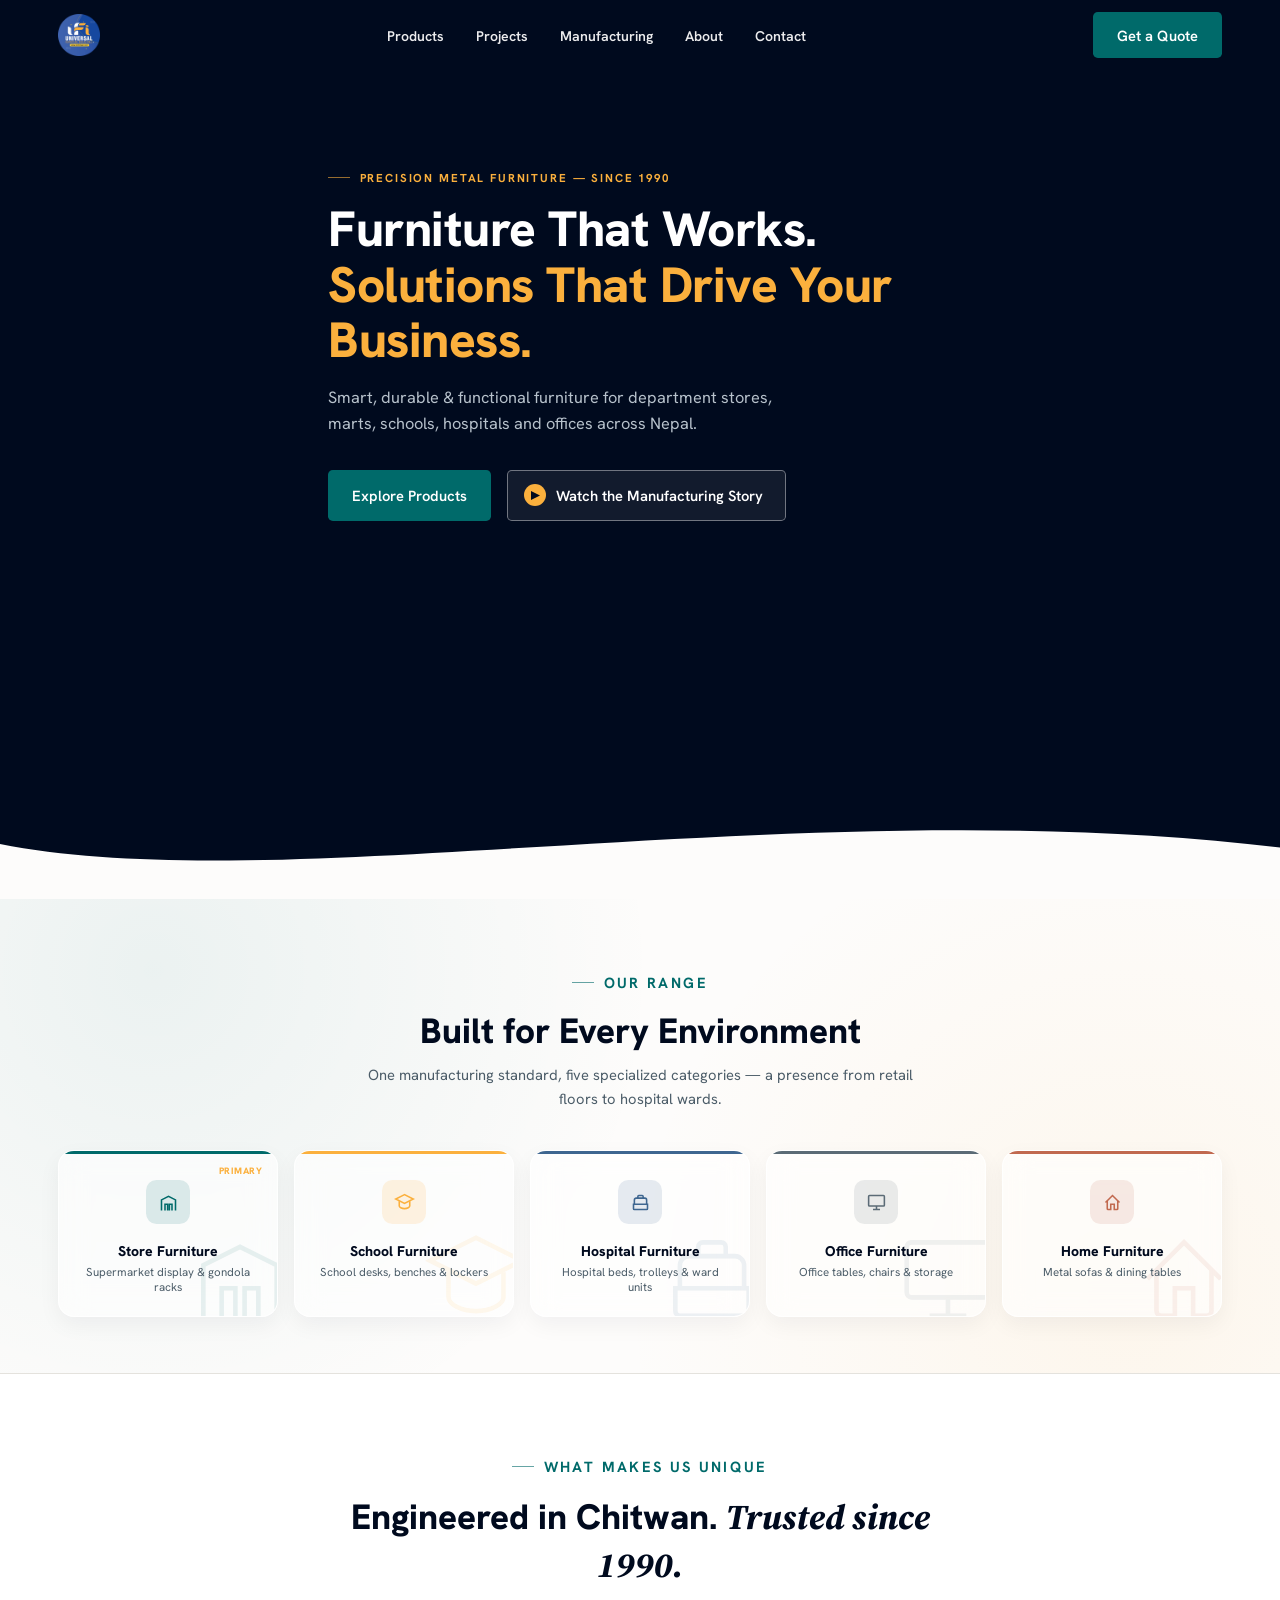
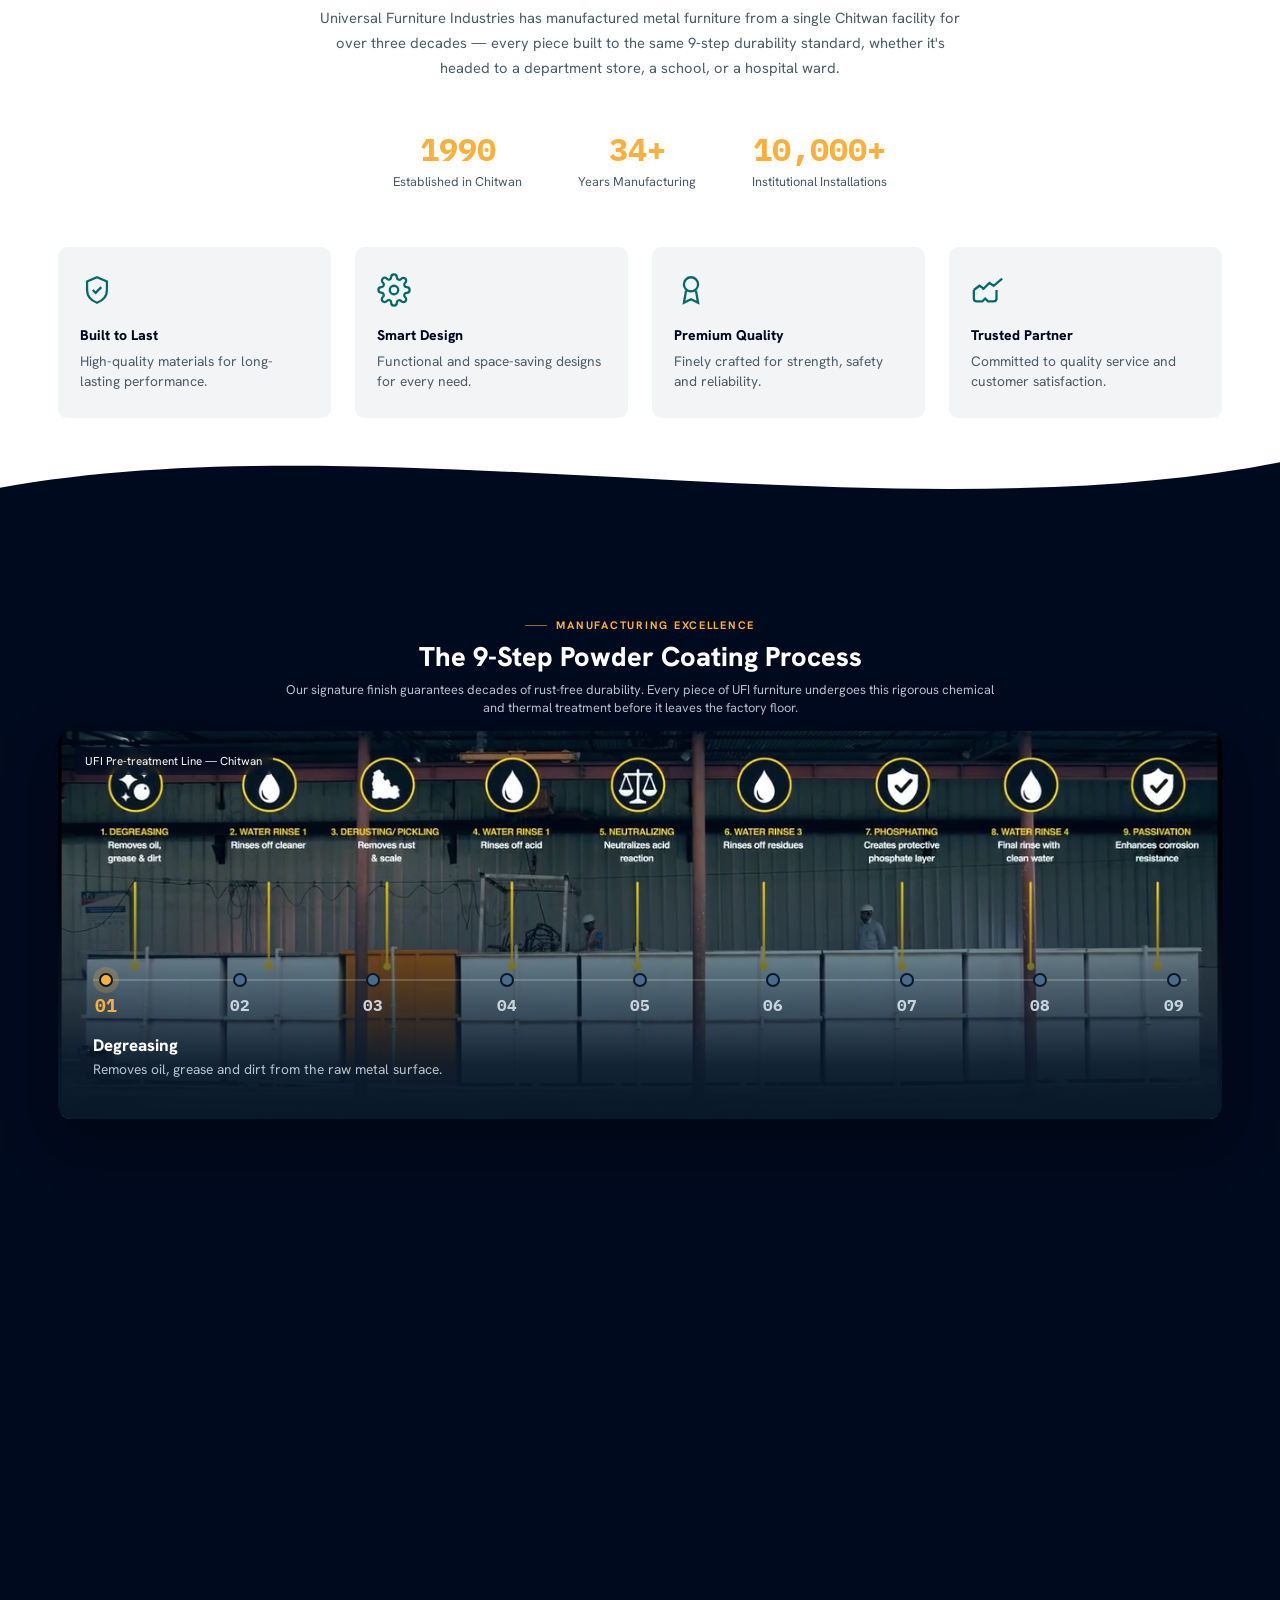
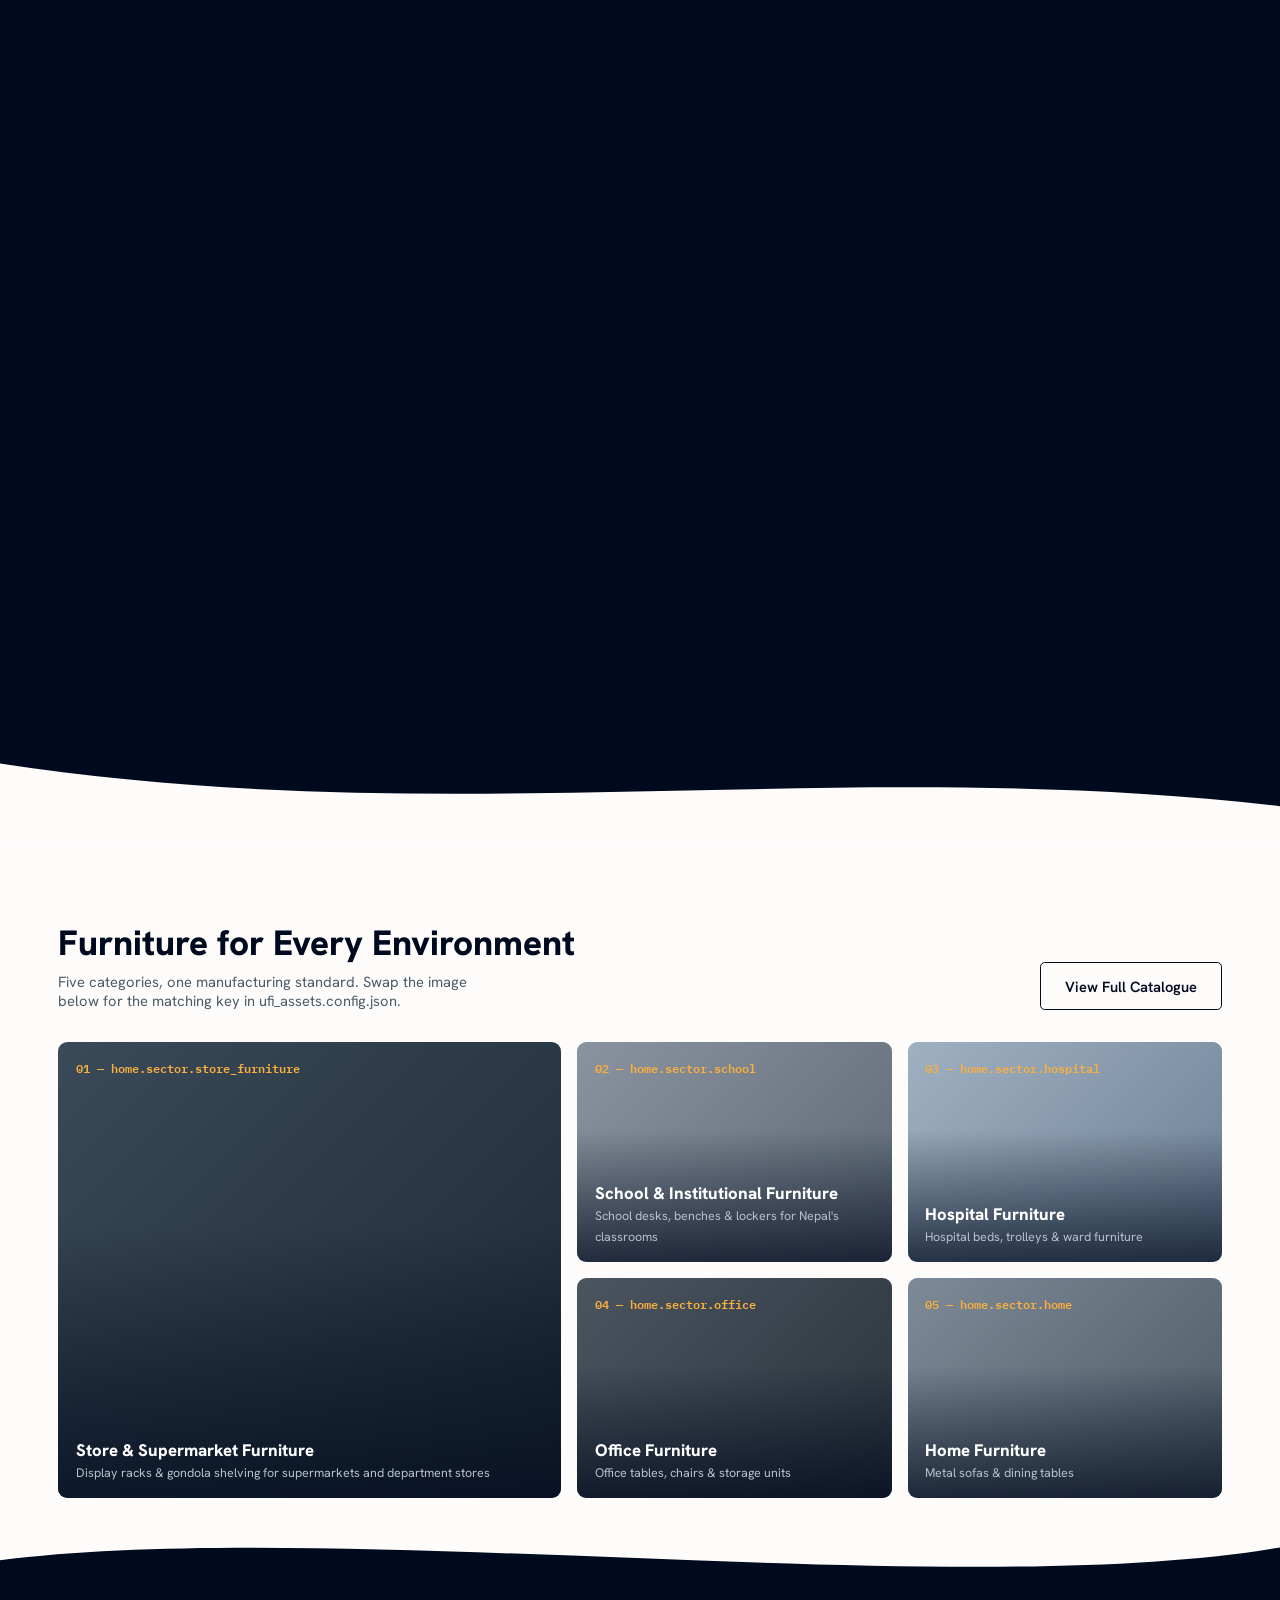
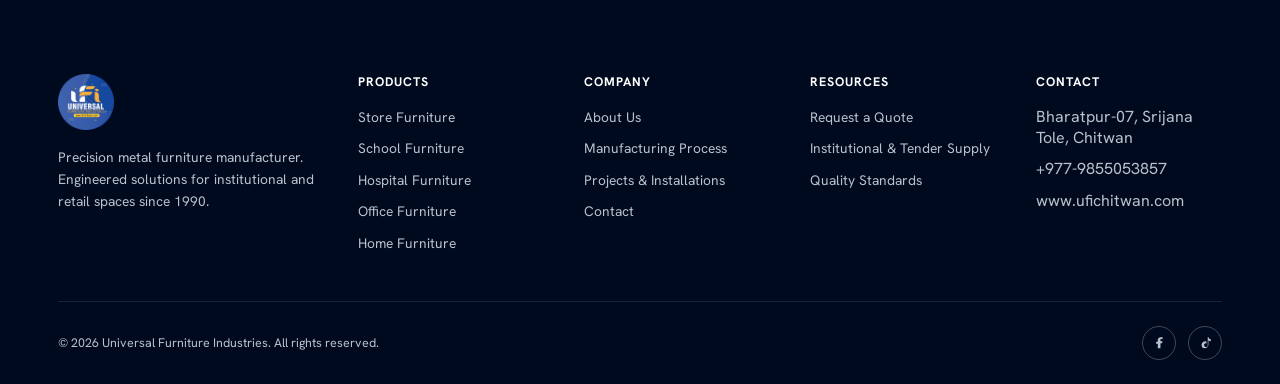
==== index.html @ 10dc9d6c "Rename UFI_homepage.html to index.html" ====
<!DOCTYPE html>
<html lang="en">
<head>
<meta charset="UTF-8">
<meta name="viewport" content="width=device-width, initial-scale=1">
<title>Metal Furniture Manufacturer in Chitwan, Nepal | Universal Furniture Industries</title>
<meta name="description" content="Precision metal furniture manufacturer in Chitwan, Nepal since 1990 — supermarket display racks, school desks & benches, hospital beds, office tables and home furniture. Request a quote.">
<meta name="keywords" content="furniture manufacturer Nepal, metal furniture Chitwan, supermarket store rack manufacturer Nepal, store display rack Nepal, school furniture Nepal, school desk manufacturer Nepal, hospital furniture Nepal, hospital bed manufacturer Chitwan, office furniture Nepal, office table manufacturer Chitwan, departmental store rack Nepal, powder coated furniture manufacturer Nepal">
<meta name="robots" content="index, follow">
<link rel="canonical" href="https://www.ufichitwan.com/">
<meta name="geo.region" content="NP-P3">
<meta name="geo.placename" content="Bharatpur, Chitwan, Nepal">
<meta name="geo.position" content="27.6668721;84.4262832">
<meta name="ICBM" content="27.6668721, 84.4262832">

<!-- Open Graph -->
<meta property="og:type" content="website">
<meta property="og:site_name" content="Universal Furniture Industries">
<meta property="og:title" content="Metal Furniture Manufacturer in Chitwan, Nepal | Universal Furniture Industries">
<meta property="og:description" content="Precision metal furniture manufacturer since 1990 — store display racks, school desks, hospital beds, office and home furniture. Serving Chitwan and all of Nepal.">
<meta property="og:image" content="https://www.ufichitwan.com/ufi_hero_poster_v2.jpg">
<meta property="og:url" content="https://www.ufichitwan.com/">
<meta property="og:locale" content="en_US">

<!-- Twitter -->
<meta name="twitter:card" content="summary_large_image">
<meta name="twitter:title" content="Metal Furniture Manufacturer in Chitwan, Nepal | Universal Furniture Industries">
<meta name="twitter:description" content="Store display racks, school desks, hospital beds, office and home furniture — precision-manufactured in Chitwan, Nepal since 1990.">
<meta name="twitter:image" content="https://www.ufichitwan.com/ufi_hero_poster_v2.jpg">

<link rel="preconnect" href="https://fonts.googleapis.com">
<link rel="preconnect" href="https://fonts.gstatic.com" crossorigin>
<link href="https://fonts.googleapis.com/css2?family=Hanken+Grotesk:wght@400;500;600;700;800&family=Source+Serif+4:ital,wght@0,500;1,500&family=IBM+Plex+Mono:wght@500;600&display=swap" rel="stylesheet">

<script type="application/ld+json">
{
  "@context": "https://schema.org",
  "@type": ["LocalBusiness", "FurnitureStore"],
  "name": "Universal Furniture Industries",
  "alternateName": "UFI Chitwan",
  "description": "Precision metal furniture manufacturer in Chitwan, Nepal, established 1990. Manufactures departmental store display racks, school and institutional furniture, hospital furniture, office furniture and home furniture, finished with a 9-stage pre-treatment and powder coating process for long-term durability.",
  "url": "https://www.ufichitwan.com/",
  "telephone": "+977-9855053857",
  "foundingDate": "1990",
  "image": "https://www.ufichitwan.com/ufi_hero_poster_v2.jpg",
  "logo": "https://www.ufichitwan.com/ufi_logo_lg.png",
  "priceRange": "$$",
  "address": {
    "@type": "PostalAddress",
    "streetAddress": "Bharatpur-07, Srijana Tole",
    "addressLocality": "Bharatpur",
    "addressRegion": "Bagmati Province",
    "addressCountry": "NP"
  },
  "geo": {
    "@type": "GeoCoordinates",
    "latitude": 27.6668721,
    "longitude": 84.4262832
  },
  "areaServed": ["Chitwan", "Bharatpur", "Bagmati Province", "Nepal"],
  "sameAs": [
    "https://www.facebook.com/ufichitwan",
    "https://www.tiktok.com/@ufichitwan"
  ],
  "makesOffer": [
    { "@type": "Offer", "itemOffered": { "@type": "Product", "name": "Supermarket & Departmental Store Display Racks", "description": "Gondola racks and display shelving for supermarkets and department stores in Nepal." } },
    { "@type": "Offer", "itemOffered": { "@type": "Product", "name": "School & Institutional Furniture", "description": "School desks, benches and lockers for schools and institutions in Nepal." } },
    { "@type": "Offer", "itemOffered": { "@type": "Product", "name": "Hospital Furniture", "description": "Hospital beds, trolleys and ward furniture." } },
    { "@type": "Offer", "itemOffered": { "@type": "Product", "name": "Office Furniture", "description": "Office tables, chairs and storage units." } },
    { "@type": "Offer", "itemOffered": { "@type": "Product", "name": "Home Furniture", "description": "Metal sofas and dining tables." } }
  ]
}
</script>
<style>
  /* ============ TOKENS — matches the UFI Stitch design system + true logo colors ============ */
  :root{
    --navy: #000a1e;
    --navy-soft: #0c1c34;
    --teal: #006a6a;
    --teal-deep: #004f4f;
    --gold: #FBB03D;         /* sampled directly from the real logo, not the muted Material auto-tone */
    --canvas: #FDFCFB;
    --stage: #F3F4F6;
    --ink: #001A35;
    --ink-soft: #4b5c68;
    --ink-dim: #b7c2cc;
    --line: #e4e2dd;

    /* Typography scale — every font-size in the site references one of these.
       Change a value here and it updates everywhere that role is used. */
    --fs-h1: clamp(2rem, 4.6vw, 3.1rem);        /* hero headline only */
    --fs-h2: clamp(1.5rem, 3vw, 2.2rem);         /* every section heading */
    --fs-h2-sm: clamp(1.25rem, 2.4vw, 1.7rem);   /* compact pinned heading */
    --fs-h3: 1.05rem;                             /* card / tile / step titles */
    --fs-h3-sm: .88rem;                           /* small card titles */
    --fs-lead: .92rem;                            /* intro paragraph under a heading */
    --fs-lead-sm: .8rem;                          /* intro paragraph, space-constrained */
    --fs-body: .86rem;                            /* card & caption description text */
    --fs-sm: .78rem;                              /* footer meta, small captions */
    --fs-xs: .72rem;                              /* eyebrow labels, tiny sub-labels */
    --fs-xxs: .68rem;                             /* compact eyebrow */
    --fs-btn: .92rem;                             /* buttons */
  }
  *{ box-sizing:border-box; }
  html{ scroll-behavior:smooth; }
  body{ margin:0; background:var(--canvas); font-family:'Hanken Grotesk', sans-serif; color:var(--ink); -webkit-font-smoothing:antialiased; }
  img{ max-width:100%; display:block; }
  a{ color:inherit; text-decoration:none; }
  h1,h2,h3{ margin:0; }
  .wrap{ max-width:1220px; margin:0 auto; padding:0 1.75rem; }
  .eyebrow{ font-size:var(--fs-xs); letter-spacing:.16em; text-transform:uppercase; font-weight:700; display:flex; align-items:center; gap:.6rem; }
  .eyebrow::before{ content:""; width:22px; height:1px; background:currentColor; opacity:.6; }

  .btn{ font-family:inherit; font-weight:600; font-size:var(--fs-btn); border-radius:.3rem; padding:.85rem 1.5rem; cursor:pointer; border:none; transition:transform .15s ease, background .2s ease, border-color .2s ease; }
  .btn:active{ transform:scale(.97); }
  .btn-solid{ background:var(--teal); color:#fff; }
  .btn-solid:hover{ background:var(--teal-deep); }
  .btn-outline{ background:transparent; border:1.5px solid var(--navy); color:var(--navy); }
  .btn-outline:hover{ background:var(--navy); color:#fff; }
  .btn-ghost-light{ display:inline-flex; align-items:center; gap:.6rem; background:rgba(255,255,255,.07); color:#fff; border:1px solid rgba(255,255,255,.4); padding:.85rem 1.4rem .85rem 1rem; }
  .btn-ghost-light:hover{ background:rgba(255,255,255,.16); border-color:#fff; }
  .play-ic{ width:22px; height:22px; border-radius:50%; background:var(--gold); display:flex; align-items:center; justify-content:center; flex-shrink:0; }
  .play-ic svg{ width:9px; height:9px; margin-left:1px; }

  [data-reveal]{ opacity:0; transform:translateY(18px); transition:opacity .6s ease, transform .6s ease; }
  [data-reveal].in-view{ opacity:1; transform:translateY(0); }
  @media (prefers-reduced-motion:reduce){
    [data-reveal]{ opacity:1; transform:none; transition:none; }
    html{ scroll-behavior:auto; }
  }

  /* ============ NAV ============ */
  header{ position:sticky; top:0; z-index:40; background:rgba(253,252,251,.9); backdrop-filter:blur(8px); border-bottom:1px solid var(--line); transition:background .35s ease, border-color .35s ease; }
  header.at-top{ background:var(--navy) !important; border-bottom-color:transparent !important; backdrop-filter:none !important; }
  header.at-top .nav-links a{ color:rgba(255,255,255,.92); }
  header.at-top .nav-links a:hover{ color:var(--gold); }
  header.at-top .hamburger span{ background:#fff; }
  header.at-top .brand span{ color:#fff; }
  @media (max-width:880px){
    header.at-top .nav-links{ background:var(--canvas); }
    header.at-top .nav-links a{ color:var(--ink-soft); }
    header.at-top .nav-links a:hover{ color:var(--navy); }
  }
  nav{ display:flex; align-items:center; justify-content:space-between; padding:.75rem 1.75rem; max-width:1220px; margin:0 auto; }
  .brand{ display:flex; align-items:center; gap:.6rem; }
  .brand img{ width:42px; height:42px; }
  .brand span{ font-weight:800; font-size:.95rem; letter-spacing:.01em; color:var(--navy); display:none; }
  .nav-links{ display:flex; gap:2rem; list-style:none; margin:0; padding:0; }
  .nav-links a{ font-size:.88rem; font-weight:600; color:var(--ink-soft); transition:color .2s; }
  .nav-links a:hover{ color:var(--navy); }
  .nav-right{ display:flex; align-items:center; gap:1rem; }
  .hamburger{ display:none; flex-direction:column; gap:5px; background:none; border:none; cursor:pointer; padding:.4rem; }
  .hamburger span{ width:22px; height:2px; background:var(--navy); display:block; }

  @media (max-width: 880px){
    .nav-links{ position:absolute; top:100%; left:0; right:0; background:var(--canvas); flex-direction:column; gap:0; border-bottom:1px solid var(--line); max-height:0; overflow:hidden; transition:max-height .3s ease; }
    .nav-links.open{ max-height:400px; }
    .nav-links li{ border-top:1px solid var(--line); }
    .nav-links a{ display:block; padding:1rem 1.75rem; }
    .hamburger{ display:flex; }
    .brand span{ display:inline; font-size:.8rem; }
  }
  @media (max-width: 420px){
    .nav-cta{ padding:.6rem .9rem; font-size:.8rem; }
    .brand span{ display:none; }
  }

  /* ============ HERO ============ */
  .hero{ position:relative; height:92vh; min-height:560px; overflow:hidden; background:var(--navy); }
  .hero video{ position:absolute; inset:0; width:100%; height:100%; object-fit:cover; }
  .hero-overlay{ position:absolute; inset:0; background:linear-gradient(180deg, rgba(0,10,30,.75) 0%, rgba(0,10,30,.4) 40%, rgba(0,10,30,.78) 100%); }
  .hero-content{ position:relative; z-index:2; max-width:680px; padding:11vh 1.75rem 0; margin:0 auto; color:#fff; }
  .hero .eyebrow{ color:var(--gold); margin:0 0 1rem; }
  .hero h1{ font-size:var(--fs-h1); line-height:1.12; font-weight:800; margin:0 0 1.1rem; letter-spacing:-0.01em; }
  .hero h1 .accent{ color:var(--gold); }
  .hero .sub{ font-size:1.02rem; line-height:1.6; color:var(--ink-dim); max-width:480px; margin:0 0 2rem; }
  .hero-ctas{ display:flex; gap:1rem; flex-wrap:wrap; }
  .curve{ position:absolute; left:0; right:0; bottom:-1px; z-index:2; width:100%; height:8vw; min-height:56px; max-height:120px; }
  @media (max-width:640px){ .hero-ctas{ flex-direction:column; align-items:flex-start; } .curve{ height:12vw; } }

  /* ============ QUICK CATEGORY STRIP ============ */
  .quickcats{
    padding:4.5rem 0 3.5rem;
    background:
      radial-gradient(circle at 12% 15%, rgba(0,106,106,.07), transparent 42%),
      radial-gradient(circle at 88% 85%, rgba(251,176,61,.08), transparent 42%),
      var(--canvas);
  }
  .quickcats-head{ text-align:center; max-width:560px; margin:0 auto 2.5rem; }
  .quickcats-head .eyebrow{ justify-content:center; color:var(--teal); margin:0 0 .8rem; }
  .quickcats-head h2{ font-size:var(--fs-h2); font-weight:800; color:var(--navy); margin:0 0 .6rem; }
  .quickcats-head p{ color:var(--ink-soft); font-size:var(--fs-lead); line-height:1.6; margin:0; }

  .quickcats-grid{ display:grid; grid-template-columns:repeat(5,1fr); gap:1rem; }
  .qc-card{
    position:relative; text-align:center; padding:1.8rem 1.2rem 1.4rem; border-radius:1rem; overflow:hidden;
    background:rgba(255,255,255,.6); backdrop-filter:blur(14px); -webkit-backdrop-filter:blur(14px);
    border:1px solid rgba(255,255,255,.75); box-shadow:0 8px 22px rgba(0,10,30,.05);
    transition:transform .25s ease, box-shadow .25s ease;
  }
  .qc-card::before{ content:""; position:absolute; top:0; left:0; right:0; height:3px; background:var(--cat-accent); }
  .qc-card:hover{ transform:translateY(-4px); box-shadow:0 18px 34px rgba(0,10,30,.12); }
  .qc-tag{ position:absolute; top:.85rem; right:.9rem; font-size:.58rem; font-weight:800; letter-spacing:.06em; text-transform:uppercase; color:var(--gold); }
  .qc-backdrop{ position:absolute; right:-18px; bottom:-18px; width:110px; height:110px; color:var(--cat-accent); opacity:.09; pointer-events:none; }
  .qc-backdrop svg{ width:100%; height:100%; }
  .qc-icon{ position:relative; width:44px; height:44px; border-radius:.65rem; display:flex; align-items:center; justify-content:center; margin:0 auto 1.1rem; background:var(--cat-tint); }
  .qc-icon svg{ width:21px; height:21px; color:var(--cat-accent); }
  .qc-card b{ position:relative; display:block; font-size:var(--fs-h3-sm); font-weight:800; color:var(--navy); margin-bottom:.25rem; }
  .qc-card .sub{ position:relative; display:block; font-size:var(--fs-xs); color:var(--ink-soft); }
  @media (max-width:820px){ .quickcats-grid{ grid-template-columns:repeat(3,1fr); } }
  @media (max-width:520px){ .quickcats-grid{ grid-template-columns:repeat(2,1fr); } }

  /* ============ ABOUT / UNIQUE ============ */
  .about{ position:relative; background:#fff; padding:5rem 0 7rem; border-top:1px solid var(--line); overflow:hidden; }
  .about-head{ max-width:640px; margin:0 auto 3rem; text-align:center; }
  .about-head .eyebrow{ justify-content:center; color:var(--teal); margin:0 0 .9rem; }
  .about-head h2{ font-size:var(--fs-h2); font-weight:800; color:var(--navy); margin:0 0 1rem; }
  .about-head p{ color:var(--ink-soft); font-size:var(--fs-lead); line-height:1.7; }
  .about-head em{ font-family:'Source Serif 4', serif; font-style:italic; color:var(--navy); }

  .stats-row{ display:flex; justify-content:center; gap:3.5rem; margin:0 0 3.5rem; flex-wrap:wrap; }
  .stat b{ display:block; font-size:2rem; font-weight:800; color:var(--gold); font-family:'IBM Plex Mono', monospace; }
  .stat span{ font-size:.8rem; color:var(--ink-soft); }
  .stat{ text-align:center; }

  .trust-grid{ display:grid; grid-template-columns:repeat(4,1fr); gap:1.5rem; }
  .trust-card{ background:var(--stage); border-radius:.6rem; padding:1.6rem 1.4rem; }
  .trust-card svg{ width:34px; height:34px; color:var(--teal); margin-bottom:.9rem; }
  .trust-card h3{ font-size:var(--fs-h3-sm); font-weight:800; color:var(--navy); margin:0 0 .4rem; }
  .trust-card p{ font-size:var(--fs-body); color:var(--ink-soft); line-height:1.5; margin:0; }
  @media (max-width:880px){ .trust-grid{ grid-template-columns:repeat(2,1fr); } .stats-row{ gap:2rem; } }
  @media (max-width:520px){ .trust-grid{ grid-template-columns:1fr; } }

  /* ============ 9-STEP PROCESS — vertical timeline, real photo companion on desktop ============ */
  .process{ position:relative; background:var(--navy); color:#fff; padding:5.5rem 0 7rem; }
  .process-head{ max-width:640px; margin:0 auto 3rem; text-align:center; }
  .process-head .eyebrow{ justify-content:center; color:var(--gold); margin:0 0 1rem; }
  .process-head h2{ font-size:var(--fs-h2); font-weight:800; margin:0 0 .8rem; line-height:1.15; }
  .process-head p{ color:var(--ink-dim); line-height:1.6; font-size:var(--fs-lead); }

  .process-layout{ display:grid; grid-template-columns:1fr; gap:2.5rem; align-items:start; }
  .timeline{ position:relative; padding-left:2.6rem; }
  .tl-base{ position:absolute; left:11px; top:4px; bottom:4px; width:2px; background:rgba(255,255,255,.14); }
  .tl-fill{ position:absolute; left:11px; top:4px; width:2px; height:0%; background:var(--gold); transition:height .45s ease; }

  .step{ position:relative; padding-bottom:2.4rem; opacity:.4; transition:opacity .4s ease; }
  .step:last-child{ padding-bottom:0; }
  .step.active{ opacity:1; }
  .step-node{ position:absolute; left:-2.6rem; top:0; width:24px; height:24px; border-radius:50%; background:var(--navy); border:2px solid #33506a; display:flex; align-items:center; justify-content:center; transition:border-color .3s, box-shadow .3s; }
  .step.active .step-node{ border-color:var(--gold); box-shadow:0 0 0 5px rgba(251,176,61,.16); }
  .step.pulse .step-node{ animation:pulse .6s ease-out; }
  @keyframes pulse{ 0%{ box-shadow:0 0 0 2px var(--gold), 0 0 0 0 rgba(251,176,61,.5);} 100%{ box-shadow:0 0 0 2px var(--gold), 0 0 0 12px rgba(251,176,61,0);} }
  .step-node .num{ font-family:'IBM Plex Mono', monospace; font-size:.6rem; font-weight:700; color:#7c6537; transition:color .3s; }
  .step.active .step-node .num{ color:var(--gold); }
  .step-body h3{ font-size:var(--fs-h3); font-weight:800; margin:0 0 .4rem; color:#fff; }
  .step-body .desc{
    font-size:var(--fs-body); line-height:1.55; color:var(--ink-dim); max-width:460px; margin:0;
    opacity:0; max-height:0; overflow:hidden; transition:opacity .4s ease, max-height .4s ease;
  }
  .step.active .step-body .desc{ opacity:1; max-height:100px; }
  .progress-tag{ margin:2.4rem 0 0 -2.6rem; padding-left:2.6rem; font-family:'IBM Plex Mono', monospace; font-size:var(--fs-sm); color:var(--ink-dim); letter-spacing:.04em; }
  .progress-tag b{ color:var(--gold); font-weight:600; }

  /* Desktop/landscape (>=900px): the vertical list hands off entirely to the horizontal
     timeline below. Mobile/portrait keeps the vertical version above, untouched. */
  @media (min-width:900px){
    .process-layout{ display:none; }
  }
  @keyframes slowzoom{ from{ transform:scale(1); } to{ transform:scale(1.06); } }

  /* ============ 9-STEP PROCESS — HORIZONTAL, desktop/landscape only ============ */
  .process-horizontal{ display:none; }
  @media (min-width:900px){
    .process-head{ display:none; }
    .process-horizontal{ display:block; }

    .h-pin-wrap{ position:relative; height:190vh; }
    .h-pin-inner{ position:sticky; top:5rem; }

    .h-pin-head{ text-align:center; max-width:720px; margin:0 auto .9rem; }
    .h-pin-head .eyebrow{ justify-content:center; color:var(--gold); margin:0 0 .5rem; font-size:var(--fs-xxs); }
    .h-pin-head h2{ font-size:var(--fs-h2-sm); font-weight:800; margin:0 0 .45rem; color:#fff; line-height:1.2; }
    .h-pin-head p{ color:var(--ink-dim); font-size:var(--fs-lead-sm); line-height:1.4; margin:0; }

    .tank-banner{ position:relative; border-radius:.85rem; overflow:hidden; box-shadow:0 20px 50px rgba(0,0,0,.35); aspect-ratio:1289/430; }
    .tank-banner img{ position:absolute; inset:0; width:100%; height:100%; object-fit:cover; display:block; animation:slowzoom 18s ease-in-out infinite alternate; }
    .tank-gradient{
      position:absolute; left:0; right:0; bottom:0; height:64%; pointer-events:none;
      background:linear-gradient(180deg, rgba(8,24,42,0) 0%, rgba(8,24,42,.55) 40%, rgba(8,24,42,.94) 78%, #08182a 100%);
    }
    .tank-banner .cap{
      position:absolute; left:1rem; top:1rem; font-size:.72rem; color:#fff;
      background:rgba(0,10,30,.55); padding:.4rem .7rem; border-radius:.3rem; backdrop-filter:blur(4px);
    }

    .h-track{ position:absolute; left:0; right:0; bottom:0; padding:0 2.2rem 1.3rem; }
    .h-line-base{ position:absolute; left:2.2rem; right:2.2rem; top:2.05rem; height:2px; background:rgba(255,255,255,.18); }
    .h-line-fill{ position:absolute; left:2.2rem; top:2.05rem; height:2px; background:var(--gold); width:0%; transition:width .35s ease; }
    .h-nodes{ display:flex; justify-content:space-between; position:relative; padding-top:1.5rem; }
    .h-node{ background:none; border:none; cursor:pointer; display:flex; flex-direction:column; align-items:center; gap:.5rem; padding:.2rem; font-family:inherit; }
    .h-dot{ width:14px; height:14px; border-radius:50%; background:#4a6c8a; border:2px solid #08182a; transition:background .3s, box-shadow .3s; }
    .h-node.active .h-dot{ background:var(--gold); box-shadow:0 0 0 6px rgba(251,176,61,.22); }
    .h-node.pulse .h-dot{ animation:pulse .6s ease-out; }
    .h-num{ font-family:'IBM Plex Mono', monospace; font-size:1rem; font-weight:700; color:#c9d3da; transition:color .3s, transform .3s; }
    .h-node.active .h-num{ color:var(--gold); transform:scale(1.12); }
    .h-caption{ margin-top:1rem; min-height:64px; }
    .h-caption b{ display:block; color:#fff; font-size:var(--fs-h3); font-weight:800; margin-bottom:.25rem; }
    .h-caption p{ color:var(--ink-dim); font-size:var(--fs-body); line-height:1.45; margin:0; max-width:560px; }
  }
  @media (min-width:900px) and (prefers-reduced-motion:reduce){
    .h-pin-wrap{ height:auto; }
    .h-pin-inner{ position:static; }
    .tank-banner img{ animation:none; }
    .h-node.pulse .h-dot{ animation:none; }
  }

  @media (prefers-reduced-motion:reduce){
    .step{ opacity:1; }
    .tl-fill{ height:100% !important; }
    .step.pulse .step-node{ animation:none; }
  }

  /* ============ CATEGORY COLLAGE ============ */
  .collage{ position:relative; background:var(--canvas); padding:5rem 0 7rem; overflow:hidden; }
  .collage-head{ display:flex; justify-content:space-between; align-items:flex-end; margin-bottom:2rem; flex-wrap:wrap; gap:1rem; }
  .collage-head h2{ font-size:var(--fs-h2); font-weight:800; color:var(--navy); }
  .collage-head p{ color:var(--ink-soft); font-size:var(--fs-lead); margin:.4rem 0 0; max-width:420px; }
  .collage-grid{ display:grid; grid-template-columns:1.6fr 1fr 1fr; grid-template-rows:repeat(2,220px); gap:1rem; }
  .tile{ position:relative; border-radius:.6rem; overflow:hidden; background:linear-gradient(135deg,#cfd6dc,#8b97a1); }
  .tile.store{ grid-row:span 2; }
  .tile-img{ position:absolute; inset:0; width:100%; height:100%; object-fit:cover; transition:transform .5s ease; }
  .tile:hover .tile-img{ transform:scale(1.045); }
  .tile-overlay{ position:absolute; inset:0; background:linear-gradient(180deg, rgba(0,10,30,0) 40%, rgba(0,10,30,.72) 100%); }
  .tile-label{ position:absolute; left:1.1rem; bottom:1rem; color:#fff; z-index:2; }
  .tile-label h3{ display:block; font-size:var(--fs-h3); font-weight:800; margin:0; color:#fff; }
  .tile-label span{ font-size:var(--fs-sm); color:var(--ink-dim); }
  .tile-num{ position:absolute; top:1rem; left:1.1rem; z-index:2; font-family:'IBM Plex Mono', monospace; font-size:var(--fs-xs); color:var(--gold); font-weight:600; }
  @media (max-width:880px){ .collage-grid{ grid-template-columns:1fr 1fr; grid-template-rows:260px 180px 180px; } .tile.store{ grid-column:span 2; grid-row:span 1; height:260px; } }
  @media (max-width:560px){ .collage-grid{ grid-template-columns:1fr; grid-template-rows:none; } .tile{ height:200px; } .tile.store{ grid-column:auto; height:260px; } }

  /* ============ FOOTER ============ */
  footer{ background:var(--navy); color:var(--ink-dim); padding:4rem 0 0; }
  .footer-top{ display:grid; grid-template-columns:1.4fr 1fr 1fr 1fr 1fr; gap:2.5rem; padding-bottom:3rem; border-bottom:1px solid rgba(255,255,255,.1); }
  .footer-brand img{ width:56px; height:56px; margin-bottom:1rem; }
  .footer-brand p{ font-size:var(--fs-body); line-height:1.6; max-width:260px; }
  .footer-col h4{ color:#fff; font-size:var(--fs-sm); letter-spacing:.08em; text-transform:uppercase; margin:0 0 1rem; }
  .footer-col ul{ list-style:none; margin:0; padding:0; display:flex; flex-direction:column; gap:.65rem; }
  .footer-col a{ font-size:var(--fs-body); transition:color .2s; }
  .footer-col a:hover{ color:#fff; }
  .footer-bottom{ display:flex; justify-content:space-between; align-items:center; padding:1.5rem 0; font-size:var(--fs-sm); flex-wrap:wrap; gap:1rem; }
  .social{ display:flex; gap:.75rem; }
  .social a{ width:34px; height:34px; border-radius:50%; border:1px solid rgba(255,255,255,.25); display:flex; align-items:center; justify-content:center; transition:border-color .2s, background .2s; }
  .social a:hover{ border-color:var(--gold); background:rgba(251,176,61,.1); }
  .social svg{ width:15px; height:15px; }
  @media (max-width:880px){ .footer-top{ grid-template-columns:1fr 1fr; } .footer-brand{ grid-column:span 2; } }
  @media (max-width:520px){ .footer-top{ grid-template-columns:1fr; } .footer-brand{ grid-column:auto; } }

  /* ============ VIDEO MODAL (facade — nothing loads until opened) ============ */
  .video-modal{ position:fixed; inset:0; z-index:50; display:none; align-items:center; justify-content:center; padding:4vh 4vw; }
  .video-modal.open{ display:flex; }
  .modal-backdrop{ position:absolute; inset:0; background:rgba(0,10,30,.86); }
  .modal-panel{ position:relative; width:100%; max-width:960px; aspect-ratio:16/9; background:#000; border-radius:.5rem; overflow:hidden; box-shadow:0 30px 80px rgba(0,0,0,.5); }
  #videoMount{ width:100%; height:100%; }
  #videoMount video{ width:100%; height:100%; display:block; background:#000; }
  .modal-close{ position:absolute; top:-2.6rem; right:0; background:none; border:none; color:#fff; font-size:1.6rem; line-height:1; cursor:pointer; opacity:.85; }
  .modal-close:hover{ opacity:1; }
</style>
</head>
<body>

<header class="at-top" id="siteHeader">
  <nav>
    <a href="#top" class="brand">
      <img src="ufi_logo_nav.png" alt="Universal Furniture Industries logo">
      <span>UNIVERSAL FURNITURE&nbsp;INDUSTRIES</span>
    </a>
    <ul class="nav-links" id="navLinks">
      <li><a href="#collage">Products</a></li>
      <li><a href="#">Projects</a></li>
      <li><a href="#process">Manufacturing</a></li>
      <li><a href="#about">About</a></li>
      <li><a href="#">Contact</a></li>
    </ul>
    <div class="nav-right">
      <button class="btn btn-solid nav-cta">Get a Quote</button>
      <button class="hamburger" id="hamburgerBtn" aria-label="Open menu" aria-expanded="false" aria-controls="navLinks">
        <span></span><span></span><span></span>
      </button>
    </div>
  </nav>
</header>

<!-- ============ HERO ============ -->
<section class="hero" id="top">
  <video autoplay muted loop playsinline poster="ufi_hero_poster_v2.jpg">
    <source src="ufi_hero_story_loop.mp4" type="video/mp4">
  </video>
  <div class="hero-overlay"></div>

  <div class="hero-content">
    <p class="eyebrow">Precision Metal Furniture — Since 1990</p>
    <h1>Furniture That Works.<br><span class="accent">Solutions That Drive Your Business.</span></h1>
    <p class="sub">Smart, durable &amp; functional furniture for department stores, marts, schools, hospitals and offices across Nepal.</p>
    <div class="hero-ctas">
      <button class="btn btn-solid">Explore Products</button>
      <button class="btn btn-ghost-light" id="watchStoryBtn">
        <span class="play-ic"><svg viewBox="0 0 10 10"><polygon points="0,0 10,5 0,10" fill="#000a1e"/></svg></span>
        Watch the Manufacturing Story
      </button>
    </div>
  </div>

  <svg class="curve" viewBox="0 0 1440 120" preserveAspectRatio="none">
    <path d="M0,54 C 320,120 900,-10 1440,58 L1440,120 L0,120 Z" fill="#FDFCFB"></path>
  </svg>
</section>

<!-- ============ QUICK CATEGORY STRIP ============ -->
<section class="quickcats">
  <div class="wrap">
    <div class="quickcats-head" data-reveal>
      <p class="eyebrow">Our Range</p>
      <h2>Built for Every Environment</h2>
      <p>One manufacturing standard, five specialized categories — a presence from retail floors to hospital wards.</p>
    </div>
    <div class="quickcats-grid" data-reveal>
      <a class="qc-card" href="#collage" style="--cat-accent:#006a6a; --cat-tint:rgba(0,106,106,.13)">
        <span class="qc-tag">Primary</span>
        <span class="qc-backdrop"><svg viewBox="0 0 24 24" fill="none" stroke="currentColor" stroke-width="1"><path d="M4 21V9l8-4 8 4v12"/><path d="M8 21v-7h3v7M13 21v-7h3v7"/></svg></span>
        <div class="qc-icon"><svg viewBox="0 0 24 24" fill="none" stroke="currentColor" stroke-width="1.8"><path d="M4 21V9l8-4 8 4v12"/><path d="M8 21v-7h3v7M13 21v-7h3v7"/></svg></div>
        <b>Store Furniture</b>
        <span class="sub">Supermarket display &amp; gondola racks</span>
      </a>
      <a class="qc-card" href="#collage" style="--cat-accent:#FBB03D; --cat-tint:rgba(251,176,61,.15)">
        <span class="qc-backdrop"><svg viewBox="0 0 24 24" fill="none" stroke="currentColor" stroke-width="1"><path d="M12 3L2 8l10 5 10-5-10-5z"/><path d="M6 10.5V16c0 1.5 2.7 3 6 3s6-1.5 6-3v-5.5"/></svg></span>
        <div class="qc-icon"><svg viewBox="0 0 24 24" fill="none" stroke="currentColor" stroke-width="1.8"><path d="M12 3L2 8l10 5 10-5-10-5z"/><path d="M6 10.5V16c0 1.5 2.7 3 6 3s6-1.5 6-3v-5.5"/></svg></div>
        <b>School Furniture</b>
        <span class="sub">School desks, benches &amp; lockers</span>
      </a>
      <a class="qc-card" href="#collage" style="--cat-accent:#3E6690; --cat-tint:rgba(62,102,144,.13)">
        <span class="qc-backdrop"><svg viewBox="0 0 24 24" fill="none" stroke="currentColor" stroke-width="1"><path d="M4 14h16v5a1 1 0 0 1-1 1H5a1 1 0 0 1-1-1v-5z"/><path d="M5 14V9a2 2 0 0 1 2-2h10a2 2 0 0 1 2 2v5M9 7V5a1 1 0 0 1 1-1h4a1 1 0 0 1 1 1v2"/></svg></span>
        <div class="qc-icon"><svg viewBox="0 0 24 24" fill="none" stroke="currentColor" stroke-width="1.8"><path d="M4 14h16v5a1 1 0 0 1-1 1H5a1 1 0 0 1-1-1v-5z"/><path d="M5 14V9a2 2 0 0 1 2-2h10a2 2 0 0 1 2 2v5M9 7V5a1 1 0 0 1 1-1h4a1 1 0 0 1 1 1v2"/></svg></div>
        <b>Hospital Furniture</b>
        <span class="sub">Hospital beds, trolleys &amp; ward units</span>
      </a>
      <a class="qc-card" href="#collage" style="--cat-accent:#5b6b76; --cat-tint:rgba(91,107,118,.13)">
        <span class="qc-backdrop"><svg viewBox="0 0 24 24" fill="none" stroke="currentColor" stroke-width="1"><rect x="3" y="4" width="18" height="12" rx="1"/><path d="M8 20h8M12 16v4"/></svg></span>
        <div class="qc-icon"><svg viewBox="0 0 24 24" fill="none" stroke="currentColor" stroke-width="1.8"><rect x="3" y="4" width="18" height="12" rx="1"/><path d="M8 20h8M12 16v4"/></svg></div>
        <b>Office Furniture</b>
        <span class="sub">Office tables, chairs &amp; storage</span>
      </a>
      <a class="qc-card" href="#collage" style="--cat-accent:#C1694F; --cat-tint:rgba(193,105,79,.13)">
        <span class="qc-backdrop"><svg viewBox="0 0 24 24" fill="none" stroke="currentColor" stroke-width="1"><path d="M4 12l8-8 8 8"/><path d="M6 10v9a1 1 0 0 0 1 1h3v-6h4v6h3a1 1 0 0 0 1-1v-9"/></svg></span>
        <div class="qc-icon"><svg viewBox="0 0 24 24" fill="none" stroke="currentColor" stroke-width="1.8"><path d="M4 12l8-8 8 8"/><path d="M6 10v9a1 1 0 0 0 1 1h3v-6h4v6h3a1 1 0 0 0 1-1v-9"/></svg></div>
        <b>Home Furniture</b>
        <span class="sub">Metal sofas &amp; dining tables</span>
      </a>
    </div>
  </div>
</section>

<!-- ============ ABOUT / WHAT MAKES US UNIQUE ============ -->
<section class="about" id="about">
  <div class="wrap">
    <div class="about-head" data-reveal>
      <p class="eyebrow">What Makes Us Unique</p>
      <h2>Engineered in Chitwan. <em>Trusted since 1990.</em></h2>
      <p>Universal Furniture Industries has manufactured metal furniture from a single Chitwan facility for over three decades — every piece built to the same 9-step durability standard, whether it's headed to a department store, a school, or a hospital ward.</p>
    </div>

    <div class="stats-row" data-reveal>
      <div class="stat"><b>1990</b><span>Established in Chitwan</span></div>
      <div class="stat"><b>34+</b><span>Years Manufacturing</span></div>
      <div class="stat"><b>10,000+</b><span>Institutional Installations</span></div>
    </div>

    <div class="trust-grid" data-reveal>
      <div class="trust-card">
        <svg viewBox="0 0 24 24" fill="none" stroke="currentColor" stroke-width="1.6"><path d="M12 3l7 3v6c0 4.5-3 7.5-7 9-4-1.5-7-4.5-7-9V6l7-3z"/><path d="M9 12l2 2 4-4"/></svg>
        <h3>Built to Last</h3>
        <p>High-quality materials for long-lasting performance.</p>
      </div>
      <div class="trust-card">
        <svg viewBox="0 0 24 24" fill="none" stroke="currentColor" stroke-width="1.6"><circle cx="12" cy="12" r="3"/><path d="M19.4 15a1.7 1.7 0 0 0 .3 1.9l.1.1a2 2 0 1 1-2.8 2.8l-.1-.1a1.7 1.7 0 0 0-1.9-.3 1.7 1.7 0 0 0-1 1.5V21a2 2 0 1 1-4 0v-.1a1.7 1.7 0 0 0-1-1.6 1.7 1.7 0 0 0-1.9.3l-.1.1a2 2 0 1 1-2.8-2.8l.1-.1a1.7 1.7 0 0 0 .3-1.9 1.7 1.7 0 0 0-1.5-1H3a2 2 0 1 1 0-4h.1a1.7 1.7 0 0 0 1.6-1 1.7 1.7 0 0 0-.3-1.9l-.1-.1a2 2 0 1 1 2.8-2.8l.1.1a1.7 1.7 0 0 0 1.9.3H9a1.7 1.7 0 0 0 1-1.5V3a2 2 0 1 1 4 0v.1a1.7 1.7 0 0 0 1 1.5 1.7 1.7 0 0 0 1.9-.3l.1-.1a2 2 0 1 1 2.8 2.8l-.1.1a1.7 1.7 0 0 0-.3 1.9V9a1.7 1.7 0 0 0 1.5 1H21a2 2 0 1 1 0 4h-.1a1.7 1.7 0 0 0-1.5 1z"/></svg>
        <h3>Smart Design</h3>
        <p>Functional and space-saving designs for every need.</p>
      </div>
      <div class="trust-card">
        <svg viewBox="0 0 24 24" fill="none" stroke="currentColor" stroke-width="1.6"><circle cx="12" cy="8" r="5"/><path d="M8.5 12.5L7 21l5-2.5L17 21l-1.5-8.5"/></svg>
        <h3>Premium Quality</h3>
        <p>Finely crafted for strength, safety and reliability.</p>
      </div>
      <div class="trust-card">
        <svg viewBox="0 0 24 24" fill="none" stroke="currentColor" stroke-width="1.6"><path d="M8 12h.01M2 12l4-3 3 2 4-4 3 2 6-5M2 12v6a2 2 0 0 0 2 2h4l2-2 2 2h4a2 2 0 0 0 2-2v-6"/></svg>
        <h3>Trusted Partner</h3>
        <p>Committed to quality service and customer satisfaction.</p>
      </div>
    </div>
  </div>
  <svg class="curve" viewBox="0 0 1440 120" preserveAspectRatio="none">
    <path d="M0,70 C 420,-10 1000,130 1440,40 L1440,120 L0,120 Z" fill="#000a1e"></path>
  </svg>
</section>

<!-- ============ 9-STEP PROCESS — vertical timeline; real photo companion on desktop only ============ -->
<section class="process" id="process">
  <div class="wrap">
    <div class="process-head" data-reveal>
      <p class="eyebrow">Manufacturing Excellence</p>
      <h2>The 9-Step Powder Coating Process</h2>
      <p>Our signature finish guarantees decades of rust-free durability. Every piece of UFI furniture undergoes this rigorous chemical and thermal treatment before it leaves the factory floor.</p>
    </div>

    <div class="process-layout">
      <div class="timeline" id="timeline">
        <div class="tl-base"></div>
        <div class="tl-fill" id="lineFill"></div>

        <div class="step" data-i="0">
          <div class="step-node"><span class="num">01</span></div>
          <div class="step-body"><h3>Degreasing</h3><p class="desc">Removes oil, grease and dirt from the raw metal surface.</p></div>
        </div>
        <div class="step" data-i="1">
          <div class="step-node"><span class="num">02</span></div>
          <div class="step-body"><h3>Water Rinse 1</h3><p class="desc">Rinses off the cleaning agent before the next stage.</p></div>
        </div>
        <div class="step" data-i="2">
          <div class="step-node"><span class="num">03</span></div>
          <div class="step-body"><h3>Derusting / Pickling</h3><p class="desc">Removes rust and scale to expose clean, bare metal.</p></div>
        </div>
        <div class="step" data-i="3">
          <div class="step-node"><span class="num">04</span></div>
          <div class="step-body"><h3>Water Rinse 2</h3><p class="desc">Rinses off residual acid from the pickling stage.</p></div>
        </div>
        <div class="step" data-i="4">
          <div class="step-node"><span class="num">05</span></div>
          <div class="step-body"><h3>Neutralizing</h3><p class="desc">Neutralizes any remaining acid reaction on the surface.</p></div>
        </div>
        <div class="step" data-i="5">
          <div class="step-node"><span class="num">06</span></div>
          <div class="step-body"><h3>Water Rinse 3</h3><p class="desc">Rinses off neutralizing residues before phosphating.</p></div>
        </div>
        <div class="step" data-i="6">
          <div class="step-node"><span class="num">07</span></div>
          <div class="step-body"><h3>Phosphating</h3><p class="desc">Creates a protective phosphate layer so the coating bonds permanently.</p></div>
        </div>
        <div class="step" data-i="7">
          <div class="step-node"><span class="num">08</span></div>
          <div class="step-body"><h3>Water Rinse 4</h3><p class="desc">A final rinse with clean water before passivation.</p></div>
        </div>
        <div class="step" data-i="8">
          <div class="step-node"><span class="num">09</span></div>
          <div class="step-body"><h3>Passivation</h3><p class="desc">Enhances corrosion resistance ahead of the powder coating booth.</p></div>
        </div>

        <div class="progress-tag">Step <b id="stepNow">1</b> / 9</div>
      </div>
    </div>

    <!-- Desktop/landscape only — horizontal timeline anchored to the real tank line photo -->
    <div class="process-horizontal">
      <div class="h-pin-wrap" id="hPinWrap">
        <div class="h-pin-inner">
          <div class="h-pin-head">
            <p class="eyebrow">Manufacturing Excellence</p>
            <h2>The 9-Step Powder Coating Process</h2>
            <p>Our signature finish guarantees decades of rust-free durability. Every piece of UFI furniture undergoes this rigorous chemical and thermal treatment before it leaves the factory floor.</p>
          </div>
          <div class="tank-banner">
            <img src="ufi_tank_process_v2.webp" alt="UFI pre-treatment tank line, Chitwan facility — 9-stage process" loading="lazy">
            <div class="tank-gradient"></div>
            <span class="cap">UFI Pre-treatment Line — Chitwan</span>
            <div class="h-track">
              <div class="h-line-base"></div>
              <div class="h-line-fill" id="hLineFill"></div>
              <div class="h-nodes" id="hNodes">
                <button class="h-node" data-i="0" aria-label="Step 1, Degreasing"><span class="h-dot"></span><span class="h-num">01</span></button>
                <button class="h-node" data-i="1" aria-label="Step 2, Water Rinse 1"><span class="h-dot"></span><span class="h-num">02</span></button>
                <button class="h-node" data-i="2" aria-label="Step 3, Derusting/Pickling"><span class="h-dot"></span><span class="h-num">03</span></button>
                <button class="h-node" data-i="3" aria-label="Step 4, Water Rinse 2"><span class="h-dot"></span><span class="h-num">04</span></button>
                <button class="h-node" data-i="4" aria-label="Step 5, Neutralizing"><span class="h-dot"></span><span class="h-num">05</span></button>
                <button class="h-node" data-i="5" aria-label="Step 6, Water Rinse 3"><span class="h-dot"></span><span class="h-num">06</span></button>
                <button class="h-node" data-i="6" aria-label="Step 7, Phosphating"><span class="h-dot"></span><span class="h-num">07</span></button>
                <button class="h-node" data-i="7" aria-label="Step 8, Water Rinse 4"><span class="h-dot"></span><span class="h-num">08</span></button>
                <button class="h-node" data-i="8" aria-label="Step 9, Passivation"><span class="h-dot"></span><span class="h-num">09</span></button>
              </div>
              <div class="h-caption">
                <b id="hCaptionTitle">Degreasing</b>
                <p id="hCaptionDesc">Removes oil, grease and dirt from the raw metal surface.</p>
              </div>
            </div>
          </div>
        </div>
      </div>
    </div>
  </div>

  <svg class="curve" viewBox="0 0 1440 120" preserveAspectRatio="none">
    <path d="M0,30 C 500,110 950,20 1440,80 L1440,120 L0,120 Z" fill="#FDFCFB"></path>
  </svg>
</section>

<!-- ============ CATEGORY COLLAGE ============ -->
<section class="collage" id="collage">
  <div class="wrap">
    <div class="collage-head" data-reveal>
      <div>
        <h2>Furniture for Every Environment</h2>
        <p>Five categories, one manufacturing standard. Swap the image below for the matching key in ufi_assets.config.json.</p>
      </div>
      <a href="#" class="btn btn-outline">View Full Catalogue</a>
    </div>

    <div class="collage-grid" data-reveal>
      <div class="tile store">
        <div class="tile-img" style="background:linear-gradient(135deg,#3a4a58,#1c2733)"></div>
        <div class="tile-overlay"></div>
        <span class="tile-num">01 — home.sector.store_furniture</span>
        <div class="tile-label"><h3>Store &amp; Supermarket Furniture</h3><span>Display racks &amp; gondola shelving for supermarkets and department stores</span></div>
      </div>
      <div class="tile">
        <div class="tile-img" style="background:linear-gradient(135deg,#8a94a0,#5c6773)"></div>
        <div class="tile-overlay"></div>
        <span class="tile-num">02 — home.sector.school</span>
        <div class="tile-label"><h3>School &amp; Institutional Furniture</h3><span>School desks, benches &amp; lockers for Nepal's classrooms</span></div>
      </div>
      <div class="tile">
        <div class="tile-img" style="background:linear-gradient(135deg,#9fb0c2,#6c7f92)"></div>
        <div class="tile-overlay"></div>
        <span class="tile-num">03 — home.sector.hospital</span>
        <div class="tile-label"><h3>Hospital Furniture</h3><span>Hospital beds, trolleys &amp; ward furniture</span></div>
      </div>
      <div class="tile">
        <div class="tile-img" style="background:linear-gradient(135deg,#4a5560,#2a323a)"></div>
        <div class="tile-overlay"></div>
        <span class="tile-num">04 — home.sector.office</span>
        <div class="tile-label"><h3>Office Furniture</h3><span>Office tables, chairs &amp; storage units</span></div>
      </div>
      <div class="tile">
        <div class="tile-img" style="background:linear-gradient(135deg,#7d8a97,#4d5964)"></div>
        <div class="tile-overlay"></div>
        <span class="tile-num">05 — home.sector.home</span>
        <div class="tile-label"><h3>Home Furniture</h3><span>Metal sofas &amp; dining tables</span></div>
      </div>
    </div>
  </div>
  <svg class="curve" viewBox="0 0 1440 120" preserveAspectRatio="none">
    <path d="M0,60 C 380,10 1080,110 1440,45 L1440,120 L0,120 Z" fill="#000a1e"></path>
  </svg>
</section>

<!-- ============ FOOTER ============ -->
<footer>
  <div class="wrap">
    <div class="footer-top">
      <div class="footer-brand">
        <img src="ufi_logo_lg.png" alt="Universal Furniture Industries logo">
        <p>Precision metal furniture manufacturer. Engineered solutions for institutional and retail spaces since 1990.</p>
      </div>
      <div class="footer-col">
        <h4>Products</h4>
        <ul>
          <li><a href="#collage">Store Furniture</a></li>
          <li><a href="#collage">School Furniture</a></li>
          <li><a href="#collage">Hospital Furniture</a></li>
          <li><a href="#collage">Office Furniture</a></li>
          <li><a href="#collage">Home Furniture</a></li>
        </ul>
      </div>
      <div class="footer-col">
        <h4>Company</h4>
        <ul>
          <li><a href="#about">About Us</a></li>
          <li><a href="#process">Manufacturing Process</a></li>
          <li><a href="#">Projects &amp; Installations</a></li>
          <li><a href="#">Contact</a></li>
        </ul>
      </div>
      <div class="footer-col">
        <h4>Resources</h4>
        <ul>
          <li><a href="#">Request a Quote</a></li>
          <li><a href="#">Institutional &amp; Tender Supply</a></li>
          <li><a href="#">Quality Standards</a></li>
        </ul>
      </div>
      <div class="footer-col">
        <h4>Contact</h4>
        <ul>
          <li>Bharatpur-07, Srijana Tole, Chitwan</li>
          <li>+977-9855053857</li>
          <li>www.ufichitwan.com</li>
        </ul>
      </div>
    </div>
    <div class="footer-bottom">
      <span>© 2026 Universal Furniture Industries. All rights reserved.</span>
      <div class="social">
        <a href="https://www.facebook.com/ufichitwan" aria-label="Facebook"><svg viewBox="0 0 24 24" fill="currentColor"><path d="M13.5 21v-8h2.7l.4-3.1h-3.1V8c0-.9.25-1.5 1.55-1.5H17V3.7C16.6 3.65 15.4 3.5 14 3.5c-2.8 0-4.7 1.7-4.7 4.9v2.5H6.6V14h2.7v7h4.2z"/></svg></a>
        <a href="https://www.tiktok.com/@ufichitwan" aria-label="TikTok"><svg viewBox="0 0 24 24" fill="currentColor"><path d="M16.6 3c.5 2 1.9 3.6 4 3.9v2.9c-1.4 0-2.8-.4-4-1.2v6.6c0 3.3-2.7 6-6 6-1.4 0-2.7-.5-3.7-1.3a6 6 0 0 1 6.6-9.5v3a3 3 0 1 0 2.1 2.9V3h1z"/></svg></a>
      </div>
    </div>
  </div>
</footer>

<!-- ============ VIDEO MODAL ============ -->
<div class="video-modal" id="videoModal" aria-hidden="true">
  <div class="modal-backdrop"></div>
  <div class="modal-panel">
    <button class="modal-close" id="modalClose" aria-label="Close video">✕</button>
    <div id="videoMount"></div>
  </div>
</div>

<script>
(function(){
  var reduceMotion = window.matchMedia('(prefers-reduced-motion: reduce)').matches;

  /* ---- mobile nav ---- */
  var hamburger = document.getElementById('hamburgerBtn');
  var navLinks = document.getElementById('navLinks');
  hamburger.addEventListener('click', function(){
    var open = navLinks.classList.toggle('open');
    hamburger.setAttribute('aria-expanded', open ? 'true' : 'false');
  });

  /* ---- header: transparent over the hero, solid once the hero scrolls out ---- */
  var header = document.getElementById('siteHeader');
  var heroEl = document.querySelector('.hero');
  if (heroEl && 'IntersectionObserver' in window) {
    var headerIO = new IntersectionObserver(function(entries){
      entries.forEach(function(entry){
        header.classList.toggle('at-top', entry.isIntersecting);
      });
    }, { threshold: 0, rootMargin: '-64px 0px 0px 0px' });
    headerIO.observe(heroEl);
  } else {
    var headerTicking = false;
    function syncHeader(){
      header.classList.toggle('at-top', window.scrollY < 40);
      headerTicking = false;
    }
    window.addEventListener('scroll', function(){
      if (!headerTicking) { window.requestAnimationFrame(syncHeader); headerTicking = true; }
    }, { passive:true });
    syncHeader();
  }

  /* ---- hero video: respect reduced motion ---- */
  var heroVideo = document.querySelector('.hero video');
  if (reduceMotion && heroVideo) { heroVideo.removeAttribute('autoplay'); heroVideo.pause(); }

  /* ---- generic scroll reveal ---- */
  if (!reduceMotion) {
    var revealEls = document.querySelectorAll('[data-reveal]');
    var revealIO = new IntersectionObserver(function(entries){
      entries.forEach(function(entry){
        if (entry.isIntersecting) { entry.target.classList.add('in-view'); revealIO.unobserve(entry.target); }
      });
    }, { threshold: 0.15 });
    revealEls.forEach(function(el){ revealIO.observe(el); });
  } else {
    document.querySelectorAll('[data-reveal]').forEach(function(el){ el.classList.add('in-view'); });
  }

  /* ---- video modal facade ---- */
  var openBtn = document.getElementById('watchStoryBtn');
  var modal = document.getElementById('videoModal');
  var closeBtn = document.getElementById('modalClose');
  var mount = document.getElementById('videoMount');
  function openModal(){
    mount.innerHTML = '<video src="ufi_case_study_full.mp4" poster="ufi_hero_poster_v2.jpg" controls autoplay playsinline></video>';
    modal.classList.add('open'); modal.setAttribute('aria-hidden','false'); document.body.style.overflow='hidden';
  }
  function closeModal(){
    mount.innerHTML=''; modal.classList.remove('open'); modal.setAttribute('aria-hidden','true'); document.body.style.overflow='';
  }
  openBtn.addEventListener('click', openModal);
  closeBtn.addEventListener('click', closeModal);
  modal.addEventListener('click', function(e){ if (e.target === modal || e.target.classList.contains('modal-backdrop')) closeModal(); });
  document.addEventListener('keydown', function(e){ if (e.key === 'Escape') closeModal(); });

  /* ---- 9-step vertical timeline: each step activates as it crosses into view ---- */
  var steps = Array.prototype.slice.call(document.querySelectorAll('.step'));
  var lineFill = document.getElementById('lineFill');
  var stepNowEl = document.getElementById('stepNow');

  if (reduceMotion) {
    steps.forEach(function(s){ s.classList.add('active'); });
    if (lineFill) lineFill.style.height = '100%';
    if (stepNowEl) stepNowEl.textContent = String(steps.length);
  } else {
    var maxActive = -1;
    function updateLine(){
      var pct = maxActive < 0 ? 0 : (maxActive / (steps.length - 1)) * 100;
      lineFill.style.height = pct + '%';
      stepNowEl.textContent = String(Math.max(1, maxActive + 1));
    }
    var timelineIO = new IntersectionObserver(function(entries){
      entries.forEach(function(entry){
        if (!entry.isIntersecting) return;
        var i = Number(entry.target.getAttribute('data-i'));
        if (!entry.target.classList.contains('active')) {
          entry.target.classList.add('active', 'pulse');
          setTimeout(function(){ entry.target.classList.remove('pulse'); }, 600);
        }
        if (i > maxActive) { maxActive = i; updateLine(); }
      });
    }, { threshold: 0, rootMargin: '0px 0px -55% 0px' });
    steps.forEach(function(s){ timelineIO.observe(s); });
  }

  /* ---- 9-step HORIZONTAL (desktop/landscape only): scroll position drives which
     node is highlighted, like scrubbing through frames; single caption updates below ---- */
  (function(){
    var mq = window.matchMedia('(min-width: 900px)');
    var hWrap = document.getElementById('hPinWrap');
    var hNodes = Array.prototype.slice.call(document.querySelectorAll('.h-node'));
    var hLineFill = document.getElementById('hLineFill');
    var hTitle = document.getElementById('hCaptionTitle');
    var hDesc = document.getElementById('hCaptionDesc');
    if (!hWrap || hNodes.length === 0) return;

    var hSteps = [
      { label:'Degreasing', desc:'Removes oil, grease and dirt from the raw metal surface.' },
      { label:'Water Rinse 1', desc:'Rinses off the cleaning agent before the next stage.' },
      { label:'Derusting / Pickling', desc:'Removes rust and scale to expose clean, bare metal.' },
      { label:'Water Rinse 2', desc:'Rinses off residual acid from the pickling stage.' },
      { label:'Neutralizing', desc:'Neutralizes any remaining acid reaction on the surface.' },
      { label:'Water Rinse 3', desc:'Rinses off neutralizing residues before phosphating.' },
      { label:'Phosphating', desc:'Creates a protective phosphate layer so the coating bonds permanently.' },
      { label:'Water Rinse 4', desc:'A final rinse with clean water before passivation.' },
      { label:'Passivation', desc:'Enhances corrosion resistance ahead of the powder coating booth.' }
    ];

    var hLast = -1, hTicking = false, hActive = false;

    function setActive(idx, viaClick){
      idx = Math.max(0, Math.min(hSteps.length - 1, idx));
      if (idx === hLast) return;
      hNodes.forEach(function(n){
        var i = Number(n.getAttribute('data-i'));
        var was = n.classList.contains('active');
        n.classList.toggle('active', i === idx);
        if (i === idx && !was && !reduceMotion) {
          n.classList.add('pulse');
          setTimeout(function(){ n.classList.remove('pulse'); }, 600);
        }
      });
      hLineFill.style.width = (idx / (hSteps.length - 1) * 100) + '%';
      hTitle.textContent = hSteps[idx].label;
      hDesc.textContent = hSteps[idx].desc;
      hLast = idx;
    }

    function applyH(){
      var rect = hWrap.getBoundingClientRect();
      var maxScroll = hWrap.offsetHeight - window.innerHeight;
      var scrolled = -rect.top;
      var progress = maxScroll > 0 ? Math.min(Math.max(scrolled / maxScroll, 0), 1) : 0;
      var idx = Math.min(hSteps.length - 1, Math.floor(progress * hSteps.length));
      setActive(idx);
      hTicking = false;
    }
    function onHScroll(){ if (!hTicking) { window.requestAnimationFrame(applyH); hTicking = true; } }

    hNodes.forEach(function(n){
      n.addEventListener('click', function(){ setActive(Number(n.getAttribute('data-i'))); });
    });

    function enableHorizontal(){
      if (hActive) return;
      hActive = true;
      setActive(0);
      if (!reduceMotion) {
        window.addEventListener('scroll', onHScroll, { passive:true });
        window.addEventListener('resize', onHScroll);
      }
    }
    function disableHorizontal(){
      if (!hActive) return;
      hActive = false;
      window.removeEventListener('scroll', onHScroll);
      window.removeEventListener('resize', onHScroll);
    }

    function syncMode(){ if (mq.matches) enableHorizontal(); else disableHorizontal(); }
    if (mq.addEventListener) mq.addEventListener('change', syncMode); else mq.addListener(syncMode);
    syncMode();
  })();
})();
</script>

</body>
</html>
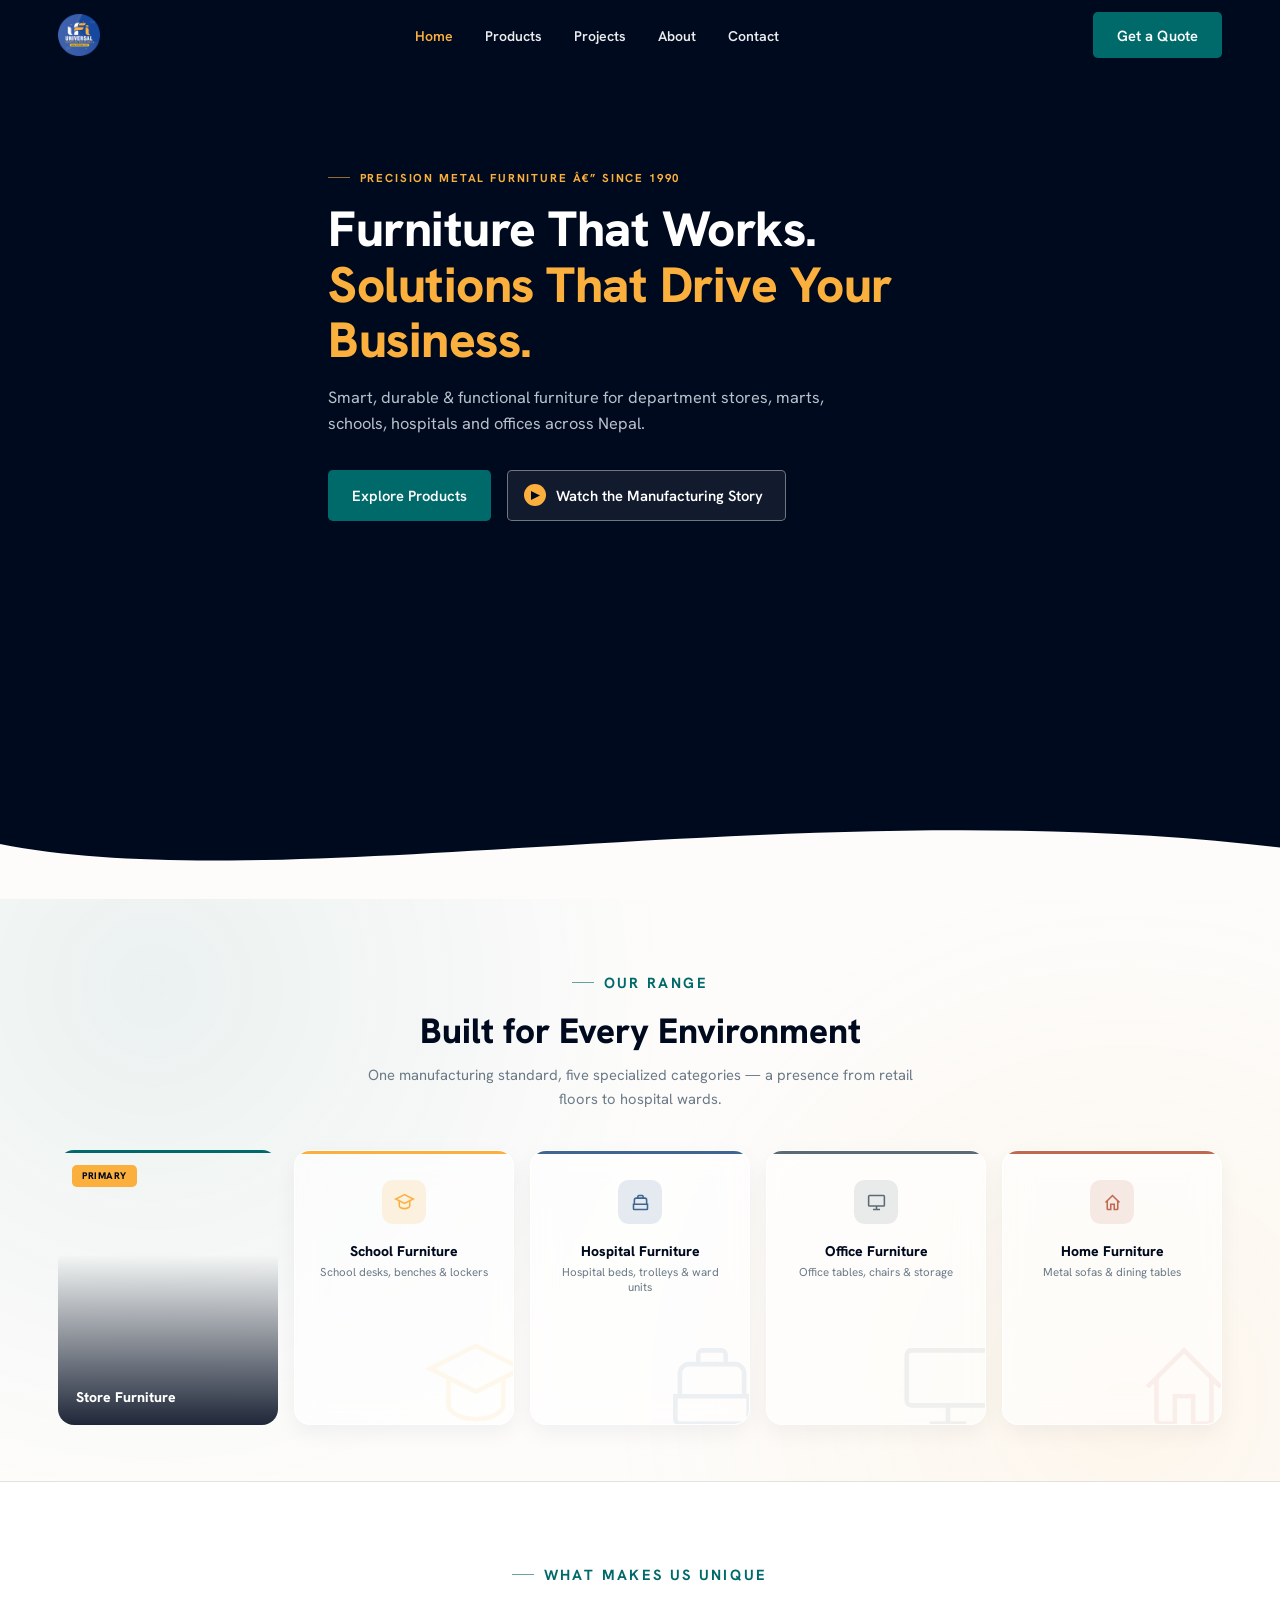
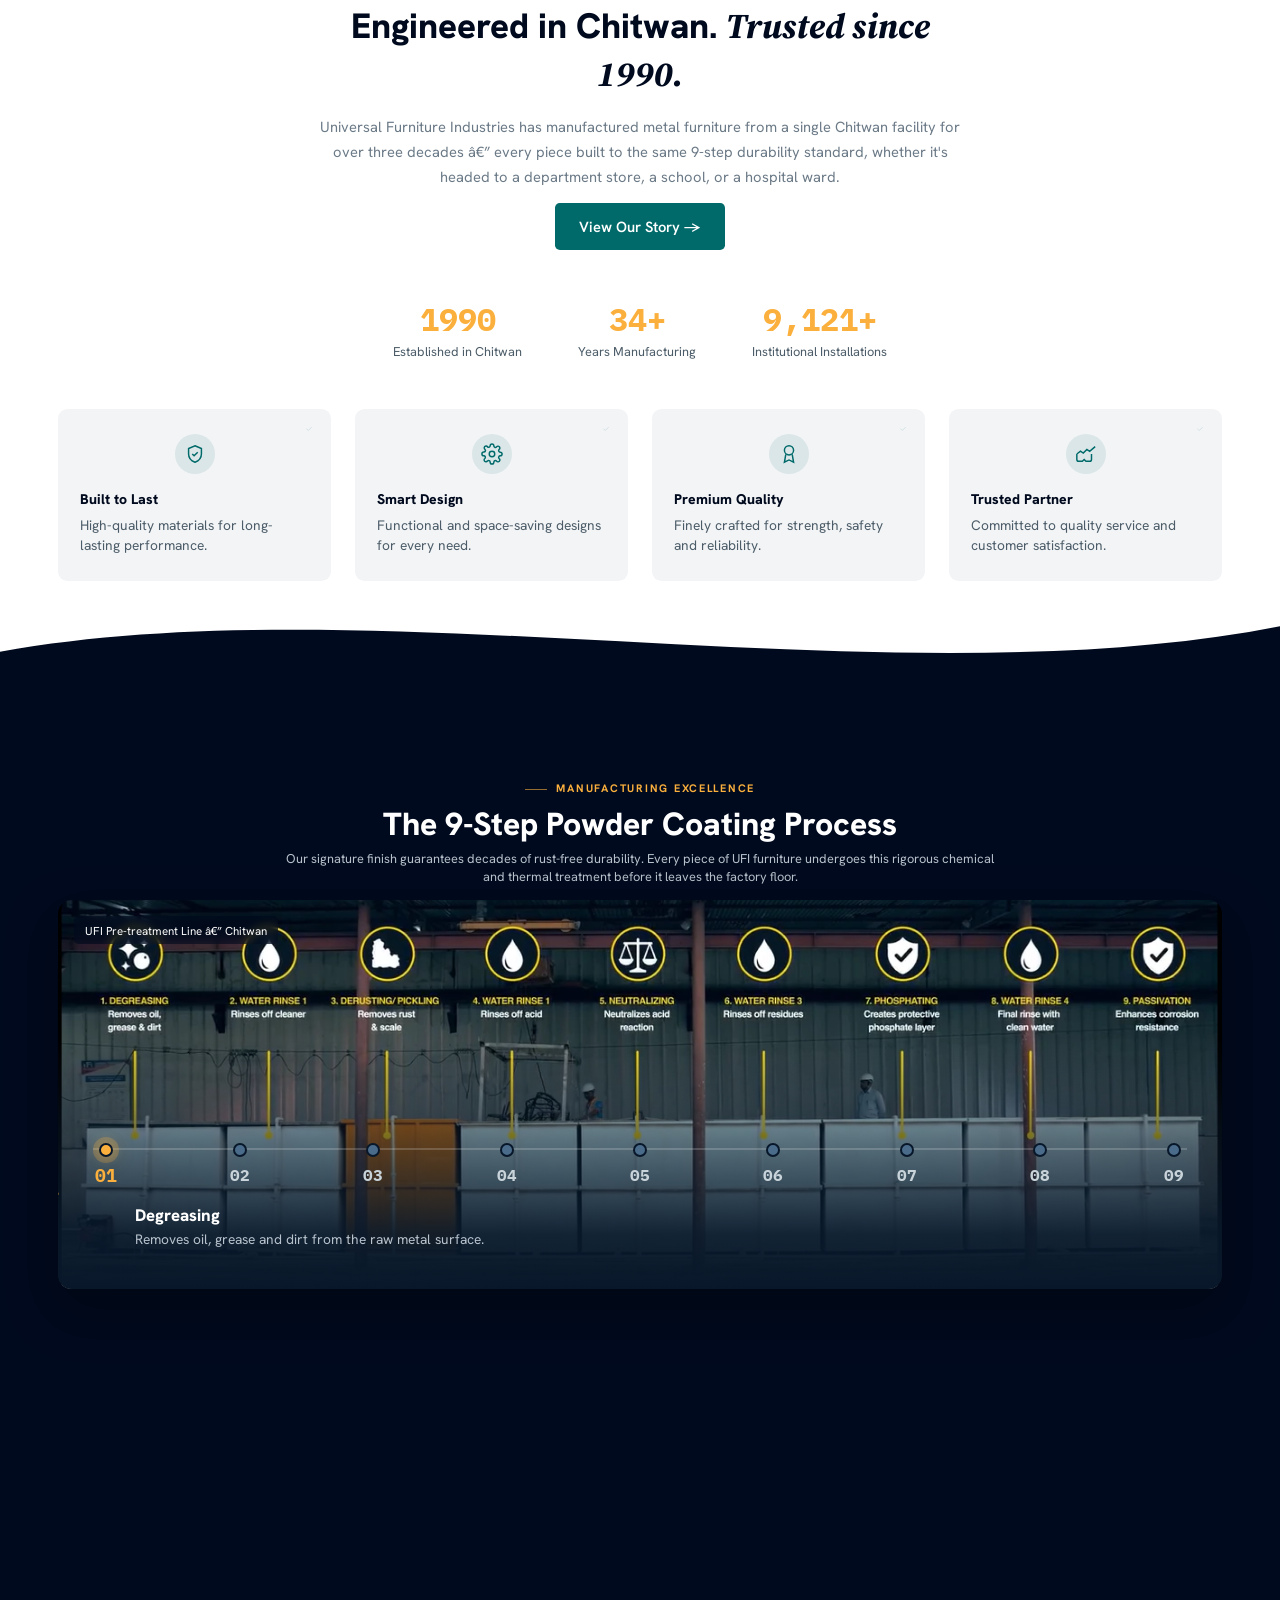
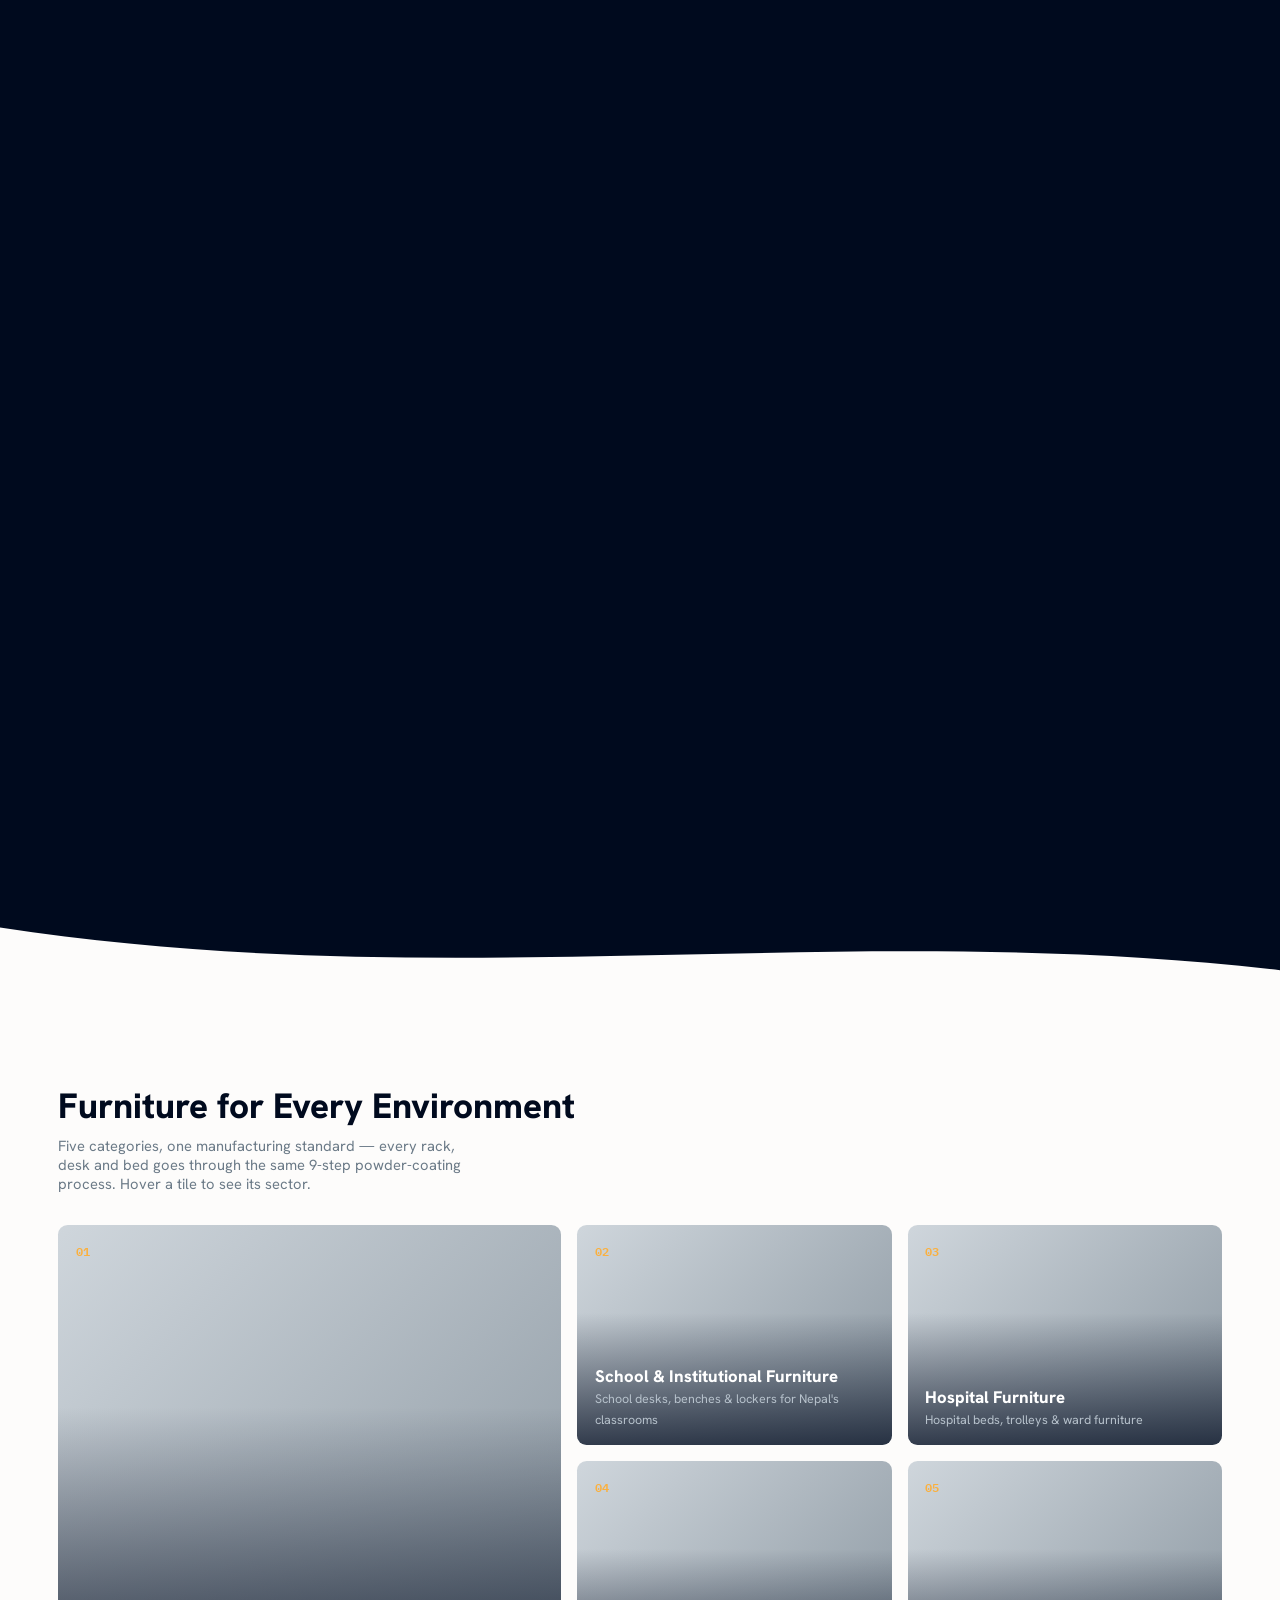
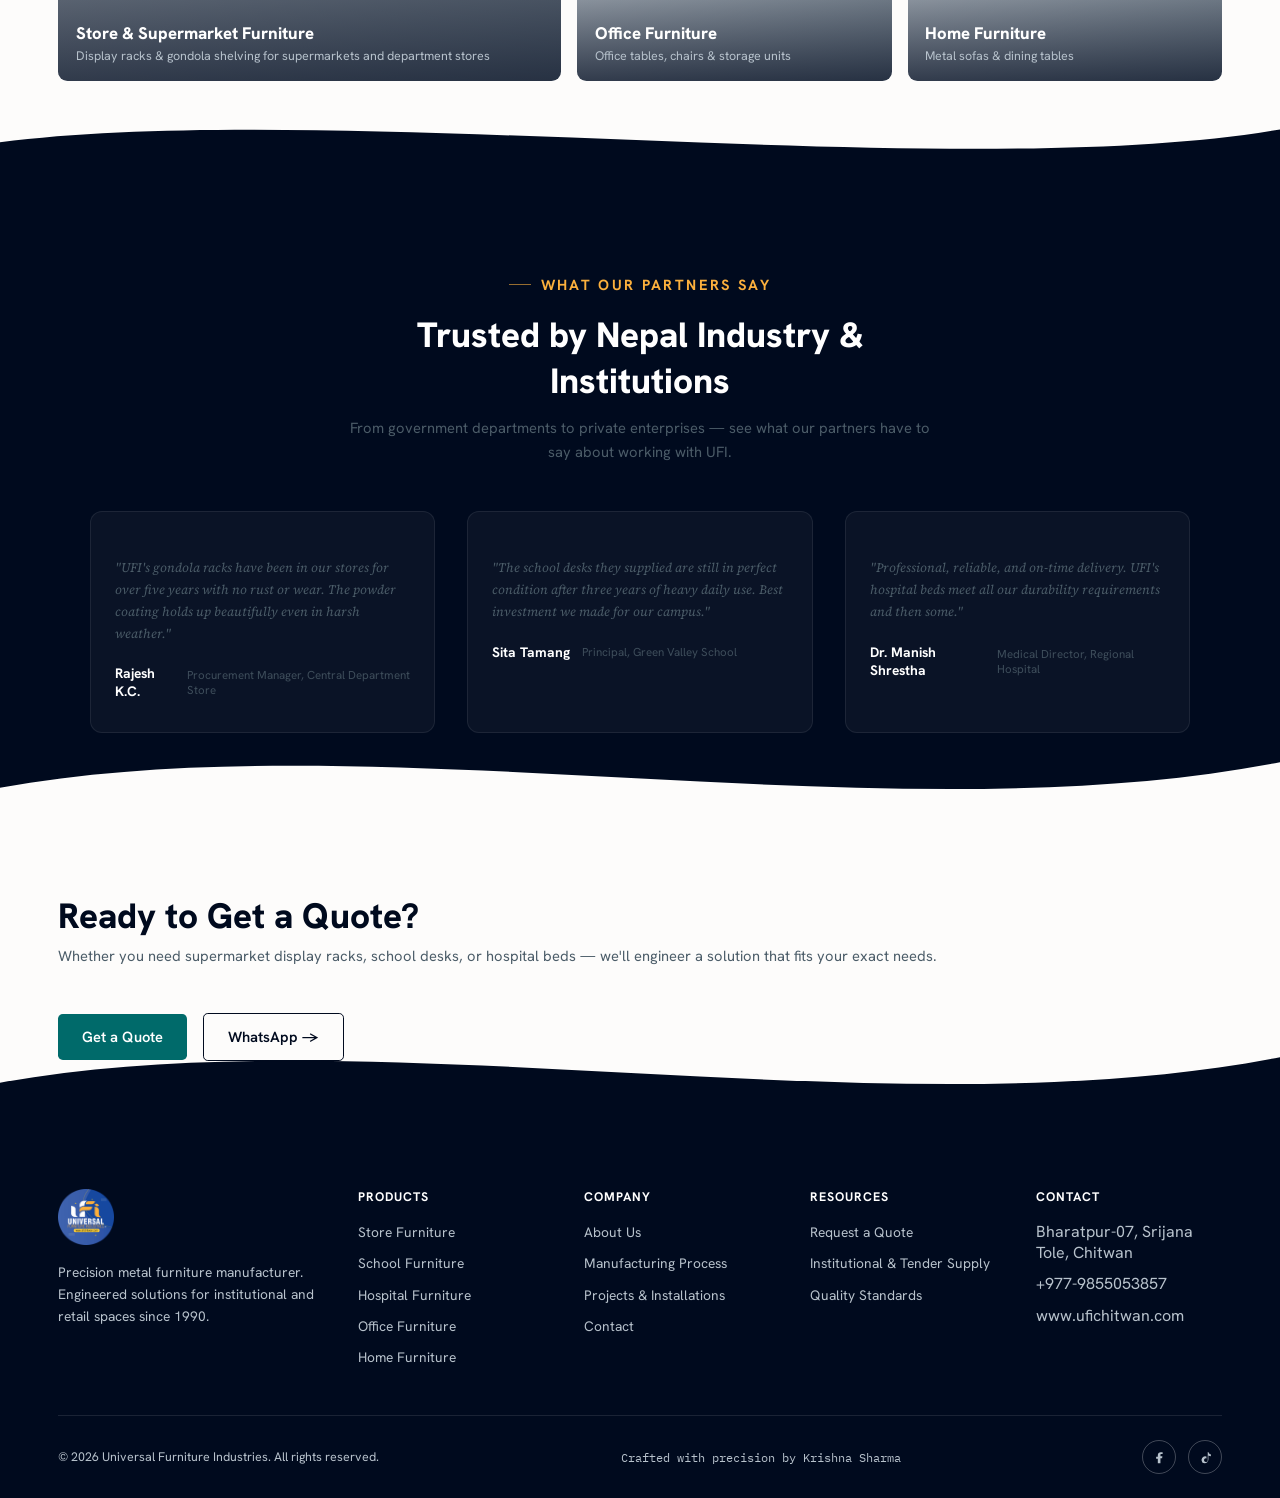
==== commit fa278f1e: "milestone: project version 0.01" ====
--- a/index.html
+++ b/index.html
@@ -1,421 +1,1308 @@
-<!DOCTYPE html>
+﻿<!DOCTYPE html>
+
 <html lang="en">
+
 <head>
-<meta charset="UTF-8">
-<meta name="viewport" content="width=device-width, initial-scale=1">
-<title>Metal Furniture Manufacturer in Chitwan, Nepal | Universal Furniture Industries</title>
-<meta name="description" content="Precision metal furniture manufacturer in Chitwan, Nepal since 1990 — supermarket display racks, school desks & benches, hospital beds, office tables and home furniture. Request a quote.">
-<meta name="keywords" content="furniture manufacturer Nepal, metal furniture Chitwan, supermarket store rack manufacturer Nepal, store display rack Nepal, school furniture Nepal, school desk manufacturer Nepal, hospital furniture Nepal, hospital bed manufacturer Chitwan, office furniture Nepal, office table manufacturer Chitwan, departmental store rack Nepal, powder coated furniture manufacturer Nepal">
-<meta name="robots" content="index, follow">
-<link rel="canonical" href="https://www.ufichitwan.com/">
-<meta name="geo.region" content="NP-P3">
-<meta name="geo.placename" content="Bharatpur, Chitwan, Nepal">
-<meta name="geo.position" content="27.6668721;84.4262832">
-<meta name="ICBM" content="27.6668721, 84.4262832">
-
-<!-- Open Graph -->
-<meta property="og:type" content="website">
-<meta property="og:site_name" content="Universal Furniture Industries">
-<meta property="og:title" content="Metal Furniture Manufacturer in Chitwan, Nepal | Universal Furniture Industries">
-<meta property="og:description" content="Precision metal furniture manufacturer since 1990 — store display racks, school desks, hospital beds, office and home furniture. Serving Chitwan and all of Nepal.">
-<meta property="og:image" content="https://www.ufichitwan.com/ufi_hero_poster_v2.jpg">
-<meta property="og:url" content="https://www.ufichitwan.com/">
-<meta property="og:locale" content="en_US">
-
-<!-- Twitter -->
-<meta name="twitter:card" content="summary_large_image">
-<meta name="twitter:title" content="Metal Furniture Manufacturer in Chitwan, Nepal | Universal Furniture Industries">
-<meta name="twitter:description" content="Store display racks, school desks, hospital beds, office and home furniture — precision-manufactured in Chitwan, Nepal since 1990.">
-<meta name="twitter:image" content="https://www.ufichitwan.com/ufi_hero_poster_v2.jpg">
-
-<link rel="preconnect" href="https://fonts.googleapis.com">
-<link rel="preconnect" href="https://fonts.gstatic.com" crossorigin>
-<link href="https://fonts.googleapis.com/css2?family=Hanken+Grotesk:wght@400;500;600;700;800&family=Source+Serif+4:ital,wght@0,500;1,500&family=IBM+Plex+Mono:wght@500;600&display=swap" rel="stylesheet">
-
-<script type="application/ld+json">
+
+  <meta charset="UTF-8">
+
+  <meta name="viewport" content="width=device-width, initial-scale=1">
+
+  <title>Metal Furniture Manufacturer in Chitwan, Nepal | Universal Furniture Industries</title>
+
+  <meta name="description"
+    content="Precision metal furniture manufacturer in Chitwan, Nepal since 1990 â€” supermarket display racks, school desks & benches, hospital beds, office tables and home furniture. Request a quote.">
+
+  <meta name="keywords"
+    content="furniture manufacturer Nepal, metal furniture Chitwan, supermarket store rack manufacturer Nepal, store display rack Nepal, school furniture Nepal, school desk manufacturer Nepal, hospital furniture Nepal, hospital bed manufacturer Chitwan, office furniture Nepal, office table manufacturer Chitwan, departmental store rack Nepal, powder coated furniture manufacturer Nepal">
+
+  <meta name="robots" content="index, follow">
+
+  <link rel="canonical" href="https://www.ufichitwan.com/">
+
+  <meta name="geo.region" content="NP-P3">
+
+  <meta name="geo.placename" content="Bharatpur, Chitwan, Nepal">
+
+  <meta name="geo.position" content="27.6668721;84.4262832">
+
+  <meta name="ICBM" content="27.6668721, 84.4262832">
+
+
+
+  <!-- Open Graph -->
+
+  <meta property="og:type" content="website">
+
+  <meta property="og:site_name" content="Universal Furniture Industries">
+
+  <meta property="og:title" content="Metal Furniture Manufacturer in Chitwan, Nepal | Universal Furniture Industries">
+
+  <meta property="og:description"
+    content="Precision metal furniture manufacturer since 1990 â€” store display racks, school desks, hospital beds, office and home furniture. Serving Chitwan and all of Nepal.">
+
+  <meta property="og:image" content="https://www.ufichitwan.com/ufi_hero_poster_v2.jpg">
+
+  <meta property="og:url" content="https://www.ufichitwan.com/">
+
+  <meta property="og:locale" content="en_US">
+
+
+
+  <!-- Twitter -->
+
+  <meta name="twitter:card" content="summary_large_image">
+
+  <meta name="twitter:title" content="Metal Furniture Manufacturer in Chitwan, Nepal | Universal Furniture Industries">
+
+  <meta name="twitter:description"
+    content="Store display racks, school desks, hospital beds, office and home furniture â€” precision-manufactured in Chitwan, Nepal since 1990.">
+
+  <meta name="twitter:image" content="https://www.ufichitwan.com/ufi_hero_poster_v2.jpg">
+
+
+
+  <link rel="preconnect" href="https://fonts.googleapis.com">
+
+  <link rel="preconnect" href="https://fonts.gstatic.com" crossorigin>
+
+  <link
+    href="https://fonts.googleapis.com/css2?family=Hanken+Grotesk:wght@400;500;600;700;800&family=Source+Serif+4:ital,wght@0,500;1,500&family=IBM+Plex+Mono:wght@500;600&display=swap"
+    rel="stylesheet">
+
+  <link rel="stylesheet" href="ufi_shared.css">
+
+
+
+  <script type="application/ld+json">
+
 {
+
   "@context": "https://schema.org",
+
   "@type": ["LocalBusiness", "FurnitureStore"],
+
   "name": "Universal Furniture Industries",
+
   "alternateName": "UFI Chitwan",
+
   "description": "Precision metal furniture manufacturer in Chitwan, Nepal, established 1990. Manufactures departmental store display racks, school and institutional furniture, hospital furniture, office furniture and home furniture, finished with a 9-stage pre-treatment and powder coating process for long-term durability.",
+
   "url": "https://www.ufichitwan.com/",
+
   "telephone": "+977-9855053857",
+
   "foundingDate": "1990",
+
   "image": "https://www.ufichitwan.com/ufi_hero_poster_v2.jpg",
+
   "logo": "https://www.ufichitwan.com/ufi_logo_lg.png",
+
   "priceRange": "$$",
+
   "address": {
+
     "@type": "PostalAddress",
+
     "streetAddress": "Bharatpur-07, Srijana Tole",
+
     "addressLocality": "Bharatpur",
+
     "addressRegion": "Bagmati Province",
+
     "addressCountry": "NP"
+
   },
+
   "geo": {
+
     "@type": "GeoCoordinates",
+
     "latitude": 27.6668721,
+
     "longitude": 84.4262832
+
   },
+
   "areaServed": ["Chitwan", "Bharatpur", "Bagmati Province", "Nepal"],
+
   "sameAs": [
+
     "https://www.facebook.com/ufichitwan",
+
     "https://www.tiktok.com/@ufichitwan"
+
   ],
+
   "makesOffer": [
+
     { "@type": "Offer", "itemOffered": { "@type": "Product", "name": "Supermarket & Departmental Store Display Racks", "description": "Gondola racks and display shelving for supermarkets and department stores in Nepal." } },
+
     { "@type": "Offer", "itemOffered": { "@type": "Product", "name": "School & Institutional Furniture", "description": "School desks, benches and lockers for schools and institutions in Nepal." } },
+
     { "@type": "Offer", "itemOffered": { "@type": "Product", "name": "Hospital Furniture", "description": "Hospital beds, trolleys and ward furniture." } },
+
     { "@type": "Offer", "itemOffered": { "@type": "Product", "name": "Office Furniture", "description": "Office tables, chairs and storage units." } },
+
     { "@type": "Offer", "itemOffered": { "@type": "Product", "name": "Home Furniture", "description": "Metal sofas and dining tables." } }
+
   ]
+
 }
+
 </script>
-<style>
-  /* ============ TOKENS — matches the UFI Stitch design system + true logo colors ============ */
-  :root{
-    --navy: #000a1e;
-    --navy-soft: #0c1c34;
-    --teal: #006a6a;
-    --teal-deep: #004f4f;
-    --gold: #FBB03D;         /* sampled directly from the real logo, not the muted Material auto-tone */
-    --canvas: #FDFCFB;
-    --stage: #F3F4F6;
-    --ink: #001A35;
-    --ink-soft: #4b5c68;
-    --ink-dim: #b7c2cc;
-    --line: #e4e2dd;
-
-    /* Typography scale — every font-size in the site references one of these.
-       Change a value here and it updates everywhere that role is used. */
-    --fs-h1: clamp(2rem, 4.6vw, 3.1rem);        /* hero headline only */
-    --fs-h2: clamp(1.5rem, 3vw, 2.2rem);         /* every section heading */
-    --fs-h2-sm: clamp(1.25rem, 2.4vw, 1.7rem);   /* compact pinned heading */
-    --fs-h3: 1.05rem;                             /* card / tile / step titles */
-    --fs-h3-sm: .88rem;                           /* small card titles */
-    --fs-lead: .92rem;                            /* intro paragraph under a heading */
-    --fs-lead-sm: .8rem;                          /* intro paragraph, space-constrained */
-    --fs-body: .86rem;                            /* card & caption description text */
-    --fs-sm: .78rem;                              /* footer meta, small captions */
-    --fs-xs: .72rem;                              /* eyebrow labels, tiny sub-labels */
-    --fs-xxs: .68rem;                             /* compact eyebrow */
-    --fs-btn: .92rem;                             /* buttons */
-  }
-  *{ box-sizing:border-box; }
-  html{ scroll-behavior:smooth; }
-  body{ margin:0; background:var(--canvas); font-family:'Hanken Grotesk', sans-serif; color:var(--ink); -webkit-font-smoothing:antialiased; }
-  img{ max-width:100%; display:block; }
-  a{ color:inherit; text-decoration:none; }
-  h1,h2,h3{ margin:0; }
-  .wrap{ max-width:1220px; margin:0 auto; padding:0 1.75rem; }
-  .eyebrow{ font-size:var(--fs-xs); letter-spacing:.16em; text-transform:uppercase; font-weight:700; display:flex; align-items:center; gap:.6rem; }
-  .eyebrow::before{ content:""; width:22px; height:1px; background:currentColor; opacity:.6; }
-
-  .btn{ font-family:inherit; font-weight:600; font-size:var(--fs-btn); border-radius:.3rem; padding:.85rem 1.5rem; cursor:pointer; border:none; transition:transform .15s ease, background .2s ease, border-color .2s ease; }
-  .btn:active{ transform:scale(.97); }
-  .btn-solid{ background:var(--teal); color:#fff; }
-  .btn-solid:hover{ background:var(--teal-deep); }
-  .btn-outline{ background:transparent; border:1.5px solid var(--navy); color:var(--navy); }
-  .btn-outline:hover{ background:var(--navy); color:#fff; }
-  .btn-ghost-light{ display:inline-flex; align-items:center; gap:.6rem; background:rgba(255,255,255,.07); color:#fff; border:1px solid rgba(255,255,255,.4); padding:.85rem 1.4rem .85rem 1rem; }
-  .btn-ghost-light:hover{ background:rgba(255,255,255,.16); border-color:#fff; }
-  .play-ic{ width:22px; height:22px; border-radius:50%; background:var(--gold); display:flex; align-items:center; justify-content:center; flex-shrink:0; }
-  .play-ic svg{ width:9px; height:9px; margin-left:1px; }
-
-  [data-reveal]{ opacity:0; transform:translateY(18px); transition:opacity .6s ease, transform .6s ease; }
-  [data-reveal].in-view{ opacity:1; transform:translateY(0); }
-  @media (prefers-reduced-motion:reduce){
-    [data-reveal]{ opacity:1; transform:none; transition:none; }
-    html{ scroll-behavior:auto; }
-  }
-
-  /* ============ NAV ============ */
-  header{ position:sticky; top:0; z-index:40; background:rgba(253,252,251,.9); backdrop-filter:blur(8px); border-bottom:1px solid var(--line); transition:background .35s ease, border-color .35s ease; }
-  header.at-top{ background:var(--navy) !important; border-bottom-color:transparent !important; backdrop-filter:none !important; }
-  header.at-top .nav-links a{ color:rgba(255,255,255,.92); }
-  header.at-top .nav-links a:hover{ color:var(--gold); }
-  header.at-top .hamburger span{ background:#fff; }
-  header.at-top .brand span{ color:#fff; }
-  @media (max-width:880px){
-    header.at-top .nav-links{ background:var(--canvas); }
-    header.at-top .nav-links a{ color:var(--ink-soft); }
-    header.at-top .nav-links a:hover{ color:var(--navy); }
-  }
-  nav{ display:flex; align-items:center; justify-content:space-between; padding:.75rem 1.75rem; max-width:1220px; margin:0 auto; }
-  .brand{ display:flex; align-items:center; gap:.6rem; }
-  .brand img{ width:42px; height:42px; }
-  .brand span{ font-weight:800; font-size:.95rem; letter-spacing:.01em; color:var(--navy); display:none; }
-  .nav-links{ display:flex; gap:2rem; list-style:none; margin:0; padding:0; }
-  .nav-links a{ font-size:.88rem; font-weight:600; color:var(--ink-soft); transition:color .2s; }
-  .nav-links a:hover{ color:var(--navy); }
-  .nav-right{ display:flex; align-items:center; gap:1rem; }
-  .hamburger{ display:none; flex-direction:column; gap:5px; background:none; border:none; cursor:pointer; padding:.4rem; }
-  .hamburger span{ width:22px; height:2px; background:var(--navy); display:block; }
-
-  @media (max-width: 880px){
-    .nav-links{ position:absolute; top:100%; left:0; right:0; background:var(--canvas); flex-direction:column; gap:0; border-bottom:1px solid var(--line); max-height:0; overflow:hidden; transition:max-height .3s ease; }
-    .nav-links.open{ max-height:400px; }
-    .nav-links li{ border-top:1px solid var(--line); }
-    .nav-links a{ display:block; padding:1rem 1.75rem; }
-    .hamburger{ display:flex; }
-    .brand span{ display:inline; font-size:.8rem; }
-  }
-  @media (max-width: 420px){
-    .nav-cta{ padding:.6rem .9rem; font-size:.8rem; }
-    .brand span{ display:none; }
-  }
-
-  /* ============ HERO ============ */
-  .hero{ position:relative; height:92vh; min-height:560px; overflow:hidden; background:var(--navy); }
-  .hero video{ position:absolute; inset:0; width:100%; height:100%; object-fit:cover; }
-  .hero-overlay{ position:absolute; inset:0; background:linear-gradient(180deg, rgba(0,10,30,.75) 0%, rgba(0,10,30,.4) 40%, rgba(0,10,30,.78) 100%); }
-  .hero-content{ position:relative; z-index:2; max-width:680px; padding:11vh 1.75rem 0; margin:0 auto; color:#fff; }
-  .hero .eyebrow{ color:var(--gold); margin:0 0 1rem; }
-  .hero h1{ font-size:var(--fs-h1); line-height:1.12; font-weight:800; margin:0 0 1.1rem; letter-spacing:-0.01em; }
-  .hero h1 .accent{ color:var(--gold); }
-  .hero .sub{ font-size:1.02rem; line-height:1.6; color:var(--ink-dim); max-width:480px; margin:0 0 2rem; }
-  .hero-ctas{ display:flex; gap:1rem; flex-wrap:wrap; }
-  .curve{ position:absolute; left:0; right:0; bottom:-1px; z-index:2; width:100%; height:8vw; min-height:56px; max-height:120px; }
-  @media (max-width:640px){ .hero-ctas{ flex-direction:column; align-items:flex-start; } .curve{ height:12vw; } }
-
-  /* ============ QUICK CATEGORY STRIP ============ */
-  .quickcats{
-    padding:4.5rem 0 3.5rem;
-    background:
-      radial-gradient(circle at 12% 15%, rgba(0,106,106,.07), transparent 42%),
-      radial-gradient(circle at 88% 85%, rgba(251,176,61,.08), transparent 42%),
-      var(--canvas);
-  }
-  .quickcats-head{ text-align:center; max-width:560px; margin:0 auto 2.5rem; }
-  .quickcats-head .eyebrow{ justify-content:center; color:var(--teal); margin:0 0 .8rem; }
-  .quickcats-head h2{ font-size:var(--fs-h2); font-weight:800; color:var(--navy); margin:0 0 .6rem; }
-  .quickcats-head p{ color:var(--ink-soft); font-size:var(--fs-lead); line-height:1.6; margin:0; }
-
-  .quickcats-grid{ display:grid; grid-template-columns:repeat(5,1fr); gap:1rem; }
-  .qc-card{
-    position:relative; text-align:center; padding:1.8rem 1.2rem 1.4rem; border-radius:1rem; overflow:hidden;
-    background:rgba(255,255,255,.6); backdrop-filter:blur(14px); -webkit-backdrop-filter:blur(14px);
-    border:1px solid rgba(255,255,255,.75); box-shadow:0 8px 22px rgba(0,10,30,.05);
-    transition:transform .25s ease, box-shadow .25s ease;
-  }
-  .qc-card::before{ content:""; position:absolute; top:0; left:0; right:0; height:3px; background:var(--cat-accent); }
-  .qc-card:hover{ transform:translateY(-4px); box-shadow:0 18px 34px rgba(0,10,30,.12); }
-  .qc-tag{ position:absolute; top:.85rem; right:.9rem; font-size:.58rem; font-weight:800; letter-spacing:.06em; text-transform:uppercase; color:var(--gold); }
-  .qc-backdrop{ position:absolute; right:-18px; bottom:-18px; width:110px; height:110px; color:var(--cat-accent); opacity:.09; pointer-events:none; }
-  .qc-backdrop svg{ width:100%; height:100%; }
-  .qc-icon{ position:relative; width:44px; height:44px; border-radius:.65rem; display:flex; align-items:center; justify-content:center; margin:0 auto 1.1rem; background:var(--cat-tint); }
-  .qc-icon svg{ width:21px; height:21px; color:var(--cat-accent); }
-  .qc-card b{ position:relative; display:block; font-size:var(--fs-h3-sm); font-weight:800; color:var(--navy); margin-bottom:.25rem; }
-  .qc-card .sub{ position:relative; display:block; font-size:var(--fs-xs); color:var(--ink-soft); }
-  @media (max-width:820px){ .quickcats-grid{ grid-template-columns:repeat(3,1fr); } }
-  @media (max-width:520px){ .quickcats-grid{ grid-template-columns:repeat(2,1fr); } }
-
-  /* ============ ABOUT / UNIQUE ============ */
-  .about{ position:relative; background:#fff; padding:5rem 0 7rem; border-top:1px solid var(--line); overflow:hidden; }
-  .about-head{ max-width:640px; margin:0 auto 3rem; text-align:center; }
-  .about-head .eyebrow{ justify-content:center; color:var(--teal); margin:0 0 .9rem; }
-  .about-head h2{ font-size:var(--fs-h2); font-weight:800; color:var(--navy); margin:0 0 1rem; }
-  .about-head p{ color:var(--ink-soft); font-size:var(--fs-lead); line-height:1.7; }
-  .about-head em{ font-family:'Source Serif 4', serif; font-style:italic; color:var(--navy); }
-
-  .stats-row{ display:flex; justify-content:center; gap:3.5rem; margin:0 0 3.5rem; flex-wrap:wrap; }
-  .stat b{ display:block; font-size:2rem; font-weight:800; color:var(--gold); font-family:'IBM Plex Mono', monospace; }
-  .stat span{ font-size:.8rem; color:var(--ink-soft); }
-  .stat{ text-align:center; }
-
-  .trust-grid{ display:grid; grid-template-columns:repeat(4,1fr); gap:1.5rem; }
-  .trust-card{ background:var(--stage); border-radius:.6rem; padding:1.6rem 1.4rem; }
-  .trust-card svg{ width:34px; height:34px; color:var(--teal); margin-bottom:.9rem; }
-  .trust-card h3{ font-size:var(--fs-h3-sm); font-weight:800; color:var(--navy); margin:0 0 .4rem; }
-  .trust-card p{ font-size:var(--fs-body); color:var(--ink-soft); line-height:1.5; margin:0; }
-  @media (max-width:880px){ .trust-grid{ grid-template-columns:repeat(2,1fr); } .stats-row{ gap:2rem; } }
-  @media (max-width:520px){ .trust-grid{ grid-template-columns:1fr; } }
-
-  /* ============ 9-STEP PROCESS — vertical timeline, real photo companion on desktop ============ */
-  .process{ position:relative; background:var(--navy); color:#fff; padding:5.5rem 0 7rem; }
-  .process-head{ max-width:640px; margin:0 auto 3rem; text-align:center; }
-  .process-head .eyebrow{ justify-content:center; color:var(--gold); margin:0 0 1rem; }
-  .process-head h2{ font-size:var(--fs-h2); font-weight:800; margin:0 0 .8rem; line-height:1.15; }
-  .process-head p{ color:var(--ink-dim); line-height:1.6; font-size:var(--fs-lead); }
-
-  .process-layout{ display:grid; grid-template-columns:1fr; gap:2.5rem; align-items:start; }
-  .timeline{ position:relative; padding-left:2.6rem; }
-  .tl-base{ position:absolute; left:11px; top:4px; bottom:4px; width:2px; background:rgba(255,255,255,.14); }
-  .tl-fill{ position:absolute; left:11px; top:4px; width:2px; height:0%; background:var(--gold); transition:height .45s ease; }
-
-  .step{ position:relative; padding-bottom:2.4rem; opacity:.4; transition:opacity .4s ease; }
-  .step:last-child{ padding-bottom:0; }
-  .step.active{ opacity:1; }
-  .step-node{ position:absolute; left:-2.6rem; top:0; width:24px; height:24px; border-radius:50%; background:var(--navy); border:2px solid #33506a; display:flex; align-items:center; justify-content:center; transition:border-color .3s, box-shadow .3s; }
-  .step.active .step-node{ border-color:var(--gold); box-shadow:0 0 0 5px rgba(251,176,61,.16); }
-  .step.pulse .step-node{ animation:pulse .6s ease-out; }
-  @keyframes pulse{ 0%{ box-shadow:0 0 0 2px var(--gold), 0 0 0 0 rgba(251,176,61,.5);} 100%{ box-shadow:0 0 0 2px var(--gold), 0 0 0 12px rgba(251,176,61,0);} }
-  .step-node .num{ font-family:'IBM Plex Mono', monospace; font-size:.6rem; font-weight:700; color:#7c6537; transition:color .3s; }
-  .step.active .step-node .num{ color:var(--gold); }
-  .step-body h3{ font-size:var(--fs-h3); font-weight:800; margin:0 0 .4rem; color:#fff; }
-  .step-body .desc{
-    font-size:var(--fs-body); line-height:1.55; color:var(--ink-dim); max-width:460px; margin:0;
-    opacity:0; max-height:0; overflow:hidden; transition:opacity .4s ease, max-height .4s ease;
-  }
-  .step.active .step-body .desc{ opacity:1; max-height:100px; }
-  .progress-tag{ margin:2.4rem 0 0 -2.6rem; padding-left:2.6rem; font-family:'IBM Plex Mono', monospace; font-size:var(--fs-sm); color:var(--ink-dim); letter-spacing:.04em; }
-  .progress-tag b{ color:var(--gold); font-weight:600; }
-
-  /* Desktop/landscape (>=900px): the vertical list hands off entirely to the horizontal
+
+  <style>
+    .play-ic {
+      width: 22px;
+      height: 22px;
+      border-radius: 50%;
+      background: var(--gold);
+      display: flex;
+      align-items: center;
+      justify-content: center;
+      flex-shrink: 0;
+    }
+
+    .play-ic svg {
+      width: 9px;
+      height: 9px;
+      margin-left: 1px;
+    }
+
+
+
+    /* ============ HERO ============ */
+
+    .hero {
+      position: relative;
+      height: 92vh;
+      min-height: 560px;
+      overflow: hidden;
+      background: var(--navy);
+    }
+
+    .hero video {
+      position: absolute;
+      inset: 0;
+      width: 100%;
+      height: 100%;
+      object-fit: cover;
+    }
+
+    .hero-overlay {
+      position: absolute;
+      inset: 0;
+      background: linear-gradient(180deg, rgba(0, 10, 30, .75) 0%, rgba(0, 10, 30, .4) 40%, rgba(0, 10, 30, .78) 100%);
+    }
+
+    .hero-content {
+      max-width: 680px;
+      padding: 11vh 1.75rem 0;
+      color: #fff;
+    }
+
+    .hero .eyebrow {
+      color: var(--gold);
+      margin: 0 0 1rem;
+    }
+
+    .hero h1 {
+      font-size: var(--fs-h1);
+      line-height: 1.12;
+      font-weight: 800;
+      margin: 0 0 1.1rem;
+      letter-spacing: -0.01em;
+    }
+
+    .hero h1 .accent {
+      color: var(--gold);
+    }
+
+    .hero-ctas {
+      display: flex;
+      gap: 1rem;
+      flex-wrap: wrap;
+    }
+
+    @media (max-width:640px) {
+      .hero-ctas {
+        flex-direction: column;
+        align-items: flex-start;
+      }
+
+      .curve {
+        height: 12vw;
+      }
+    }
+
+
+
+    
+.quickcats{
+  padding:4.5rem 0 3.5rem;
+  background:
+    radial-gradient(circle at 12% 15%, rgba(0,106,106,.07), transparent 42%),
+    radial-gradient(circle at 88% 85%, rgba(251,176,61,.08), transparent 42%),
+    var(--canvas);
+}
+.quickcats-head{ text-align:center; max-width:560px; margin:0 auto 2.5rem; }
+.quickcats-head .eyebrow{ justify-content:center; color:var(--teal); margin:0 0 .8rem; }
+.quickcats-head h2{ font-size:var(--fs-h2); font-weight:800; color:var(--navy); margin:0 0 .6rem; }
+.quickcats-head p{ color:var(--ink-soft); font-size:var(--fs-lead); line-height:1.6; margin:0; }
+
+.quickcats-grid{ display:grid; grid-template-columns:repeat(5,1fr); gap:1rem; }
+
+/* ---- shared base ---- */
+.qc-card{
+  position:relative; display:block; border-radius:1rem; overflow:hidden; text-align:center;
+  transition:transform .3s cubic-bezier(.2,.8,.2,1), box-shadow .3s ease;
+}
+.qc-card::before{ content:""; position:absolute; top:0; left:0; right:0; height:3px; background:var(--cat-accent); z-index:3; }
+.qc-card:hover{ transform:translateY(-6px); box-shadow:0 20px 40px rgba(0,10,30,.18); }
+.qc-card:focus-visible{ outline:2px solid var(--gold); outline-offset:3px; }
+
+.qc-tag{
+  position:absolute; top:.9rem; left:.9rem; z-index:3;
+  font-size:.6rem; font-weight:800; letter-spacing:.06em; text-transform:uppercase;
+  color:var(--navy); background:var(--gold); padding:.3rem .6rem; border-radius:.3rem;
+}
+
+/* ---- fallback: no photo yet — original frosted-glass icon card ---- */
+.qc-card:not(.has-image){
+  padding:1.8rem 1.2rem 1.4rem;
+  background:rgba(255,255,255,.6); backdrop-filter:blur(14px); -webkit-backdrop-filter:blur(14px);
+  border:1px solid rgba(255,255,255,.75); box-shadow:0 8px 22px rgba(0,10,30,.05);
+}
+.qc-card:not(.has-image) .qc-backdrop{ position:absolute; right:-18px; bottom:-18px; width:110px; height:110px; color:var(--cat-accent); opacity:.09; pointer-events:none; }
+.qc-card:not(.has-image) .qc-backdrop svg{ width:100%; height:100%; }
+.qc-card:not(.has-image) .qc-icon{ position:relative; width:44px; height:44px; border-radius:.65rem; display:flex; align-items:center; justify-content:center; margin:0 auto 1.1rem; background:var(--cat-tint); }
+.qc-card:not(.has-image) .qc-icon svg{ width:21px; height:21px; color:var(--cat-accent); }
+.qc-card:not(.has-image) b{ position:relative; display:block; font-size:var(--fs-h3-sm); font-weight:800; color:var(--navy); margin-bottom:.25rem; }
+.qc-card:not(.has-image) .sub{ position:relative; display:block; font-size:var(--fs-xs); color:var(--ink-soft); }
+.qc-card:not(.has-image) .qc-tag{ top:.85rem; right:.9rem; left:auto; background:none; color:var(--gold); padding:0; }
+.qc-card:not(.has-image) .qc-content,
+.qc-card:not(.has-image) .qc-media,
+.qc-card:not(.has-image) .qc-scrim,
+.qc-card:not(.has-image) .qc-arrow{ display:none; }
+
+/* ---- image tile variant ---- */
+.qc-card.has-image{ aspect-ratio:4/5; }
+.qc-media{
+  position:absolute; inset:0; background-size:cover; background-position:center;
+  transition:transform .5s cubic-bezier(.2,.8,.2,1);
+}
+.qc-card.has-image:hover .qc-media{ transform:scale(1.08); }
+.qc-scrim{
+  position:absolute; inset:0;
+  background:linear-gradient(180deg, rgba(0,10,30,0) 38%, rgba(0,10,30,.88) 100%);
+  transition:opacity .3s ease;
+}
+.qc-card.has-image:hover .qc-scrim{ opacity:.9; }
+.qc-content{ position:absolute; left:0; right:0; bottom:0; z-index:2; padding:1.2rem 1.1rem; text-align:left; }
+.qc-content b{ display:block; color:#fff; font-size:var(--fs-h3-sm); font-weight:800; }
+.qc-content .sub{
+  display:block; color:rgba(255,255,255,.78); font-size:var(--fs-xs);
+  max-height:0; opacity:0; overflow:hidden;
+  transition:max-height .3s ease, opacity .3s ease, margin .3s ease;
+}
+.qc-card.has-image:hover .qc-content .sub{ max-height:2.4em; opacity:1; margin-top:.3rem; }
+.qc-arrow{
+  position:absolute; right:1rem; bottom:1.1rem; z-index:3; width:30px; height:30px; border-radius:50%;
+  background:rgba(255,255,255,.16); backdrop-filter:blur(4px); display:flex; align-items:center; justify-content:center;
+  opacity:0; transform:translate(6px,6px); transition:opacity .3s ease, transform .3s ease;
+}
+.qc-card.has-image:hover .qc-arrow{ opacity:1; transform:translate(0,0); }
+
+@media (max-width:820px){ .quickcats-grid{ grid-template-columns:repeat(3,1fr); } }
+@media (max-width:520px){ .quickcats-grid{ grid-template-columns:repeat(2,1fr); } }
+
+@media (prefers-reduced-motion:reduce){
+  .qc-card, .qc-media, .qc-scrim, .qc-content .sub, .qc-arrow{ transition:none; }
+  .qc-card.has-image .qc-content .sub{ max-height:none; opacity:1; margin-top:.3rem; }
+}
+/* ============ ABOUT / UNIQUE ============ */
+
+    .about {
+      position: relative;
+      background: #fff;
+      padding: 5rem 0 7rem;
+      border-top: 1px solid var(--line);
+      overflow: hidden;
+    }
+
+    .about-head {
+      max-width: 640px;
+      margin: 0 auto 3rem;
+      text-align: center;
+    }
+
+    .about-head .eyebrow {
+      justify-content: center;
+      color: var(--teal);
+      margin: 0 0 .9rem;
+    }
+
+    .about-head h2 {
+      font-size: var(--fs-h2);
+      font-weight: 800;
+      color: var(--navy);
+      margin: 0 0 1rem;
+    }
+
+    .about-head p {
+      color: var(--ink-soft);
+      font-size: var(--fs-lead);
+      line-height: 1.7;
+    }
+
+    .about-head em {
+      font-family: 'Source Serif 4', serif;
+      font-style: italic;
+      color: var(--navy);
+    }
+
+
+
+    .trust-grid {
+      display: grid;
+      grid-template-columns: repeat(4, 1fr);
+      gap: 1.5rem;
+    }
+
+    .trust-card {
+      background: var(--stage);
+      border-radius: .6rem;
+      padding: 1.6rem 1.4rem;
+      position: relative;
+      overflow: hidden;
+      transition: transform .25s ease, box-shadow .25s ease;
+    }
+
+    .trust-card:hover {
+      transform: translateY(-4px);
+      box-shadow: 0 12px 28px rgba(0, 10, 30, .12);
+    }
+
+    .trust-icon {
+      position: relative;
+      width: 40px;
+      height: 40px;
+      margin: 0 auto 1rem;
+      display: flex;
+      align-items: center;
+      justify-content: center;
+      border-radius: 50%;
+      background: rgba(0, 106, 106, .1);
+      color: var(--teal);
+      flex-shrink: 0;
+    }
+
+    .trust-icon svg {
+      width: 22px;
+      height: 22px;
+    }
+
+    @keyframes trustFloat {
+
+      0%,
+      100% {
+        transform: translateY(0);
+      }
+
+      50% {
+        transform: translateY(-3px);
+      }
+    }
+
+    .trust-card:hover .trust-icon {
+      animation: trustFloat .5s ease-in-out;
+    }
+
+    .trust-shield {
+      position: absolute;
+      top: .7rem;
+      right: .8rem;
+      width: 18px;
+      height: 18px;
+      opacity: .15;
+    }
+
+    .trust-shield svg {
+      width: 100%;
+      height: 100%;
+      color: var(--teal);
+    }
+
+    .trust-card h3 {
+      font-size: var(--fs-h3-sm);
+      font-weight: 800;
+      color: var(--navy);
+      margin: 0 0 .4rem;
+    }
+
+    .trust-card p {
+      font-size: var(--fs-body);
+      color: var(--ink-sm);
+      line-height: 1.5;
+      margin: 0;
+    }
+
+    @media (max-width:880px) {
+      .trust-grid {
+        grid-template-columns: repeat(2, 1fr);
+      }
+    }
+
+    @media (max-width:520px) {
+      .trust-grid {
+        grid-template-columns: 1fr;
+      }
+    }
+
+
+
+    /* ============ 9-STEP PROCESS â€” vertical timeline, real photo companion on desktop ============ */
+
+    .process {
+      position: relative;
+      background: var(--navy);
+      color: #fff;
+      padding: 5.5rem 0 7rem;
+    }
+
+    .process-head {
+      max-width: 640px;
+      margin: 0 auto 3rem;
+      text-align: center;
+    }
+
+    .process-head .eyebrow {
+      justify-content: center;
+      color: var(--gold);
+      margin: 0 0 1rem;
+    }
+
+    .process-head h2 {
+      font-size: var(--fs-h2);
+      font-weight: 800;
+      margin: 0 0 .8rem;
+      line-height: 1.15;
+    }
+
+    .process-head p {
+      color: var(--ink-dim);
+      line-height: 1.6;
+      font-size: var(--fs-lead);
+    }
+
+
+
+    .process-layout {
+      display: grid;
+      grid-template-columns: 1fr;
+      gap: 2.5rem;
+      align-items: start;
+    }
+
+    .timeline {
+      position: relative;
+      padding-left: 2.6rem;
+    }
+
+    .tl-base {
+      position: absolute;
+      left: 11px;
+      top: 4px;
+      bottom: 4px;
+      width: 2px;
+      background: rgba(255, 255, 255, .14);
+    }
+
+    .tl-fill {
+      position: absolute;
+      left: 11px;
+      top: 4px;
+      width: 2px;
+      height: 0%;
+      background: var(--gold);
+      transition: height .45s ease;
+    }
+
+
+
+    .step {
+      position: relative;
+      padding-bottom: 2.4rem;
+      opacity: .4;
+      transition: opacity .4s ease;
+    }
+
+    .step:last-child {
+      padding-bottom: 0;
+    }
+
+    .step.active {
+      opacity: 1;
+    }
+
+    .step-node {
+      position: absolute;
+      left: -2.6rem;
+      top: 0;
+      width: 24px;
+      height: 24px;
+      border-radius: 50%;
+      background: var(--navy);
+      border: 2px solid #33506a;
+      display: flex;
+      align-items: center;
+      justify-content: center;
+      transition: border-color .3s, box-shadow .3s;
+    }
+
+    .step.active .step-node {
+      border-color: var(--gold);
+      box-shadow: 0 0 0 5px rgba(251, 176, 61, .16);
+    }
+
+    .step.pulse .step-node {
+      animation: pulse .6s ease-out;
+    }
+
+    @keyframes pulse {
+      0% {
+        box-shadow: 0 0 0 2px var(--gold), 0 0 0 0 rgba(251, 176, 61, .5);
+      }
+
+      100% {
+        box-shadow: 0 0 0 2px var(--gold), 0 0 0 12px rgba(251, 176, 61, 0);
+      }
+    }
+
+    .step-node .num {
+      font-family: 'IBM Plex Mono', monospace;
+      font-size: .6rem;
+      font-weight: 700;
+      color: #7c6537;
+      transition: color .3s;
+    }
+
+    .step.active .step-node .num {
+      color: var(--gold);
+    }
+
+    .step-body h3 {
+      font-size: var(--fs-h3);
+      font-weight: 800;
+      margin: 0 0 .4rem;
+      color: #fff;
+    }
+
+    .step-body .desc {
+
+      font-size: var(--fs-body);
+      line-height: 1.55;
+      color: var(--ink-dim);
+      max-width: 460px;
+      margin: 0;
+
+      opacity: 0;
+      max-height: 0;
+      overflow: hidden;
+      transition: opacity .4s ease, max-height .4s ease;
+
+    }
+
+    .step.active .step-body .desc {
+      opacity: 1;
+      max-height: 100px;
+    }
+
+    .progress-tag {
+      margin: 2.4rem 0 0 -2.6rem;
+      padding-left: 2.6rem;
+      font-family: 'IBM Plex Mono', monospace;
+      font-size: var(--fs-sm);
+      color: var(--ink-dim);
+      letter-spacing: .04em;
+    }
+
+    .progress-tag b {
+      color: var(--gold);
+      font-weight: 600;
+    }
+
+
+
+    /* Desktop/landscape (>=900px): the vertical list hands off entirely to the horizontal
+
      timeline below. Mobile/portrait keeps the vertical version above, untouched. */
-  @media (min-width:900px){
-    .process-layout{ display:none; }
-  }
-  @keyframes slowzoom{ from{ transform:scale(1); } to{ transform:scale(1.06); } }
-
-  /* ============ 9-STEP PROCESS — HORIZONTAL, desktop/landscape only ============ */
-  .process-horizontal{ display:none; }
-  @media (min-width:900px){
-    .process-head{ display:none; }
-    .process-horizontal{ display:block; }
-
-    .h-pin-wrap{ position:relative; height:190vh; }
-    .h-pin-inner{ position:sticky; top:5rem; }
-
-    .h-pin-head{ text-align:center; max-width:720px; margin:0 auto .9rem; }
-    .h-pin-head .eyebrow{ justify-content:center; color:var(--gold); margin:0 0 .5rem; font-size:var(--fs-xxs); }
-    .h-pin-head h2{ font-size:var(--fs-h2-sm); font-weight:800; margin:0 0 .45rem; color:#fff; line-height:1.2; }
-    .h-pin-head p{ color:var(--ink-dim); font-size:var(--fs-lead-sm); line-height:1.4; margin:0; }
-
-    .tank-banner{ position:relative; border-radius:.85rem; overflow:hidden; box-shadow:0 20px 50px rgba(0,0,0,.35); aspect-ratio:1289/430; }
-    .tank-banner img{ position:absolute; inset:0; width:100%; height:100%; object-fit:cover; display:block; animation:slowzoom 18s ease-in-out infinite alternate; }
-    .tank-gradient{
-      position:absolute; left:0; right:0; bottom:0; height:64%; pointer-events:none;
-      background:linear-gradient(180deg, rgba(8,24,42,0) 0%, rgba(8,24,42,.55) 40%, rgba(8,24,42,.94) 78%, #08182a 100%);
-    }
-    .tank-banner .cap{
-      position:absolute; left:1rem; top:1rem; font-size:.72rem; color:#fff;
-      background:rgba(0,10,30,.55); padding:.4rem .7rem; border-radius:.3rem; backdrop-filter:blur(4px);
-    }
-
-    .h-track{ position:absolute; left:0; right:0; bottom:0; padding:0 2.2rem 1.3rem; }
-    .h-line-base{ position:absolute; left:2.2rem; right:2.2rem; top:2.05rem; height:2px; background:rgba(255,255,255,.18); }
-    .h-line-fill{ position:absolute; left:2.2rem; top:2.05rem; height:2px; background:var(--gold); width:0%; transition:width .35s ease; }
-    .h-nodes{ display:flex; justify-content:space-between; position:relative; padding-top:1.5rem; }
-    .h-node{ background:none; border:none; cursor:pointer; display:flex; flex-direction:column; align-items:center; gap:.5rem; padding:.2rem; font-family:inherit; }
-    .h-dot{ width:14px; height:14px; border-radius:50%; background:#4a6c8a; border:2px solid #08182a; transition:background .3s, box-shadow .3s; }
-    .h-node.active .h-dot{ background:var(--gold); box-shadow:0 0 0 6px rgba(251,176,61,.22); }
-    .h-node.pulse .h-dot{ animation:pulse .6s ease-out; }
-    .h-num{ font-family:'IBM Plex Mono', monospace; font-size:1rem; font-weight:700; color:#c9d3da; transition:color .3s, transform .3s; }
-    .h-node.active .h-num{ color:var(--gold); transform:scale(1.12); }
-    .h-caption{ margin-top:1rem; min-height:64px; }
-    .h-caption b{ display:block; color:#fff; font-size:var(--fs-h3); font-weight:800; margin-bottom:.25rem; }
-    .h-caption p{ color:var(--ink-dim); font-size:var(--fs-body); line-height:1.45; margin:0; max-width:560px; }
-  }
-  @media (min-width:900px) and (prefers-reduced-motion:reduce){
-    .h-pin-wrap{ height:auto; }
-    .h-pin-inner{ position:static; }
-    .tank-banner img{ animation:none; }
-    .h-node.pulse .h-dot{ animation:none; }
-  }
-
-  @media (prefers-reduced-motion:reduce){
-    .step{ opacity:1; }
-    .tl-fill{ height:100% !important; }
-    .step.pulse .step-node{ animation:none; }
-  }
-
-  /* ============ CATEGORY COLLAGE ============ */
-  .collage{ position:relative; background:var(--canvas); padding:5rem 0 7rem; overflow:hidden; }
-  .collage-head{ display:flex; justify-content:space-between; align-items:flex-end; margin-bottom:2rem; flex-wrap:wrap; gap:1rem; }
-  .collage-head h2{ font-size:var(--fs-h2); font-weight:800; color:var(--navy); }
-  .collage-head p{ color:var(--ink-soft); font-size:var(--fs-lead); margin:.4rem 0 0; max-width:420px; }
-  .collage-grid{ display:grid; grid-template-columns:1.6fr 1fr 1fr; grid-template-rows:repeat(2,220px); gap:1rem; }
-  .tile{ position:relative; border-radius:.6rem; overflow:hidden; background:linear-gradient(135deg,#cfd6dc,#8b97a1); }
-  .tile.store{ grid-row:span 2; }
-  .tile-img{ position:absolute; inset:0; width:100%; height:100%; object-fit:cover; transition:transform .5s ease; }
-  .tile:hover .tile-img{ transform:scale(1.045); }
-  .tile-overlay{ position:absolute; inset:0; background:linear-gradient(180deg, rgba(0,10,30,0) 40%, rgba(0,10,30,.72) 100%); }
-  .tile-label{ position:absolute; left:1.1rem; bottom:1rem; color:#fff; z-index:2; }
-  .tile-label h3{ display:block; font-size:var(--fs-h3); font-weight:800; margin:0; color:#fff; }
-  .tile-label span{ font-size:var(--fs-sm); color:var(--ink-dim); }
-  .tile-num{ position:absolute; top:1rem; left:1.1rem; z-index:2; font-family:'IBM Plex Mono', monospace; font-size:var(--fs-xs); color:var(--gold); font-weight:600; }
-  @media (max-width:880px){ .collage-grid{ grid-template-columns:1fr 1fr; grid-template-rows:260px 180px 180px; } .tile.store{ grid-column:span 2; grid-row:span 1; height:260px; } }
-  @media (max-width:560px){ .collage-grid{ grid-template-columns:1fr; grid-template-rows:none; } .tile{ height:200px; } .tile.store{ grid-column:auto; height:260px; } }
-
-  /* ============ FOOTER ============ */
-  footer{ background:var(--navy); color:var(--ink-dim); padding:4rem 0 0; }
-  .footer-top{ display:grid; grid-template-columns:1.4fr 1fr 1fr 1fr 1fr; gap:2.5rem; padding-bottom:3rem; border-bottom:1px solid rgba(255,255,255,.1); }
-  .footer-brand img{ width:56px; height:56px; margin-bottom:1rem; }
-  .footer-brand p{ font-size:var(--fs-body); line-height:1.6; max-width:260px; }
-  .footer-col h4{ color:#fff; font-size:var(--fs-sm); letter-spacing:.08em; text-transform:uppercase; margin:0 0 1rem; }
-  .footer-col ul{ list-style:none; margin:0; padding:0; display:flex; flex-direction:column; gap:.65rem; }
-  .footer-col a{ font-size:var(--fs-body); transition:color .2s; }
-  .footer-col a:hover{ color:#fff; }
-  .footer-bottom{ display:flex; justify-content:space-between; align-items:center; padding:1.5rem 0; font-size:var(--fs-sm); flex-wrap:wrap; gap:1rem; }
-  .social{ display:flex; gap:.75rem; }
-  .social a{ width:34px; height:34px; border-radius:50%; border:1px solid rgba(255,255,255,.25); display:flex; align-items:center; justify-content:center; transition:border-color .2s, background .2s; }
-  .social a:hover{ border-color:var(--gold); background:rgba(251,176,61,.1); }
-  .social svg{ width:15px; height:15px; }
-  @media (max-width:880px){ .footer-top{ grid-template-columns:1fr 1fr; } .footer-brand{ grid-column:span 2; } }
-  @media (max-width:520px){ .footer-top{ grid-template-columns:1fr; } .footer-brand{ grid-column:auto; } }
-
-  /* ============ VIDEO MODAL (facade — nothing loads until opened) ============ */
-  .video-modal{ position:fixed; inset:0; z-index:50; display:none; align-items:center; justify-content:center; padding:4vh 4vw; }
-  .video-modal.open{ display:flex; }
-  .modal-backdrop{ position:absolute; inset:0; background:rgba(0,10,30,.86); }
-  .modal-panel{ position:relative; width:100%; max-width:960px; aspect-ratio:16/9; background:#000; border-radius:.5rem; overflow:hidden; box-shadow:0 30px 80px rgba(0,0,0,.5); }
-  #videoMount{ width:100%; height:100%; }
-  #videoMount video{ width:100%; height:100%; display:block; background:#000; }
-  .modal-close{ position:absolute; top:-2.6rem; right:0; background:none; border:none; color:#fff; font-size:1.6rem; line-height:1; cursor:pointer; opacity:.85; }
-  .modal-close:hover{ opacity:1; }
-</style>
+
+    @media (min-width:900px) {
+
+      .process-layout {
+        display: none;
+      }
+
+    }
+
+    @keyframes slowzoom {
+      from {
+        transform: scale(1);
+      }
+
+      to {
+        transform: scale(1.06);
+      }
+    }
+
+
+
+    /* ============ 9-STEP PROCESS â€” HORIZONTAL, desktop/landscape only ============ */
+
+    .process-horizontal {
+      display: none;
+    }
+
+    @media (min-width:900px) {
+
+      .process-head {
+        display: none;
+      }
+
+      .process-horizontal {
+        display: block;
+      }
+
+
+
+      .h-pin-wrap {
+        position: relative;
+        height: 190vh;
+      }
+
+      .h-pin-inner {
+        position: sticky;
+        top: 5rem;
+      }
+
+
+
+      .h-pin-head {
+        text-align: center;
+        max-width: 720px;
+        margin: 0 auto .9rem;
+      }
+
+      .h-pin-head .eyebrow {
+        justify-content: center;
+        color: var(--gold);
+        margin: 0 0 .5rem;
+        font-size: var(--fs-xxs);
+      }
+
+      .h-pin-head h2 {
+        font-size: clamp(1.5rem, 2.6vw, 2rem);
+        font-weight: 800;
+        margin: 0 0 .45rem;
+        color: #fff;
+        line-height: 1.2;
+      }
+
+      .h-pin-head p {
+        color: var(--ink-dim);
+        font-size: var(--fs-lead-sm);
+        line-height: 1.4;
+        margin: 0;
+      }
+
+
+
+      .tank-banner {
+        position: relative;
+        border-radius: .85rem;
+        overflow: hidden;
+        box-shadow: 0 20px 50px rgba(0, 0, 0, .35);
+        aspect-ratio: 1289/430;
+      }
+
+      .tank-banner img {
+        position: absolute;
+        inset: 0;
+        width: 100%;
+        height: 100%;
+        object-fit: cover;
+        display: block;
+        animation: slowzoom 18s ease-in-out infinite alternate;
+      }
+
+      .tank-gradient {
+
+        position: absolute;
+        left: 0;
+        right: 0;
+        bottom: 0;
+        height: 64%;
+        pointer-events: none;
+
+        background: linear-gradient(180deg, rgba(8, 24, 42, 0) 0%, rgba(8, 24, 42, .55) 40%, rgba(8, 24, 42, .94) 78%, #08182a 100%);
+
+      }
+
+      .tank-banner .cap {
+
+        position: absolute;
+        left: 1rem;
+        top: 1rem;
+        font-size: .72rem;
+        color: #fff;
+
+        background: rgba(0, 10, 30, .55);
+        padding: .4rem .7rem;
+        border-radius: .3rem;
+        backdrop-filter: blur(4px);
+
+      }
+
+
+
+      .h-track {
+        position: absolute;
+        left: 0;
+        right: 0;
+        bottom: 0;
+        padding: 0 2.2rem 1.3rem;
+      }
+
+      .h-line-base {
+        position: absolute;
+        left: 2.2rem;
+        right: 2.2rem;
+        top: 2.05rem;
+        height: 2px;
+        background: rgba(255, 255, 255, .18);
+      }
+
+      .h-line-fill {
+        position: absolute;
+        left: 2.2rem;
+        top: 2.05rem;
+        height: 2px;
+        background: var(--gold);
+        width: 0%;
+        transition: width .35s ease;
+      }
+
+      .h-nodes {
+        display: flex;
+        justify-content: space-between;
+        position: relative;
+        padding-top: 1.5rem;
+      }
+
+      .h-node {
+        background: none;
+        border: none;
+        cursor: pointer;
+        display: flex;
+        flex-direction: column;
+        align-items: center;
+        gap: .5rem;
+        padding: .2rem;
+        font-family: inherit;
+      }
+
+      .h-dot {
+        width: 14px;
+        height: 14px;
+        border-radius: 50%;
+        background: #4a6c8a;
+        border: 2px solid #08182a;
+        transition: background .3s, box-shadow .3s;
+      }
+
+      .h-node.active .h-dot {
+        background: var(--gold);
+        box-shadow: 0 0 0 6px rgba(251, 176, 61, .22), 0 0 12px rgba(251, 176, 61, .5), 0 0 24px rgba(251, 176, 61, .25);
+      }
+
+      .h-node.pulse .h-dot {
+        animation: pulse .6s ease-out;
+      }
+
+      .h-num {
+        font-family: 'IBM Plex Mono', monospace;
+        font-size: 1rem;
+        font-weight: 700;
+        color: #c9d3da;
+        transition: color .3s, transform .3s;
+      }
+
+      .h-node.active .h-num {
+        color: var(--gold);
+        transform: scale(1.12);
+      }
+
+      .h-caption {
+        margin-top: 1rem;
+        min-height: 64px;
+        position: relative;
+        padding-left: 2.6rem;
+      }
+
+      .h-caption-index {
+        position: absolute;
+        left: -2.6rem;
+        top: 0;
+        font-family: 'IBM Plex Mono', monospace;
+        font-size: var(--fs-xs);
+        font-weight: 700;
+        color: var(--gold);
+        text-transform: uppercase;
+        letter-spacing: .06em;
+        transform: rotate(-90deg) translateX(-50%);
+        transform-origin: left center;
+      }
+
+      .h-caption b {
+        display: block;
+        color: #fff;
+        font-size: var(--fs-h3);
+        font-weight: 800;
+        margin-bottom: .25rem;
+      }
+
+      .h-caption p {
+        color: var(--ink-dim);
+        font-size: var(--fs-body);
+        line-height: 1.45;
+        margin: 0;
+        max-width: 560px;
+      }
+
+    }
+
+    @media (min-width:900px) and (prefers-reduced-motion:reduce) {
+
+      .h-pin-wrap {
+        height: auto;
+      }
+
+      .h-pin-inner {
+        position: static;
+      }
+
+      .tank-banner img {
+        animation: none;
+      }
+
+      .h-node.pulse .h-dot {
+        animation: none;
+      }
+
+    }
+
+
+
+    @media (prefers-reduced-motion:reduce) {
+
+      .step {
+        opacity: 1;
+      }
+
+      .tl-fill {
+        height: 100% !important;
+      }
+
+      .step.pulse .step-node {
+        animation: none;
+      }
+
+    }
+
+
+
+    /* ============ CATEGORY COLLAGE ============ */
+
+    .collage {
+      position: relative;
+      background: var(--canvas);
+      padding: 5rem 0 7rem;
+      overflow: hidden;
+    }
+
+    .collage-head {
+      display: flex;
+      flex-direction: column;
+      gap: 1rem;
+      margin-bottom: 2rem;
+    }
+
+    .collage-head h2 {
+      font-size: var(--fs-h2);
+      font-weight: 800;
+      color: var(--navy);
+    }
+
+    .collage-head p {
+      color: var(--ink-soft);
+      font-size: var(--fs-lead);
+      margin: .4rem 0 0;
+      max-width: 420px;
+    }
+
+    .collage-grid {
+      display: grid;
+      grid-template-columns: 1.6fr 1fr 1fr;
+      grid-template-rows: repeat(2, 220px);
+      gap: 1rem;
+    }
+
+    .tile {
+      position: relative;
+      border-radius: .6rem;
+      overflow: hidden;
+      background: linear-gradient(135deg, #cfd6dc, #8b97a1);
+    }
+
+    .tile.store {
+      grid-row: span 2;
+    }
+
+    .tile-img {
+      position: absolute;
+      inset: 0;
+      width: 100%;
+      height: 100%;
+      object-fit: cover;
+      transition: transform .5s ease;
+    }
+
+    .tile:hover .tile-img {
+      transform: scale(1.045);
+    }
+
+    .tile-arrow {
+      position: absolute;
+      top: 1rem;
+      right: 1rem;
+      z-index: 3;
+      width: 24px;
+      height: 24px;
+      border-radius: 50%;
+      background: rgba(255, 255, 255, .85);
+      color: var(--navy);
+      display: flex;
+      align-items: center;
+      justify-content: center;
+      opacity: 0;
+      transition: opacity .25s ease;
+    }
+
+    .tile:hover .tile-arrow {
+      opacity: 1;
+    }
+
+    .tile:focus-visible .tile-img {
+      outline: 2px solid var(--gold);
+      outline-offset: 2px;
+    }
+
+    .tile-overlay {
+      position: absolute;
+      inset: 0;
+      background: linear-gradient(180deg, rgba(0, 10, 30, 0) 40%, rgba(0, 10, 30, .72) 100%);
+    }
+
+    .tile-label {
+      position: absolute;
+      left: 1.1rem;
+      bottom: 1rem;
+      color: #fff;
+      z-index: 2;
+    }
+
+    .tile-label h3 {
+      display: block;
+      font-size: var(--fs-h3);
+      font-weight: 800;
+      margin: 0;
+      color: #fff;
+    }
+
+    .tile-label span {
+      font-size: var(--fs-sm);
+      color: var(--ink-dim);
+    }
+
+    .tile-num {
+      position: absolute;
+      top: 1rem;
+      left: 1.1rem;
+      z-index: 2;
+      font-family: 'IBM Plex Mono', monospace;
+      font-size: var(--fs-xs);
+      color: var(--gold);
+      font-weight: 600;
+    }
+
+    @media (max-width:880px) {
+      .collage-grid {
+        grid-template-columns: 1fr 1fr;
+        grid-template-rows: 260px 180px 180px;
+      }
+
+      .tile.store {
+        grid-column: span 2;
+        grid-row: span 1;
+        height: 260px;
+      }
+    }
+
+    @media (max-width:560px) {
+      .collage-grid {
+        grid-template-columns: 1fr;
+        grid-template-rows: none;
+      }
+
+      .tile {
+        height: 200px;
+      }
+
+      .tile.store {
+        grid-column: auto;
+        height: 260px;
+      }
+    }
+
+
+
+    /* ============ TESTIMONIALS ============ */
+
+    .testimonials {
+      position: relative;
+      background: var(--navy);
+      color: #fff;
+      padding: 5rem 0 6rem;
+    }
+
+    .testimonials-head {
+      text-align: center;
+      max-width: 600px;
+      margin: 0 auto 3rem;
+    }
+
+    .testimonials-head .eyebrow {
+      justify-content: center;
+      color: var(--gold);
+      margin: 0 0 1rem;
+    }
+
+    .testimonials-head h2 {
+      font-size: var(--fs-h2);
+      font-weight: 800;
+      margin: 0 0 .75rem;
+    }
+
+    .testimonials-head p {
+      color: var(--ink-sm);
+      font-size: var(--fs-lead);
+      line-height: 1.6;
+      margin: 0;
+    }
+
+    .testimonial-grid {
+      display: grid;
+      grid-template-columns: repeat(3, 1fr);
+      gap: 2rem;
+      max-width: 1100px;
+      margin: 0 auto;
+    }
+
+    .testimonial-card {
+      background: rgba(255, 255, 255, .04);
+      border-radius: .75rem;
+      padding: 2rem 1.5rem;
+      border: 1px solid rgba(255, 255, 255, .08);
+      transition: transform .25s ease, border-color .25s ease;
+    }
+
+    .testimonial-card:hover {
+      transform: translateY(-4px);
+      border-color: rgba(255, 255, 255, .15);
+    }
+
+    .testimonial-card blockquote {
+      font-family: 'Source Serif 4', serif;
+      font-style: italic;
+      font-size: var(--fs-lead-sm);
+      line-height: 1.7;
+      color: var(--ink-sm);
+      margin: 0 0 1.25rem;
+    }
+
+    .testimonial-card cite {
+      display: flex;
+      align-items: center;
+      gap: .75rem;
+      font-style: normal;
+    }
+
+    .cite-name {
+      font-weight: 700;
+      color: #fff;
+      font-size: var(--fs-body);
+    }
+
+    .cite-title {
+      font-size: var(--fs-xs);
+      color: var(--ink-sm);
+      opacity: .8;
+    }
+
+    @media (max-width:820px) {
+      .testimonial-grid {
+        grid-template-columns: repeat(2, 1fr);
+      }
+    }
+
+    @media (max-width:560px) {
+      .testimonial-grid {
+        grid-template-columns: 1fr;
+      }
+    }
+
+
+
+    /* ============ VIDEO MODAL (facade â€” nothing loads until opened) ============ */
+
+    .video-modal {
+      position: fixed;
+      inset: 0;
+      z-index: 50;
+      display: none;
+      align-items: center;
+      justify-content: center;
+      padding: 4vh 4vw;
+    }
+
+    .video-modal.open {
+      display: flex;
+    }
+
+    .modal-backdrop {
+      position: absolute;
+      inset: 0;
+      background: rgba(0, 10, 30, .86);
+    }
+
+    .modal-panel {
+      position: relative;
+      width: 100%;
+      max-width: 960px;
+      aspect-ratio: 16/9;
+      background: #000;
+      border-radius: .5rem;
+      overflow: hidden;
+      box-shadow: 0 30px 80px rgba(0, 0, 0, .5);
+    }
+
+    #videoMount {
+      width: 100%;
+      height: 100%;
+    }
+
+    #videoMount video {
+      width: 100%;
+      height: 100%;
+      display: block;
+      background: #000;
+    }
+
+    .modal-close {
+      position: absolute;
+      top: -2.6rem;
+      right: 0;
+      background: none;
+      border: none;
+      color: #fff;
+      font-size: 1.6rem;
+      line-height: 1;
+      cursor: pointer;
+      opacity: .85;
+    }
+
+    .modal-close:hover {
+      opacity: 1;
+    }
+  </style>
+
 </head>
-<body>
-
-<header class="at-top" id="siteHeader">
-  <nav>
-    <a href="#top" class="brand">
-      <img src="ufi_logo_nav.png" alt="Universal Furniture Industries logo">
-      <span>UNIVERSAL FURNITURE&nbsp;INDUSTRIES</span>
-    </a>
-    <ul class="nav-links" id="navLinks">
-      <li><a href="#collage">Products</a></li>
-      <li><a href="#">Projects</a></li>
-      <li><a href="#process">Manufacturing</a></li>
-      <li><a href="#about">About</a></li>
-      <li><a href="#">Contact</a></li>
-    </ul>
-    <div class="nav-right">
-      <button class="btn btn-solid nav-cta">Get a Quote</button>
-      <button class="hamburger" id="hamburgerBtn" aria-label="Open menu" aria-expanded="false" aria-controls="navLinks">
-        <span></span><span></span><span></span>
-      </button>
+
+<body data-page="home">
+
+
+
+  <header id="site-header" class="at-top"></header>
+
+
+
+  <!-- ============ HERO ============ -->
+
+  <section class="hero" id="top">
+
+    <video autoplay muted loop playsinline poster="ufi_hero_poster_v2.jpg">
+
+      <source src="ufi_hero_story_loop.mp4" type="video/mp4">
+
+    </video>
+
+    <div class="hero-overlay"></div>
+
+
+
+    <div class="hero-content">
+
+      <p class="eyebrow">Precision Metal Furniture â€” Since 1990</p>
+
+      <h1>Furniture That Works.<br><span class="accent">Solutions That Drive Your Business.</span></h1>
+
+      <p class="sub">Smart, durable &amp; functional furniture for department stores, marts, schools, hospitals and
+        offices across Nepal.</p>
+
+      <div class="hero-ctas">
+
+        <button class="btn btn-solid">Explore Products</button>
+
+        <button class="btn btn-ghost-light" id="watchStoryBtn">
+
+          <span class="play-ic"><svg viewBox="0 0 10 10">
+              <polygon points="0,0 10,5 0,10" fill="#000a1e" />
+            </svg></span>
+
+          Watch the Manufacturing Story
+
+        </button>
+
+      </div>
+
     </div>
-  </nav>
-</header>
-
-<!-- ============ HERO ============ -->
-<section class="hero" id="top">
-  <video autoplay muted loop playsinline poster="ufi_hero_poster_v2.jpg">
-    <source src="ufi_hero_story_loop.mp4" type="video/mp4">
-  </video>
-  <div class="hero-overlay"></div>
-
-  <div class="hero-content">
-    <p class="eyebrow">Precision Metal Furniture — Since 1990</p>
-    <h1>Furniture That Works.<br><span class="accent">Solutions That Drive Your Business.</span></h1>
-    <p class="sub">Smart, durable &amp; functional furniture for department stores, marts, schools, hospitals and offices across Nepal.</p>
-    <div class="hero-ctas">
-      <button class="btn btn-solid">Explore Products</button>
-      <button class="btn btn-ghost-light" id="watchStoryBtn">
-        <span class="play-ic"><svg viewBox="0 0 10 10"><polygon points="0,0 10,5 0,10" fill="#000a1e"/></svg></span>
-        Watch the Manufacturing Story
-      </button>
-    </div>
-  </div>
-
-  <svg class="curve" viewBox="0 0 1440 120" preserveAspectRatio="none">
-    <path d="M0,54 C 320,120 900,-10 1440,58 L1440,120 L0,120 Z" fill="#FDFCFB"></path>
-  </svg>
-</section>
-
-<!-- ============ QUICK CATEGORY STRIP ============ -->
+
+
+
+    <svg class="curve" viewBox="0 0 1440 120" preserveAspectRatio="none">
+
+      <path d="M0,54 C 320,120 900,-10 1440,58 L1440,120 L0,120 Z" fill="var(--canvas)"></path>
+
+    </svg>
+
+  </section>
+
+
+
+  <!-- ============ QUICK CATEGORY STRIP ============ -->
+
 <section class="quickcats">
   <div class="wrap">
     <div class="quickcats-head" data-reveal>
@@ -424,472 +1311,1103 @@
       <p>One manufacturing standard, five specialized categories — a presence from retail floors to hospital wards.</p>
     </div>
     <div class="quickcats-grid" data-reveal>
-      <a class="qc-card" href="#collage" style="--cat-accent:#006a6a; --cat-tint:rgba(0,106,106,.13)">
+
+      <!-- STORE — has photo -->
+      <a class="qc-card has-image" href="UFI_store_furniture.html" style="--cat-accent:#006a6a" aria-label="Store Furniture — Supermarket display and gondola racks">
         <span class="qc-tag">Primary</span>
-        <span class="qc-backdrop"><svg viewBox="0 0 24 24" fill="none" stroke="currentColor" stroke-width="1"><path d="M4 21V9l8-4 8 4v12"/><path d="M8 21v-7h3v7M13 21v-7h3v7"/></svg></span>
-        <div class="qc-icon"><svg viewBox="0 0 24 24" fill="none" stroke="currentColor" stroke-width="1.8"><path d="M4 21V9l8-4 8 4v12"/><path d="M8 21v-7h3v7M13 21v-7h3v7"/></svg></div>
-        <b>Store Furniture</b>
-        <span class="sub">Supermarket display &amp; gondola racks</span>
+        <div class="qc-media" style="background-image:url('https://res.cloudinary.com/devkrish/image/upload/v1786806138/8_vv9wji.jpg')"></div>
+        <div class="qc-scrim"></div>
+        <div class="qc-content">
+          <b>Store Furniture</b>
+          <span class="sub">Supermarket display &amp; gondola racks</span>
+        </div>
+        <span class="qc-arrow" aria-hidden="true">
+          <svg width="14" height="14" viewBox="0 0 24 24" fill="none" stroke="#fff" stroke-width="2"><path d="M5 12h14M13 6l6 6-6 6"/></svg>
+        </span>
       </a>
-      <a class="qc-card" href="#collage" style="--cat-accent:#FBB03D; --cat-tint:rgba(251,176,61,.15)">
+
+      <!-- SCHOOL — fallback (no photo yet) -->
+      <a class="qc-card" href="UFI_school_furniture.html" style="--cat-accent:#FBB03D; --cat-tint:rgba(251,176,61,.15)" aria-label="School Furniture — School desks, benches and lockers">
         <span class="qc-backdrop"><svg viewBox="0 0 24 24" fill="none" stroke="currentColor" stroke-width="1"><path d="M12 3L2 8l10 5 10-5-10-5z"/><path d="M6 10.5V16c0 1.5 2.7 3 6 3s6-1.5 6-3v-5.5"/></svg></span>
         <div class="qc-icon"><svg viewBox="0 0 24 24" fill="none" stroke="currentColor" stroke-width="1.8"><path d="M12 3L2 8l10 5 10-5-10-5z"/><path d="M6 10.5V16c0 1.5 2.7 3 6 3s6-1.5 6-3v-5.5"/></svg></div>
         <b>School Furniture</b>
         <span class="sub">School desks, benches &amp; lockers</span>
       </a>
-      <a class="qc-card" href="#collage" style="--cat-accent:#3E6690; --cat-tint:rgba(62,102,144,.13)">
+
+      <!-- HOSPITAL — fallback (no photo yet) -->
+      <a class="qc-card" href="UFI_hospital_furniture.html" style="--cat-accent:#3E6690; --cat-tint:rgba(62,102,144,.13)" aria-label="Hospital Furniture — Hospital beds, trolleys and ward units">
         <span class="qc-backdrop"><svg viewBox="0 0 24 24" fill="none" stroke="currentColor" stroke-width="1"><path d="M4 14h16v5a1 1 0 0 1-1 1H5a1 1 0 0 1-1-1v-5z"/><path d="M5 14V9a2 2 0 0 1 2-2h10a2 2 0 0 1 2 2v5M9 7V5a1 1 0 0 1 1-1h4a1 1 0 0 1 1 1v2"/></svg></span>
         <div class="qc-icon"><svg viewBox="0 0 24 24" fill="none" stroke="currentColor" stroke-width="1.8"><path d="M4 14h16v5a1 1 0 0 1-1 1H5a1 1 0 0 1-1-1v-5z"/><path d="M5 14V9a2 2 0 0 1 2-2h10a2 2 0 0 1 2 2v5M9 7V5a1 1 0 0 1 1-1h4a1 1 0 0 1 1 1v2"/></svg></div>
         <b>Hospital Furniture</b>
         <span class="sub">Hospital beds, trolleys &amp; ward units</span>
       </a>
-      <a class="qc-card" href="#collage" style="--cat-accent:#5b6b76; --cat-tint:rgba(91,107,118,.13)">
+
+      <!-- OFFICE — fallback (no photo yet) -->
+      <a class="qc-card" href="UFI_office_furniture.html" style="--cat-accent:#5b6b76; --cat-tint:rgba(91,107,118,.13)" aria-label="Office Furniture — Office tables, chairs and storage">
         <span class="qc-backdrop"><svg viewBox="0 0 24 24" fill="none" stroke="currentColor" stroke-width="1"><rect x="3" y="4" width="18" height="12" rx="1"/><path d="M8 20h8M12 16v4"/></svg></span>
         <div class="qc-icon"><svg viewBox="0 0 24 24" fill="none" stroke="currentColor" stroke-width="1.8"><rect x="3" y="4" width="18" height="12" rx="1"/><path d="M8 20h8M12 16v4"/></svg></div>
         <b>Office Furniture</b>
         <span class="sub">Office tables, chairs &amp; storage</span>
       </a>
-      <a class="qc-card" href="#collage" style="--cat-accent:#C1694F; --cat-tint:rgba(193,105,79,.13)">
+
+      <!-- HOME — fallback (no photo yet) -->
+      <a class="qc-card" href="UFI_home_furniture.html" style="--cat-accent:#C1694F; --cat-tint:rgba(193,105,79,.13)" aria-label="Home Furniture — Metal sofas and dining tables">
         <span class="qc-backdrop"><svg viewBox="0 0 24 24" fill="none" stroke="currentColor" stroke-width="1"><path d="M4 12l8-8 8 8"/><path d="M6 10v9a1 1 0 0 0 1 1h3v-6h4v6h3a1 1 0 0 0 1-1v-9"/></svg></span>
         <div class="qc-icon"><svg viewBox="0 0 24 24" fill="none" stroke="currentColor" stroke-width="1.8"><path d="M4 12l8-8 8 8"/><path d="M6 10v9a1 1 0 0 0 1 1h3v-6h4v6h3a1 1 0 0 0 1-1v-9"/></svg></div>
         <b>Home Furniture</b>
         <span class="sub">Metal sofas &amp; dining tables</span>
       </a>
+
     </div>
   </div>
 </section>
 
 <!-- ============ ABOUT / WHAT MAKES US UNIQUE ============ -->
-<section class="about" id="about">
-  <div class="wrap">
-    <div class="about-head" data-reveal>
-      <p class="eyebrow">What Makes Us Unique</p>
-      <h2>Engineered in Chitwan. <em>Trusted since 1990.</em></h2>
-      <p>Universal Furniture Industries has manufactured metal furniture from a single Chitwan facility for over three decades — every piece built to the same 9-step durability standard, whether it's headed to a department store, a school, or a hospital ward.</p>
+
+  <section class="about" id="about">
+
+    <div class="wrap">
+
+      <div class="about-head" data-reveal>
+
+        <p class="eyebrow">What Makes Us Unique</p>
+
+        <h2>Engineered in Chitwan. <em>Trusted since 1990.</em></h2>
+
+        <p>Universal Furniture Industries has manufactured metal furniture from a single Chitwan facility for over three
+          decades â€” every piece built to the same 9-step durability standard, whether it's headed to a department
+          store, a school, or a hospital ward.</p>
+
+        <a href="#" class="btn btn-solid" id="viewStoryBtn" data-link="about">View Our Story →</a>
+
+      </div>
+
+
+
+      <div class="stats-row" data-reveal>
+
+        <div class="stat"><b>1990</b><span>Established in Chitwan</span></div>
+
+        <div class="stat"><b>34+</b><span>Years Manufacturing</span></div>
+
+        <div class="stat"><b class="stat-count" data-count-to="10000" data-suffix="+">10,000+</b><span>Institutional
+            Installations</span></div>
+
+      </div>
+
+
+
+      <div class="trust-grid" data-reveal>
+
+        <div class="trust-card">
+
+          <span class="trust-icon">
+
+            <svg viewBox="0 0 24 24" fill="none" stroke="currentColor" stroke-width="1.6">
+              <path d="M12 3l7 3v6c0 4.5-3 7.5-7 9-4-1.5-7-4.5-7-9V6l7-3z" />
+              <path d="M9 12l2 2 4-4" />
+            </svg>
+
+          </span>
+
+          <span class="trust-shield" aria-hidden="true"><svg viewBox="0 0 24 24" fill="none" stroke="currentColor"
+              stroke-width="1.2">
+              <path d="M9 12l2 2 4-4" stroke-dasharray="20" stroke-linecap="square" />
+            </svg></span>
+
+          <h3>Built to Last</h3>
+
+          <p>High-quality materials for long-lasting performance.</p>
+
+        </div>
+
+        <div class="trust-card">
+
+          <span class="trust-icon">
+
+            <svg viewBox="0 0 24 24" fill="none" stroke="currentColor" stroke-width="1.6">
+              <circle cx="12" cy="12" r="3" />
+              <path
+                d="M19.4 15a1.7 1.7 0 0 0 .3 1.9l.1.1a2 2 0 1 1-2.8 2.8l-.1-.1a1.7 1.7 0 0 0-1.9-.3 1.7 1.7 0 0 0-1 1.5V21a2 2 0 1 1-4 0v-.1a1.7 1.7 0 0 0-1-1.6 1.7 1.7 0 0 0-1.9.3l-.1.1a2 2 0 1 1-2.8-2.8l.1-.1a1.7 1.7 0 0 0 .3-1.9 1.7 1.7 0 0 0-1.5-1H3a2 2 0 1 1 0-4h.1a1.7 1.7 0 0 0 1.6-1 1.7 1.7 0 0 0-.3-1.9l-.1-.1a2 2 0 1 1 2.8-2.8l.1.1a1.7 1.7 0 0 0 1.9.3H9a1.7 1.7 0 0 0 1-1.5V3a2 2 0 1 1 4 0v.1a1.7 1.7 0 0 0 1 1.5 1.7 1.7 0 0 0 1.9-.3l.1-.1a2 2 0 1 1 2.8 2.8l-.1.1a1.7 1.7 0 0 0-.3 1.9V9a1.7 1.7 0 0 0 1.5 1H21a2 2 0 1 1 0 4h-.1a1.7 1.7 0 0 0-1.5 1z" />
+            </svg>
+
+          </span>
+
+          <span class="trust-shield" aria-hidden="true"><svg viewBox="0 0 24 24" fill="none" stroke="currentColor"
+              stroke-width="1.2">
+              <path d="M9 12l2 2 4-4" stroke-dasharray="20" stroke-linecap="square" />
+            </svg></span>
+
+          <h3>Smart Design</h3>
+
+          <p>Functional and space-saving designs for every need.</p>
+
+        </div>
+
+        <div class="trust-card">
+
+          <span class="trust-icon">
+
+            <svg viewBox="0 0 24 24" fill="none" stroke="currentColor" stroke-width="1.6">
+              <circle cx="12" cy="8" r="5" />
+              <path d="M8.5 12.5L7 21l5-2.5L17 21l-1.5-8.5" />
+            </svg>
+
+          </span>
+
+          <span class="trust-shield" aria-hidden="true"><svg viewBox="0 0 24 24" fill="none" stroke="currentColor"
+              stroke-width="1.2">
+              <path d="M9 12l2 2 4-4" stroke-dasharray="20" stroke-linecap="square" />
+            </svg></span>
+
+          <h3>Premium Quality</h3>
+
+          <p>Finely crafted for strength, safety and reliability.</p>
+
+        </div>
+
+        <div class="trust-card">
+
+          <span class="trust-icon">
+
+            <svg viewBox="0 0 24 24" fill="none" stroke="currentColor" stroke-width="1.6">
+              <path d="M8 12h.01M2 12l4-3 3 2 4-4 3 2 6-5M2 12v6a2 2 0 0 0 2 2h4l2-2 2 2h4a2 2 0 0 0 2-2v-6" />
+            </svg>
+
+          </span>
+
+          <span class="trust-shield" aria-hidden="true"><svg viewBox="0 0 24 24" fill="none" stroke="currentColor"
+              stroke-width="1.2">
+              <path d="M9 12l2 2 4-4" stroke-dasharray="20" stroke-linecap="square" />
+            </svg></span>
+
+          <h3>Trusted Partner</h3>
+
+          <p>Committed to quality service and customer satisfaction.</p>
+
+        </div>
+
+      </div>
+
     </div>
 
-    <div class="stats-row" data-reveal>
-      <div class="stat"><b>1990</b><span>Established in Chitwan</span></div>
-      <div class="stat"><b>34+</b><span>Years Manufacturing</span></div>
-      <div class="stat"><b>10,000+</b><span>Institutional Installations</span></div>
+    <svg class="curve" viewBox="0 0 1440 120" preserveAspectRatio="none">
+
+      <path d="M0,70 C 420,-10 1000,130 1440,40 L1440,120 L0,120 Z" fill="var(--navy)"></path>
+
+    </svg>
+
+  </section>
+
+
+
+  <!-- ============ 9-STEP PROCESS â€” vertical timeline; real photo companion on desktop only ============ -->
+
+  <section class="process" id="process">
+
+    <div class="wrap">
+
+      <div class="process-head" data-reveal>
+
+        <p class="eyebrow">Manufacturing Excellence</p>
+
+        <h2>The 9-Step Powder Coating Process</h2>
+
+        <p>Our signature finish guarantees decades of rust-free durability. Every piece of UFI furniture undergoes this
+          rigorous chemical and thermal treatment before it leaves the factory floor.</p>
+
+      </div>
+
+
+
+      <div class="process-layout">
+
+        <div class="timeline" id="timeline">
+
+          <div class="tl-base"></div>
+
+          <div class="tl-fill" id="lineFill"></div>
+
+
+
+          <div class="step" data-i="0">
+
+            <div class="step-node"><span class="num">01</span></div>
+
+            <div class="step-body">
+              <h3>Degreasing</h3>
+              <p class="desc">Removes oil, grease and dirt from the raw metal surface.</p>
+            </div>
+
+          </div>
+
+          <div class="step" data-i="1">
+
+            <div class="step-node"><span class="num">02</span></div>
+
+            <div class="step-body">
+              <h3>Water Rinse 1</h3>
+              <p class="desc">Rinses off the cleaning agent before the next stage.</p>
+            </div>
+
+          </div>
+
+          <div class="step" data-i="2">
+
+            <div class="step-node"><span class="num">03</span></div>
+
+            <div class="step-body">
+              <h3>Derusting / Pickling</h3>
+              <p class="desc">Removes rust and scale to expose clean, bare metal.</p>
+            </div>
+
+          </div>
+
+          <div class="step" data-i="3">
+
+            <div class="step-node"><span class="num">04</span></div>
+
+            <div class="step-body">
+              <h3>Water Rinse 2</h3>
+              <p class="desc">Rinses off residual acid from the pickling stage.</p>
+            </div>
+
+          </div>
+
+          <div class="step" data-i="4">
+
+            <div class="step-node"><span class="num">05</span></div>
+
+            <div class="step-body">
+              <h3>Neutralizing</h3>
+              <p class="desc">Neutralizes any remaining acid reaction on the surface.</p>
+            </div>
+
+          </div>
+
+          <div class="step" data-i="5">
+
+            <div class="step-node"><span class="num">06</span></div>
+
+            <div class="step-body">
+              <h3>Water Rinse 3</h3>
+              <p class="desc">Rinses off neutralizing residues before phosphating.</p>
+            </div>
+
+          </div>
+
+          <div class="step" data-i="6">
+
+            <div class="step-node"><span class="num">07</span></div>
+
+            <div class="step-body">
+              <h3>Phosphating</h3>
+              <p class="desc">Creates a protective phosphate layer so the coating bonds permanently.</p>
+            </div>
+
+          </div>
+
+          <div class="step" data-i="7">
+
+            <div class="step-node"><span class="num">08</span></div>
+
+            <div class="step-body">
+              <h3>Water Rinse 4</h3>
+              <p class="desc">A final rinse with clean water before passivation.</p>
+            </div>
+
+          </div>
+
+          <div class="step" data-i="8">
+
+            <div class="step-node"><span class="num">09</span></div>
+
+            <div class="step-body">
+              <h3>Passivation</h3>
+              <p class="desc">Enhances corrosion resistance ahead of the powder coating booth.</p>
+            </div>
+
+          </div>
+
+
+
+          <div class="progress-tag">Step <b id="stepNow">1</b> / 9</div>
+
+        </div>
+
+      </div>
+
+
+
+      <!-- Desktop/landscape only â€” horizontal timeline anchored to the real tank line photo -->
+
+      <div class="process-horizontal">
+
+        <div class="h-pin-wrap" id="hPinWrap">
+
+          <div class="h-pin-inner">
+
+            <div class="h-pin-head">
+
+              <p class="eyebrow">Manufacturing Excellence</p>
+
+              <h2>The 9-Step Powder Coating Process</h2>
+
+              <p>Our signature finish guarantees decades of rust-free durability. Every piece of UFI furniture undergoes
+                this rigorous chemical and thermal treatment before it leaves the factory floor.</p>
+
+            </div>
+
+            <div class="tank-banner">
+
+              <img src="ufi_tank_process_v2.webp"
+                alt="UFI pre-treatment tank line, Chitwan facility â€” 9-stage process" loading="lazy">
+
+              <div class="tank-gradient"></div>
+
+              <span class="cap">UFI Pre-treatment Line â€” Chitwan</span>
+
+              <div class="h-track">
+
+                <div class="h-line-base"></div>
+
+                <div class="h-line-fill" id="hLineFill"></div>
+
+                <div class="h-nodes" id="hNodes">
+
+                  <button class="h-node" data-i="0" aria-label="Step 1, Degreasing"><span class="h-dot"></span><span
+                      class="h-num">01</span></button>
+
+                  <button class="h-node" data-i="1" aria-label="Step 2, Water Rinse 1"><span class="h-dot"></span><span
+                      class="h-num">02</span></button>
+
+                  <button class="h-node" data-i="2" aria-label="Step 3, Derusting/Pickling"><span
+                      class="h-dot"></span><span class="h-num">03</span></button>
+
+                  <button class="h-node" data-i="3" aria-label="Step 4, Water Rinse 2"><span class="h-dot"></span><span
+                      class="h-num">04</span></button>
+
+                  <button class="h-node" data-i="4" aria-label="Step 5, Neutralizing"><span class="h-dot"></span><span
+                      class="h-num">05</span></button>
+
+                  <button class="h-node" data-i="5" aria-label="Step 6, Water Rinse 3"><span class="h-dot"></span><span
+                      class="h-num">06</span></button>
+
+                  <button class="h-node" data-i="6" aria-label="Step 7, Phosphating"><span class="h-dot"></span><span
+                      class="h-num">07</span></button>
+
+                  <button class="h-node" data-i="7" aria-label="Step 8, Water Rinse 4"><span class="h-dot"></span><span
+                      class="h-num">08</span></button>
+
+                  <button class="h-node" data-i="8" aria-label="Step 9, Passivation"><span class="h-dot"></span><span
+                      class="h-num">09</span></button>
+
+                </div>
+
+                <div class="h-caption">
+
+                  <span class="h-caption-index">Step 01 / 09</span>
+
+                  <b id="hCaptionTitle">Degreasing</b>
+
+                  <p id="hCaptionDesc">Removes oil, grease and dirt from the raw metal surface.</p>
+
+                </div>
+
+              </div>
+
+            </div>
+
+          </div>
+
+        </div>
+
+      </div>
+
     </div>
 
-    <div class="trust-grid" data-reveal>
-      <div class="trust-card">
-        <svg viewBox="0 0 24 24" fill="none" stroke="currentColor" stroke-width="1.6"><path d="M12 3l7 3v6c0 4.5-3 7.5-7 9-4-1.5-7-4.5-7-9V6l7-3z"/><path d="M9 12l2 2 4-4"/></svg>
-        <h3>Built to Last</h3>
-        <p>High-quality materials for long-lasting performance.</p>
+
+
+    <svg class="curve" viewBox="0 0 1440 120" preserveAspectRatio="none">
+
+      <path d="M0,30 C 500,110 950,20 1440,80 L1440,120 L0,120 Z" fill="var(--canvas)"></path>
+
+    </svg>
+
+  </section>
+
+
+
+  <!-- ============ CATEGORY COLLAGE ============ -->
+
+  <section class="collage" id="collage">
+
+    <div class="wrap">
+
+      <div class="collage-head" data-reveal>
+
+        <div>
+
+          <h2>Furniture for Every Environment</h2>
+
+          <p>Five categories, one manufacturing standard — every rack, desk and bed goes through the same 9-step
+            powder-coating process. Hover a tile to see its sector.</p>
+
+        </div>
+
       </div>
-      <div class="trust-card">
-        <svg viewBox="0 0 24 24" fill="none" stroke="currentColor" stroke-width="1.6"><circle cx="12" cy="12" r="3"/><path d="M19.4 15a1.7 1.7 0 0 0 .3 1.9l.1.1a2 2 0 1 1-2.8 2.8l-.1-.1a1.7 1.7 0 0 0-1.9-.3 1.7 1.7 0 0 0-1 1.5V21a2 2 0 1 1-4 0v-.1a1.7 1.7 0 0 0-1-1.6 1.7 1.7 0 0 0-1.9.3l-.1.1a2 2 0 1 1-2.8-2.8l.1-.1a1.7 1.7 0 0 0 .3-1.9 1.7 1.7 0 0 0-1.5-1H3a2 2 0 1 1 0-4h.1a1.7 1.7 0 0 0 1.6-1 1.7 1.7 0 0 0-.3-1.9l-.1-.1a2 2 0 1 1 2.8-2.8l.1.1a1.7 1.7 0 0 0 1.9.3H9a1.7 1.7 0 0 0 1-1.5V3a2 2 0 1 1 4 0v.1a1.7 1.7 0 0 0 1 1.5 1.7 1.7 0 0 0 1.9-.3l.1-.1a2 2 0 1 1 2.8 2.8l-.1.1a1.7 1.7 0 0 0-.3 1.9V9a1.7 1.7 0 0 0 1.5 1H21a2 2 0 1 1 0 4h-.1a1.7 1.7 0 0 0-1.5 1z"/></svg>
-        <h3>Smart Design</h3>
-        <p>Functional and space-saving designs for every need.</p>
+
+
+
+      <div class="collage-grid" data-reveal>
+
+        <a href="UFI_store_furniture.html" class="tile store" aria-label="Store & Supermarket Furniture">
+
+          <div class="tile-img"
+            style="background:url('https://res.cloudinary.com/devkrish/image/upload/v1786806138/8_vv9wji.jpg') center/cover no-repeat">
+          </div>
+
+          <div class="tile-overlay"></div>
+
+          <span class="tile-arrow" aria-hidden="true"><svg viewBox="0 0 10 10">
+
+            </svg></span>
+
+          <span class="tile-num">01</span>
+
+          <div class="tile-label">
+            <h3>Store &amp; Supermarket Furniture</h3><span>Display racks &amp; gondola shelving for supermarkets and
+              department stores</span>
+          </div>
+
+        </a>
+
+        <a href="UFI_school_furniture.html" class="tile" aria-label="School & Institutional Furniture">
+
+          <div class="tile-img"
+            style="background:url('https://res.cloudinary.com/devkrish/image/upload/v1786806138/8_vv9wji.jpg') center/cover no-repeat">
+          </div>
+
+          <div class="tile-overlay"></div>
+
+          <span class="tile-arrow" aria-hidden="true"><svg viewBox="0 0 10 10">
+
+            </svg></span>
+
+          <span class="tile-num">02</span>
+
+          <div class="tile-label">
+            <h3>School &amp; Institutional Furniture</h3><span>School desks, benches &amp; lockers for Nepal's
+              classrooms</span>
+          </div>
+
+        </a>
+
+        <a href="UFI_hospital_furniture.html" class="tile" aria-label="Hospital Furniture">
+
+          <div class="tile-img"
+            style="background:url('https://res.cloudinary.com/devkrish/image/upload/v1786806138/8_vv9wji.jpg') center/cover no-repeat">
+          </div>
+
+          <div class="tile-overlay"></div>
+
+          <span class="tile-arrow" aria-hidden="true"><svg viewBox="0 0 10 10">
+
+            </svg></span>
+
+          <span class="tile-num">03</span>
+
+          <div class="tile-label">
+            <h3>Hospital Furniture</h3><span>Hospital beds, trolleys &amp; ward furniture</span>
+          </div>
+
+        </a>
+
+        <a href="UFI_office_furniture.html" class="tile" aria-label="Office Furniture">
+
+          <div class="tile-img"
+            style="background:url('https://res.cloudinary.com/devkrish/image/upload/v1786806138/8_vv9wji.jpg') center/cover no-repeat">
+          </div>
+
+          <div class="tile-overlay"></div>
+
+          <span class="tile-arrow" aria-hidden="true"><svg viewBox="0 0 10 10">
+
+            </svg></span>
+
+          <span class="tile-num">04</span>
+
+          <div class="tile-label">
+            <h3>Office Furniture</h3><span>Office tables, chairs &amp; storage units</span>
+          </div>
+
+        </a>
+
+        <a href="UFI_home_furniture.html" class="tile" aria-label="Home Furniture">
+
+          <div class="tile-img"
+            style="background:url('https://res.cloudinary.com/devkrish/image/upload/v1786806138/8_vv9wji.jpg') center/cover no-repeat">
+          </div>
+
+          <div class="tile-overlay"></div>
+
+          <span class="tile-arrow" aria-hidden="true"><svg viewBox="0 0 10 10">
+
+            </svg></span>
+
+          <span class="tile-num">05</span>
+
+          <div class="tile-label">
+            <h3>Home Furniture</h3><span>Metal sofas &amp; dining tables</span>
+          </div>
+
+        </a>
+
       </div>
-      <div class="trust-card">
-        <svg viewBox="0 0 24 24" fill="none" stroke="currentColor" stroke-width="1.6"><circle cx="12" cy="8" r="5"/><path d="M8.5 12.5L7 21l5-2.5L17 21l-1.5-8.5"/></svg>
-        <h3>Premium Quality</h3>
-        <p>Finely crafted for strength, safety and reliability.</p>
+
+    </div>
+
+    <svg class="curve" viewBox="0 0 1440 120" preserveAspectRatio="none">
+
+      <path d="M0,60 C 380,10 1080,110 1440,45 L1440,120 L0,120 Z" fill="var(--navy)"></path>
+
+    </svg>
+
+  </section>
+
+
+
+
+
+  <!-- ============ TESTIMONIALS ============ -->
+
+  <section class="testimonials">
+
+    <div class="wrap">
+
+      <div class="testimonials-head" data-reveal>
+
+        <p class="eyebrow">What Our Partners Say</p>
+
+        <h2>Trusted by Nepal Industry &amp; Institutions</h2>
+
+        <p>From government departments to private enterprises — see what our partners have to say about working with
+          UFI.</p>
+
       </div>
-      <div class="trust-card">
-        <svg viewBox="0 0 24 24" fill="none" stroke="currentColor" stroke-width="1.6"><path d="M8 12h.01M2 12l4-3 3 2 4-4 3 2 6-5M2 12v6a2 2 0 0 0 2 2h4l2-2 2 2h4a2 2 0 0 0 2-2v-6"/></svg>
-        <h3>Trusted Partner</h3>
-        <p>Committed to quality service and customer satisfaction.</p>
+
+      <div class="testimonial-grid" data-reveal>
+
+        <div class="testimonial-card">
+
+          <blockquote>
+
+            <p>"UFI's gondola racks have been in our stores for over five years with no rust or wear. The powder coating
+              holds up beautifully even in harsh weather."
+
+          </blockquote>
+
+          <cite>
+
+            <span class="cite-name">Rajesh K.C.</span>
+
+            <span class="cite-title">Procurement Manager, Central Department Store</span>
+
+          </cite>
+
+        </div>
+
+        <div class="testimonial-card">
+
+          <blockquote>
+
+            <p>"The school desks they supplied are still in perfect condition after three years of heavy daily use. Best
+              investment we made for our campus."
+
+          </blockquote>
+
+          <cite>
+
+            <span class="cite-name">Sita Tamang</span>
+
+            <span class="cite-title">Principal, Green Valley School</span>
+
+          </cite>
+
+        </div>
+
+        <div class="testimonial-card">
+
+          <blockquote>
+
+            <p>"Professional, reliable, and on-time delivery. UFI's hospital beds meet all our durability requirements
+              and then some."
+
+          </blockquote>
+
+          <cite>
+
+            <span class="cite-name">Dr. Manish Shrestha</span>
+
+            <span class="cite-title">Medical Director, Regional Hospital</span>
+
+          </cite>
+
+        </div>
+
+        <!-- Real testimonials pending review-collection outreach (Milestone 1). -->
+
       </div>
+
     </div>
+
+    <svg class="curve" viewBox="0 0 1440 120" preserveAspectRatio="none">
+
+      <path d="M0,70 C 420,-10 1000,130 1440,40 L1440,120 L0,120 Z" fill="var(--canvas)"></path>
+
+    </svg>
+
+  </section>
+
+
+  <!-- ============ INQUIRY CTA ============ -->
+
+  <section class="inquiry-cta bulk-cta">
+
+    <div class="wrap">
+
+      <div>
+
+        <h2>Ready to Get a Quote?</h2>
+
+        <p>Whether you need supermarket display racks, school desks, or hospital beds — we'll engineer a solution that
+          fits your exact needs.</p>
+
+      </div>
+
+      <div class="bulk-cta-actions">
+
+        <a href="UFI_contact.html" class="btn btn-solid">Get a Quote</a>
+
+        <a href="https://wa.me/9779855053857" class="btn btn-outline" id="whatsappCta">WhatsApp →</a>
+
+      </div>
+
+    </div>
+
+    <svg class="curve" viewBox="0 0 1440 120" preserveAspectRatio="none">
+
+      <path d="M0,70 C 420,-10 1000,130 1440,40 L1440,120 L0,120 Z" fill="var(--navy)"></path>
+
+    </svg>
+
+  </section>
+
+
+  <!-- ============ FOOTER ============ -->
+
+  <footer id="site-footer"></footer>
+
+
+
+  <!-- ============ VIDEO MODAL ============ -->
+
+  <div class="video-modal" id="videoModal" aria-hidden="true">
+
+    <div class="modal-backdrop"></div>
+
+    <div class="modal-panel">
+
+      <button class="modal-close" id="modalClose" aria-label="Close video">âœ•</button>
+
+      <div id="videoMount"></div>
+
+    </div>
+
   </div>
-  <svg class="curve" viewBox="0 0 1440 120" preserveAspectRatio="none">
-    <path d="M0,70 C 420,-10 1000,130 1440,40 L1440,120 L0,120 Z" fill="#000a1e"></path>
-  </svg>
-</section>
-
-<!-- ============ 9-STEP PROCESS — vertical timeline; real photo companion on desktop only ============ -->
-<section class="process" id="process">
-  <div class="wrap">
-    <div class="process-head" data-reveal>
-      <p class="eyebrow">Manufacturing Excellence</p>
-      <h2>The 9-Step Powder Coating Process</h2>
-      <p>Our signature finish guarantees decades of rust-free durability. Every piece of UFI furniture undergoes this rigorous chemical and thermal treatment before it leaves the factory floor.</p>
-    </div>
-
-    <div class="process-layout">
-      <div class="timeline" id="timeline">
-        <div class="tl-base"></div>
-        <div class="tl-fill" id="lineFill"></div>
-
-        <div class="step" data-i="0">
-          <div class="step-node"><span class="num">01</span></div>
-          <div class="step-body"><h3>Degreasing</h3><p class="desc">Removes oil, grease and dirt from the raw metal surface.</p></div>
-        </div>
-        <div class="step" data-i="1">
-          <div class="step-node"><span class="num">02</span></div>
-          <div class="step-body"><h3>Water Rinse 1</h3><p class="desc">Rinses off the cleaning agent before the next stage.</p></div>
-        </div>
-        <div class="step" data-i="2">
-          <div class="step-node"><span class="num">03</span></div>
-          <div class="step-body"><h3>Derusting / Pickling</h3><p class="desc">Removes rust and scale to expose clean, bare metal.</p></div>
-        </div>
-        <div class="step" data-i="3">
-          <div class="step-node"><span class="num">04</span></div>
-          <div class="step-body"><h3>Water Rinse 2</h3><p class="desc">Rinses off residual acid from the pickling stage.</p></div>
-        </div>
-        <div class="step" data-i="4">
-          <div class="step-node"><span class="num">05</span></div>
-          <div class="step-body"><h3>Neutralizing</h3><p class="desc">Neutralizes any remaining acid reaction on the surface.</p></div>
-        </div>
-        <div class="step" data-i="5">
-          <div class="step-node"><span class="num">06</span></div>
-          <div class="step-body"><h3>Water Rinse 3</h3><p class="desc">Rinses off neutralizing residues before phosphating.</p></div>
-        </div>
-        <div class="step" data-i="6">
-          <div class="step-node"><span class="num">07</span></div>
-          <div class="step-body"><h3>Phosphating</h3><p class="desc">Creates a protective phosphate layer so the coating bonds permanently.</p></div>
-        </div>
-        <div class="step" data-i="7">
-          <div class="step-node"><span class="num">08</span></div>
-          <div class="step-body"><h3>Water Rinse 4</h3><p class="desc">A final rinse with clean water before passivation.</p></div>
-        </div>
-        <div class="step" data-i="8">
-          <div class="step-node"><span class="num">09</span></div>
-          <div class="step-body"><h3>Passivation</h3><p class="desc">Enhances corrosion resistance ahead of the powder coating booth.</p></div>
-        </div>
-
-        <div class="progress-tag">Step <b id="stepNow">1</b> / 9</div>
-      </div>
-    </div>
-
-    <!-- Desktop/landscape only — horizontal timeline anchored to the real tank line photo -->
-    <div class="process-horizontal">
-      <div class="h-pin-wrap" id="hPinWrap">
-        <div class="h-pin-inner">
-          <div class="h-pin-head">
-            <p class="eyebrow">Manufacturing Excellence</p>
-            <h2>The 9-Step Powder Coating Process</h2>
-            <p>Our signature finish guarantees decades of rust-free durability. Every piece of UFI furniture undergoes this rigorous chemical and thermal treatment before it leaves the factory floor.</p>
-          </div>
-          <div class="tank-banner">
-            <img src="ufi_tank_process_v2.webp" alt="UFI pre-treatment tank line, Chitwan facility — 9-stage process" loading="lazy">
-            <div class="tank-gradient"></div>
-            <span class="cap">UFI Pre-treatment Line — Chitwan</span>
-            <div class="h-track">
-              <div class="h-line-base"></div>
-              <div class="h-line-fill" id="hLineFill"></div>
-              <div class="h-nodes" id="hNodes">
-                <button class="h-node" data-i="0" aria-label="Step 1, Degreasing"><span class="h-dot"></span><span class="h-num">01</span></button>
-                <button class="h-node" data-i="1" aria-label="Step 2, Water Rinse 1"><span class="h-dot"></span><span class="h-num">02</span></button>
-                <button class="h-node" data-i="2" aria-label="Step 3, Derusting/Pickling"><span class="h-dot"></span><span class="h-num">03</span></button>
-                <button class="h-node" data-i="3" aria-label="Step 4, Water Rinse 2"><span class="h-dot"></span><span class="h-num">04</span></button>
-                <button class="h-node" data-i="4" aria-label="Step 5, Neutralizing"><span class="h-dot"></span><span class="h-num">05</span></button>
-                <button class="h-node" data-i="5" aria-label="Step 6, Water Rinse 3"><span class="h-dot"></span><span class="h-num">06</span></button>
-                <button class="h-node" data-i="6" aria-label="Step 7, Phosphating"><span class="h-dot"></span><span class="h-num">07</span></button>
-                <button class="h-node" data-i="7" aria-label="Step 8, Water Rinse 4"><span class="h-dot"></span><span class="h-num">08</span></button>
-                <button class="h-node" data-i="8" aria-label="Step 9, Passivation"><span class="h-dot"></span><span class="h-num">09</span></button>
-              </div>
-              <div class="h-caption">
-                <b id="hCaptionTitle">Degreasing</b>
-                <p id="hCaptionDesc">Removes oil, grease and dirt from the raw metal surface.</p>
-              </div>
-            </div>
-          </div>
-        </div>
-      </div>
-    </div>
-  </div>
-
-  <svg class="curve" viewBox="0 0 1440 120" preserveAspectRatio="none">
-    <path d="M0,30 C 500,110 950,20 1440,80 L1440,120 L0,120 Z" fill="#FDFCFB"></path>
-  </svg>
-</section>
-
-<!-- ============ CATEGORY COLLAGE ============ -->
-<section class="collage" id="collage">
-  <div class="wrap">
-    <div class="collage-head" data-reveal>
-      <div>
-        <h2>Furniture for Every Environment</h2>
-        <p>Five categories, one manufacturing standard. Swap the image below for the matching key in ufi_assets.config.json.</p>
-      </div>
-      <a href="#" class="btn btn-outline">View Full Catalogue</a>
-    </div>
-
-    <div class="collage-grid" data-reveal>
-      <div class="tile store">
-        <div class="tile-img" style="background:linear-gradient(135deg,#3a4a58,#1c2733)"></div>
-        <div class="tile-overlay"></div>
-        <span class="tile-num">01 — home.sector.store_furniture</span>
-        <div class="tile-label"><h3>Store &amp; Supermarket Furniture</h3><span>Display racks &amp; gondola shelving for supermarkets and department stores</span></div>
-      </div>
-      <div class="tile">
-        <div class="tile-img" style="background:linear-gradient(135deg,#8a94a0,#5c6773)"></div>
-        <div class="tile-overlay"></div>
-        <span class="tile-num">02 — home.sector.school</span>
-        <div class="tile-label"><h3>School &amp; Institutional Furniture</h3><span>School desks, benches &amp; lockers for Nepal's classrooms</span></div>
-      </div>
-      <div class="tile">
-        <div class="tile-img" style="background:linear-gradient(135deg,#9fb0c2,#6c7f92)"></div>
-        <div class="tile-overlay"></div>
-        <span class="tile-num">03 — home.sector.hospital</span>
-        <div class="tile-label"><h3>Hospital Furniture</h3><span>Hospital beds, trolleys &amp; ward furniture</span></div>
-      </div>
-      <div class="tile">
-        <div class="tile-img" style="background:linear-gradient(135deg,#4a5560,#2a323a)"></div>
-        <div class="tile-overlay"></div>
-        <span class="tile-num">04 — home.sector.office</span>
-        <div class="tile-label"><h3>Office Furniture</h3><span>Office tables, chairs &amp; storage units</span></div>
-      </div>
-      <div class="tile">
-        <div class="tile-img" style="background:linear-gradient(135deg,#7d8a97,#4d5964)"></div>
-        <div class="tile-overlay"></div>
-        <span class="tile-num">05 — home.sector.home</span>
-        <div class="tile-label"><h3>Home Furniture</h3><span>Metal sofas &amp; dining tables</span></div>
-      </div>
-    </div>
-  </div>
-  <svg class="curve" viewBox="0 0 1440 120" preserveAspectRatio="none">
-    <path d="M0,60 C 380,10 1080,110 1440,45 L1440,120 L0,120 Z" fill="#000a1e"></path>
-  </svg>
-</section>
-
-<!-- ============ FOOTER ============ -->
-<footer>
-  <div class="wrap">
-    <div class="footer-top">
-      <div class="footer-brand">
-        <img src="ufi_logo_lg.png" alt="Universal Furniture Industries logo">
-        <p>Precision metal furniture manufacturer. Engineered solutions for institutional and retail spaces since 1990.</p>
-      </div>
-      <div class="footer-col">
-        <h4>Products</h4>
-        <ul>
-          <li><a href="#collage">Store Furniture</a></li>
-          <li><a href="#collage">School Furniture</a></li>
-          <li><a href="#collage">Hospital Furniture</a></li>
-          <li><a href="#collage">Office Furniture</a></li>
-          <li><a href="#collage">Home Furniture</a></li>
-        </ul>
-      </div>
-      <div class="footer-col">
-        <h4>Company</h4>
-        <ul>
-          <li><a href="#about">About Us</a></li>
-          <li><a href="#process">Manufacturing Process</a></li>
-          <li><a href="#">Projects &amp; Installations</a></li>
-          <li><a href="#">Contact</a></li>
-        </ul>
-      </div>
-      <div class="footer-col">
-        <h4>Resources</h4>
-        <ul>
-          <li><a href="#">Request a Quote</a></li>
-          <li><a href="#">Institutional &amp; Tender Supply</a></li>
-          <li><a href="#">Quality Standards</a></li>
-        </ul>
-      </div>
-      <div class="footer-col">
-        <h4>Contact</h4>
-        <ul>
-          <li>Bharatpur-07, Srijana Tole, Chitwan</li>
-          <li>+977-9855053857</li>
-          <li>www.ufichitwan.com</li>
-        </ul>
-      </div>
-    </div>
-    <div class="footer-bottom">
-      <span>© 2026 Universal Furniture Industries. All rights reserved.</span>
-      <div class="social">
-        <a href="https://www.facebook.com/ufichitwan" aria-label="Facebook"><svg viewBox="0 0 24 24" fill="currentColor"><path d="M13.5 21v-8h2.7l.4-3.1h-3.1V8c0-.9.25-1.5 1.55-1.5H17V3.7C16.6 3.65 15.4 3.5 14 3.5c-2.8 0-4.7 1.7-4.7 4.9v2.5H6.6V14h2.7v7h4.2z"/></svg></a>
-        <a href="https://www.tiktok.com/@ufichitwan" aria-label="TikTok"><svg viewBox="0 0 24 24" fill="currentColor"><path d="M16.6 3c.5 2 1.9 3.6 4 3.9v2.9c-1.4 0-2.8-.4-4-1.2v6.6c0 3.3-2.7 6-6 6-1.4 0-2.7-.5-3.7-1.3a6 6 0 0 1 6.6-9.5v3a3 3 0 1 0 2.1 2.9V3h1z"/></svg></a>
-      </div>
-    </div>
-  </div>
-</footer>
-
-<!-- ============ VIDEO MODAL ============ -->
-<div class="video-modal" id="videoModal" aria-hidden="true">
-  <div class="modal-backdrop"></div>
-  <div class="modal-panel">
-    <button class="modal-close" id="modalClose" aria-label="Close video">✕</button>
-    <div id="videoMount"></div>
-  </div>
-</div>
-
-<script>
-(function(){
-  var reduceMotion = window.matchMedia('(prefers-reduced-motion: reduce)').matches;
-
-  /* ---- mobile nav ---- */
-  var hamburger = document.getElementById('hamburgerBtn');
-  var navLinks = document.getElementById('navLinks');
-  hamburger.addEventListener('click', function(){
-    var open = navLinks.classList.toggle('open');
-    hamburger.setAttribute('aria-expanded', open ? 'true' : 'false');
-  });
-
-  /* ---- header: transparent over the hero, solid once the hero scrolls out ---- */
-  var header = document.getElementById('siteHeader');
-  var heroEl = document.querySelector('.hero');
-  if (heroEl && 'IntersectionObserver' in window) {
-    var headerIO = new IntersectionObserver(function(entries){
-      entries.forEach(function(entry){
-        header.classList.toggle('at-top', entry.isIntersecting);
-      });
-    }, { threshold: 0, rootMargin: '-64px 0px 0px 0px' });
-    headerIO.observe(heroEl);
-  } else {
-    var headerTicking = false;
-    function syncHeader(){
-      header.classList.toggle('at-top', window.scrollY < 40);
-      headerTicking = false;
-    }
-    window.addEventListener('scroll', function(){
-      if (!headerTicking) { window.requestAnimationFrame(syncHeader); headerTicking = true; }
-    }, { passive:true });
-    syncHeader();
-  }
-
-  /* ---- hero video: respect reduced motion ---- */
-  var heroVideo = document.querySelector('.hero video');
-  if (reduceMotion && heroVideo) { heroVideo.removeAttribute('autoplay'); heroVideo.pause(); }
-
-  /* ---- generic scroll reveal ---- */
-  if (!reduceMotion) {
-    var revealEls = document.querySelectorAll('[data-reveal]');
-    var revealIO = new IntersectionObserver(function(entries){
-      entries.forEach(function(entry){
-        if (entry.isIntersecting) { entry.target.classList.add('in-view'); revealIO.unobserve(entry.target); }
-      });
-    }, { threshold: 0.15 });
-    revealEls.forEach(function(el){ revealIO.observe(el); });
-  } else {
-    document.querySelectorAll('[data-reveal]').forEach(function(el){ el.classList.add('in-view'); });
-  }
-
-  /* ---- video modal facade ---- */
-  var openBtn = document.getElementById('watchStoryBtn');
-  var modal = document.getElementById('videoModal');
-  var closeBtn = document.getElementById('modalClose');
-  var mount = document.getElementById('videoMount');
-  function openModal(){
-    mount.innerHTML = '<video src="ufi_case_study_full.mp4" poster="ufi_hero_poster_v2.jpg" controls autoplay playsinline></video>';
-    modal.classList.add('open'); modal.setAttribute('aria-hidden','false'); document.body.style.overflow='hidden';
-  }
-  function closeModal(){
-    mount.innerHTML=''; modal.classList.remove('open'); modal.setAttribute('aria-hidden','true'); document.body.style.overflow='';
-  }
-  openBtn.addEventListener('click', openModal);
-  closeBtn.addEventListener('click', closeModal);
-  modal.addEventListener('click', function(e){ if (e.target === modal || e.target.classList.contains('modal-backdrop')) closeModal(); });
-  document.addEventListener('keydown', function(e){ if (e.key === 'Escape') closeModal(); });
-
-  /* ---- 9-step vertical timeline: each step activates as it crosses into view ---- */
-  var steps = Array.prototype.slice.call(document.querySelectorAll('.step'));
-  var lineFill = document.getElementById('lineFill');
-  var stepNowEl = document.getElementById('stepNow');
-
-  if (reduceMotion) {
-    steps.forEach(function(s){ s.classList.add('active'); });
-    if (lineFill) lineFill.style.height = '100%';
-    if (stepNowEl) stepNowEl.textContent = String(steps.length);
-  } else {
-    var maxActive = -1;
-    function updateLine(){
-      var pct = maxActive < 0 ? 0 : (maxActive / (steps.length - 1)) * 100;
-      lineFill.style.height = pct + '%';
-      stepNowEl.textContent = String(Math.max(1, maxActive + 1));
-    }
-    var timelineIO = new IntersectionObserver(function(entries){
-      entries.forEach(function(entry){
-        if (!entry.isIntersecting) return;
-        var i = Number(entry.target.getAttribute('data-i'));
-        if (!entry.target.classList.contains('active')) {
-          entry.target.classList.add('active', 'pulse');
-          setTimeout(function(){ entry.target.classList.remove('pulse'); }, 600);
+
+
+
+  <script src="ufi_components.js"></script>
+
+  <script>
+
+    (function () {
+
+      var reduceMotion = window.matchMedia('(prefers-reduced-motion: reduce)').matches;
+
+
+
+      /* ---- dynamic link resolution: View Our Story -> UFI_about.html ---- */
+
+      var storyBtn = document.getElementById('viewStoryBtn');
+
+      if (storyBtn) {
+
+        if (window.UFI_LINKS && window.UFI_LINKS.about) {
+
+          storyBtn.href = window.UFI_LINKS.about;
+
+          storyBtn.removeAttribute('data-link');
+
+        } else {
+
+          storyBtn.style.display = 'none';
+
         }
-        if (i > maxActive) { maxActive = i; updateLine(); }
-      });
-    }, { threshold: 0, rootMargin: '0px 0px -55% 0px' });
-    steps.forEach(function(s){ timelineIO.observe(s); });
-  }
-
-  /* ---- 9-step HORIZONTAL (desktop/landscape only): scroll position drives which
-     node is highlighted, like scrubbing through frames; single caption updates below ---- */
-  (function(){
-    var mq = window.matchMedia('(min-width: 900px)');
-    var hWrap = document.getElementById('hPinWrap');
-    var hNodes = Array.prototype.slice.call(document.querySelectorAll('.h-node'));
-    var hLineFill = document.getElementById('hLineFill');
-    var hTitle = document.getElementById('hCaptionTitle');
-    var hDesc = document.getElementById('hCaptionDesc');
-    if (!hWrap || hNodes.length === 0) return;
-
-    var hSteps = [
-      { label:'Degreasing', desc:'Removes oil, grease and dirt from the raw metal surface.' },
-      { label:'Water Rinse 1', desc:'Rinses off the cleaning agent before the next stage.' },
-      { label:'Derusting / Pickling', desc:'Removes rust and scale to expose clean, bare metal.' },
-      { label:'Water Rinse 2', desc:'Rinses off residual acid from the pickling stage.' },
-      { label:'Neutralizing', desc:'Neutralizes any remaining acid reaction on the surface.' },
-      { label:'Water Rinse 3', desc:'Rinses off neutralizing residues before phosphating.' },
-      { label:'Phosphating', desc:'Creates a protective phosphate layer so the coating bonds permanently.' },
-      { label:'Water Rinse 4', desc:'A final rinse with clean water before passivation.' },
-      { label:'Passivation', desc:'Enhances corrosion resistance ahead of the powder coating booth.' }
-    ];
-
-    var hLast = -1, hTicking = false, hActive = false;
-
-    function setActive(idx, viaClick){
-      idx = Math.max(0, Math.min(hSteps.length - 1, idx));
-      if (idx === hLast) return;
-      hNodes.forEach(function(n){
-        var i = Number(n.getAttribute('data-i'));
-        var was = n.classList.contains('active');
-        n.classList.toggle('active', i === idx);
-        if (i === idx && !was && !reduceMotion) {
-          n.classList.add('pulse');
-          setTimeout(function(){ n.classList.remove('pulse'); }, 600);
+
+      }
+
+
+
+      /* ---- hero video: respect reduced motion ---- */
+
+      var heroVideo = document.querySelector('.hero video');
+
+      if (reduceMotion && heroVideo) { heroVideo.removeAttribute('autoplay'); heroVideo.pause(); }
+
+
+
+      /* ---- video modal facade ---- */
+
+      var openBtn = document.getElementById('watchStoryBtn');
+
+      var modal = document.getElementById('videoModal');
+
+      var closeBtn = document.getElementById('modalClose');
+
+      var mount = document.getElementById('videoMount');
+
+      function openModal() {
+
+        mount.innerHTML = '<video src="ufi_case_study_full.mp4" poster="ufi_hero_poster_v2.jpg" controls autoplay playsinline></video>';
+
+        modal.classList.add('open'); modal.setAttribute('aria-hidden', 'false'); document.body.style.overflow = 'hidden';
+
+      }
+
+      function closeModal() {
+
+        mount.innerHTML = ''; modal.classList.remove('open'); modal.setAttribute('aria-hidden', 'true'); document.body.style.overflow = '';
+
+      }
+
+      openBtn.addEventListener('click', openModal);
+
+      closeBtn.addEventListener('click', closeModal);
+
+      modal.addEventListener('click', function (e) { if (e.target === modal || e.target.classList.contains('modal-backdrop')) closeModal(); });
+
+      document.addEventListener('keydown', function (e) { if (e.key === 'Escape') closeModal(); });
+
+
+
+      /* ---- 9-step vertical timeline: each step activates as it crosses into view ---- */
+
+      var steps = Array.prototype.slice.call(document.querySelectorAll('.step'));
+
+      var lineFill = document.getElementById('lineFill');
+
+      var stepNowEl = document.getElementById('stepNow');
+
+
+
+      if (reduceMotion) {
+
+        steps.forEach(function (s) { s.classList.add('active'); });
+
+        if (lineFill) lineFill.style.height = '100%';
+
+        if (stepNowEl) stepNowEl.textContent = String(steps.length);
+
+      } else {
+
+        var maxActive = -1;
+
+        function updateLine() {
+
+          var pct = maxActive < 0 ? 0 : (maxActive / (steps.length - 1)) * 100;
+
+          lineFill.style.height = pct + '%';
+
+          stepNowEl.textContent = String(Math.max(1, maxActive + 1));
+
         }
-      });
-      hLineFill.style.width = (idx / (hSteps.length - 1) * 100) + '%';
-      hTitle.textContent = hSteps[idx].label;
-      hDesc.textContent = hSteps[idx].desc;
-      hLast = idx;
-    }
-
-    function applyH(){
-      var rect = hWrap.getBoundingClientRect();
-      var maxScroll = hWrap.offsetHeight - window.innerHeight;
-      var scrolled = -rect.top;
-      var progress = maxScroll > 0 ? Math.min(Math.max(scrolled / maxScroll, 0), 1) : 0;
-      var idx = Math.min(hSteps.length - 1, Math.floor(progress * hSteps.length));
-      setActive(idx);
-      hTicking = false;
-    }
-    function onHScroll(){ if (!hTicking) { window.requestAnimationFrame(applyH); hTicking = true; } }
-
-    hNodes.forEach(function(n){
-      n.addEventListener('click', function(){ setActive(Number(n.getAttribute('data-i'))); });
-    });
-
-    function enableHorizontal(){
-      if (hActive) return;
-      hActive = true;
-      setActive(0);
+
+        var timelineIO = new IntersectionObserver(function (entries) {
+
+          entries.forEach(function (entry) {
+
+            if (!entry.isIntersecting) return;
+
+            var i = Number(entry.target.getAttribute('data-i'));
+
+            if (!entry.target.classList.contains('active')) {
+
+              entry.target.classList.add('active', 'pulse');
+
+              setTimeout(function () { entry.target.classList.remove('pulse'); }, 600);
+
+            }
+
+            if (i > maxActive) { maxActive = i; updateLine(); }
+
+          });
+
+        }, { threshold: 0, rootMargin: '0px 0px -55% 0px' });
+
+        steps.forEach(function (s) { timelineIO.observe(s); });
+
+      }
+
+
+
+      /* ---- 9-step HORIZONTAL (desktop/landscape only): scroll position drives which
+    
+         node is highlighted, like scrubbing through frames; single caption updates below ---- */
+
+      (function () {
+
+        var mq = window.matchMedia('(min-width: 900px)');
+
+        var hWrap = document.getElementById('hPinWrap');
+
+        var hNodes = Array.prototype.slice.call(document.querySelectorAll('.h-node'));
+
+        var hLineFill = document.getElementById('hLineFill');
+
+        var hTitle = document.getElementById('hCaptionTitle');
+
+        var hDesc = document.getElementById('hCaptionDesc');
+
+        if (!hWrap || hNodes.length === 0) return;
+
+
+
+        var hSteps = [
+
+          { label: 'Degreasing', desc: 'Removes oil, grease and dirt from the raw metal surface.' },
+
+          { label: 'Water Rinse 1', desc: 'Rinses off the cleaning agent before the next stage.' },
+
+          { label: 'Derusting / Pickling', desc: 'Removes rust and scale to expose clean, bare metal.' },
+
+          { label: 'Water Rinse 2', desc: 'Rinses off residual acid from the pickling stage.' },
+
+          { label: 'Neutralizing', desc: 'Neutralizes any remaining acid reaction on the surface.' },
+
+          { label: 'Water Rinse 3', desc: 'Rinses off neutralizing residues before phosphating.' },
+
+          { label: 'Phosphating', desc: 'Creates a protective phosphate layer so the coating bonds permanently.' },
+
+          { label: 'Water Rinse 4', desc: 'A final rinse with clean water before passivation.' },
+
+          { label: 'Passivation', desc: 'Enhances corrosion resistance ahead of the powder coating booth.' }
+
+        ];
+
+
+
+        var hLast = -1, hTicking = false, hActive = false;
+
+
+
+        function setActive(idx, viaClick) {
+
+          idx = Math.max(0, Math.min(hSteps.length - 1, idx));
+
+          if (idx === hLast) return;
+
+          hNodes.forEach(function (n) {
+
+            var i = Number(n.getAttribute('data-i'));
+
+            var was = n.classList.contains('active');
+
+            n.classList.toggle('active', i === idx);
+
+            if (i === idx && !was && !reduceMotion) {
+
+              n.classList.add('pulse');
+
+              setTimeout(function () { n.classList.remove('pulse'); }, 600);
+
+            }
+
+          });
+
+          hLineFill.style.width = (idx / (hSteps.length - 1) * 100) + '%';
+
+          hTitle.textContent = hSteps[idx].label;
+
+          hDesc.textContent = hSteps[idx].desc;
+
+          var indexEl = document.querySelector('.h-caption-index');
+
+          if (indexEl) { indexEl.textContent = 'Step ' + String(idx + 1).padStart(2, '0') + ' / ' + String(hSteps.length).padStart(2, '0'); }
+
+          hLast = idx;
+
+        }
+
+
+
+        function applyH() {
+
+          var rect = hWrap.getBoundingClientRect();
+
+          var maxScroll = hWrap.offsetHeight - window.innerHeight;
+
+          var scrolled = -rect.top;
+
+          var progress = maxScroll > 0 ? Math.min(Math.max(scrolled / maxScroll, 0), 1) : 0;
+
+          var idx = Math.min(hSteps.length - 1, Math.floor(progress * hSteps.length));
+
+          setActive(idx);
+
+          hTicking = false;
+
+        }
+
+        function onHScroll() { if (!hTicking) { window.requestAnimationFrame(applyH); hTicking = true; } }
+
+
+
+        hNodes.forEach(function (n) {
+
+          n.addEventListener('click', function () { setActive(Number(n.getAttribute('data-i'))); });
+
+        });
+
+
+
+        function enableHorizontal() {
+
+          if (hActive) return;
+
+          hActive = true;
+
+          setActive(0);
+
+          if (!reduceMotion) {
+
+            window.addEventListener('scroll', onHScroll, { passive: true });
+
+            window.addEventListener('resize', onHScroll);
+
+          }
+
+        }
+
+        function disableHorizontal() {
+
+          if (!hActive) return;
+
+          hActive = false;
+
+          window.removeEventListener('scroll', onHScroll);
+
+          window.removeEventListener('resize', onHScroll);
+
+        }
+
+
+
+        function syncMode() { if (mq.matches) enableHorizontal(); else disableHorizontal(); }
+
+        if (mq.addEventListener) mq.addEventListener('change', syncMode); else mq.addListener(syncMode);
+
+        syncMode();
+
+      })();
+
+      // Counter animation: animate numbers with data-count-to on intersection
+
+      function animateCounter(el, target, suffix) {
+
+        var start = 0;
+
+        var duration = 1500;
+
+        var startTime = null;
+
+        function easeOutCubic(t) { return 1 - Math.pow(1 - t, 3); }
+
+        function step(timestamp) {
+
+          if (!startTime) startTime = timestamp;
+
+          var progress = Math.min((timestamp - startTime) / duration, 1);
+
+          var eased = easeOutCubic(progress);
+
+          var val = Math.floor(start + eased * target);
+
+          var display = val.toLocaleString();
+
+          if (suffix) display += suffix;
+
+          el.textContent = display;
+
+          if (progress < 1) requestAnimationFrame(step);
+
+        }
+
+        requestAnimationFrame(step);
+
+      }
+
+
+
       if (!reduceMotion) {
-        window.addEventListener('scroll', onHScroll, { passive:true });
-        window.addEventListener('resize', onHScroll);
-      }
-    }
-    function disableHorizontal(){
-      if (!hActive) return;
-      hActive = false;
-      window.removeEventListener('scroll', onHScroll);
-      window.removeEventListener('resize', onHScroll);
-    }
-
-    function syncMode(){ if (mq.matches) enableHorizontal(); else disableHorizontal(); }
-    if (mq.addEventListener) mq.addEventListener('change', syncMode); else mq.addListener(syncMode);
-    syncMode();
-  })();
-})();
-</script>
+
+        var counterEls = document.querySelectorAll('[data-count-to]');
+
+        var counterIO = new IntersectionObserver(function (entries) {
+
+          entries.forEach(function (entry) {
+
+            if (entry.isIntersecting) {
+
+              var el = entry.target;
+
+              var target = parseInt(el.getAttribute('data-count-to'), 10);
+
+              var suffix = el.getAttribute('data-suffix') || '';
+
+              animateCounter(el, target, suffix);
+
+              counterIO.unobserve(el);
+
+            }
+
+          });
+
+        }, { threshold: 0.8 });
+
+        counterEls.forEach(function (el) { counterIO.observe(el); });
+
+      } else {
+
+        document.querySelectorAll('[data-count-to]').forEach(function (el) {
+
+          var target = parseInt(el.getAttribute('data-count-to'), 10);
+
+          var suffix = el.getAttribute('data-suffix') || '';
+
+          el.textContent = target.toLocaleString() + suffix;
+
+        });
+
+      }
+
+    })();
+
+  </script>
+
+
 
 </body>
-</html>
+
+</html>
--- a/ufi_shared.css
+++ b/ufi_shared.css
@@ -0,0 +1,182 @@
+/* ============================================================
+   UFI SHARED CSS — site chrome only (tokens, base, buttons, nav, footer)
+   Loaded by every page. Edit here once; every page picks it up.
+   Page-specific sections (hero, product grid, spotlight, FAQ, etc.)
+   stay in each page's own <style> block — see design-system.md.
+   ============================================================ */
+
+:root{
+  --navy: #000a1e;
+  --navy-soft: #0c1c34;
+  --teal: #006a6a;
+  --teal-deep: #004f4f;
+  --gold: #FBB03D;         /* sampled directly from the real logo, not the muted Material auto-tone */
+  --canvas: #FDFCFB;
+  --stage: #F3F4F6;
+  --ink: #001A35;
+  --ink-sm: #4b5c68;
+  --ink-soft: #6b7a87;
+  --ink-dim: #b7c2cc;
+  --line: #e4e2dd;
+
+  --gold-deep: #DB8F1F;    /* deeper gold for hover/active states */
+
+  /* Category accent colors — see design-system.md color table.
+     These five are the only place hue varies by category. */
+  --cat-store:    #006a6a;
+  --cat-school:   #FBB03D;
+  --cat-hospital: #3E6690;
+  --cat-office:   #5b6b76;
+  --cat-home:     #C1694F;
+
+  /* Category deep variants */
+  --cat-store-deep:    #004f4f;
+  --cat-school-deep:   #DB8F1F;
+  --cat-hospital-deep: #2C4A69;
+  --cat-office-deep:   #3f4c56;
+  --cat-home-deep:     #A0523B;
+
+  /* Legacy alias names referenced directly by category page <style> blocks */
+  --steel: var(--cat-hospital);
+  --steel-deep: var(--cat-hospital-deep);
+  --slate: var(--cat-office);
+  --slate-deep: var(--cat-office-deep);
+  --terracotta: var(--cat-home);
+  --terracotta-deep: var(--cat-home-deep);
+
+  /* Typography scale — every font-size in the site references one of these.
+     Change a value here and it updates everywhere that role is used. */
+  --fs-h1: clamp(2rem, 4.6vw, 3.1rem);        /* hero headline only */
+  --fs-h2: clamp(1.5rem, 3vw, 2.2rem);         /* every section heading */
+  --fs-h2-sm: clamp(1.25rem, 2.4vw, 1.7rem);   /* compact pinned heading */
+  --fs-h3: 1.05rem;                             /* card / tile / step titles */
+  --fs-h3-sm: .88rem;                           /* small card titles */
+  --fs-lead: .92rem;                            /* intro paragraph under a heading */
+  --fs-lead-sm: .8rem;                          /* intro paragraph, space-constrained */
+  --fs-body: .86rem;                            /* card & caption description text */
+  --fs-sm: .78rem;                              /* footer meta, small captions */
+  --fs-xs: .72rem;                              /* eyebrow labels, tiny sub-labels */
+  --fs-xxs: .68rem;                             /* compact eyebrow */
+  --fs-btn: .92rem;                             /* buttons */
+}
+*{ box-sizing:border-box; }
+html{ scroll-behavior:smooth; }
+body{ margin:0; background:var(--canvas); font-family:'Hanken Grotesk', sans-serif; color:var(--ink); -webkit-font-smoothing:antialiased; }
+img{ max-width:100%; display:block; }
+a{ color:inherit; text-decoration:none; }
+h1,h2,h3{ margin:0; }
+.wrap{ max-width:1220px; margin:0 auto; padding:0 1.75rem; }
+.eyebrow{ font-size:var(--fs-xs); letter-spacing:.16em; text-transform:uppercase; font-weight:700; display:flex; align-items:center; gap:.6rem; }
+.eyebrow::before{ content:""; width:22px; height:1px; background:currentColor; opacity:.6; }
+
+.btn{ display:inline-block; font-family:inherit; font-weight:600; font-size:var(--fs-btn); border-radius:.3rem; padding:.85rem 1.5rem; cursor:pointer; border:none; transition:transform .15s ease, background .2s ease, border-color .2s ease; }
+.btn:active{ transform:scale(.97); }
+.btn-solid{ background:var(--teal); color:#fff; }
+.btn-solid:hover{ background:var(--teal-deep); }
+.btn-outline{ background:transparent; border:1.5px solid var(--navy); color:var(--navy); }
+.btn-outline:hover{ background:var(--navy); color:#fff; }
+.btn-ghost-light{ display:inline-flex; align-items:center; gap:.6rem; background:rgba(255,255,255,.07); color:#fff; border:1px solid rgba(255,255,255,.4); padding:.85rem 1.4rem .85rem 1rem; }
+.btn-ghost-light:hover{ background:rgba(255,255,255,.16); border-color:#fff; }
+
+[data-reveal]{ opacity:0; transform:translateY(18px); transition:opacity .6s ease, transform .6s ease; }
+[data-reveal].in-view{ opacity:1; transform:translateY(0); }
+@media (prefers-reduced-motion:reduce){
+  [data-reveal]{ opacity:1; transform:none; transition:none; }
+  html{ scroll-behavior:auto; }
+}
+
+/* ============ NAV ============ */
+header{ position:sticky; top:0; z-index:40; background:rgba(253,252,251,.9); backdrop-filter:blur(8px); border-bottom:1px solid var(--line); transition:background .35s ease, border-color .35s ease; }
+header.at-top{ background:var(--navy) !important; border-bottom-color:transparent !important; backdrop-filter:none !important; }
+header.at-top .nav-links a{ color:rgba(255,255,255,.92); }
+header.at-top .nav-links a:hover{ color:var(--gold); }
+header.at-top .hamburger span{ background:#fff; }
+header.at-top .brand span{ color:#fff; }
+@media (max-width:880px){
+  header.at-top .nav-links{ background:var(--canvas); }
+  header.at-top .nav-links a{ color:var(--ink-soft); }
+  header.at-top .nav-links a:hover{ color:var(--navy); }
+}
+nav{ display:flex; align-items:center; justify-content:space-between; padding:.75rem 1.75rem; max-width:1220px; margin:0 auto; }
+.brand{ display:flex; align-items:center; gap:.6rem; }
+.brand img{ width:42px; height:42px; }
+.brand span{ font-weight:800; font-size:.95rem; letter-spacing:.01em; color:var(--navy); display:none; }
+.nav-links{ display:flex; gap:2rem; list-style:none; margin:0; padding:0; }
+.nav-links a{ font-size:.88rem; font-weight:600; color:var(--ink-soft); transition:color .2s; }
+.nav-links a:hover{ color:var(--navy); }
+.nav-links a.current{ color:var(--teal); }
+header.at-top .nav-links a.current{ color:var(--gold); }
+.nav-right{ display:flex; align-items:center; gap:1rem; }
+.hamburger{ display:none; flex-direction:column; gap:5px; background:none; border:none; cursor:pointer; padding:.4rem; }
+.hamburger span{ width:22px; height:2px; background:var(--navy); display:block; }
+
+@media (max-width: 880px){
+  .nav-links{ position:absolute; top:100%; left:0; right:0; background:var(--canvas); flex-direction:column; gap:0; border-bottom:1px solid var(--line); max-height:0; overflow:hidden; transition:max-height .3s ease; }
+  .nav-links.open{ max-height:400px; }
+  .nav-links li{ border-top:1px solid var(--line); }
+  .nav-links a{ display:block; padding:1rem 1.75rem; }
+  .hamburger{ display:flex; }
+  .brand span{ display:inline; font-size:.8rem; }
+}
+@media (max-width: 420px){
+  .nav-cta{ padding:.6rem .9rem; font-size:.8rem; }
+  .brand span{ display:none; }
+}
+
+/* ============ CURVE DIVIDER (shared utility — see design-system.md) ============ */
+.curve{ position:absolute; left:0; right:0; bottom:-1px; z-index:2; width:100%; height:8vw; min-height:56px; max-height:120px; overflow:hidden; }
+
+/* ============ SHARED COMPONENTS (moved from page inlines) ============ */
+
+/* Hero content — centered text block within all hero sections.
+   Pages with dark heroes override with color:#fff in their own <style>. */
+.hero-content{ max-width:720px; margin:0 auto; position:relative; z-index:2; padding:5rem 1.75rem; }
+
+/* Hero subtitle — consistent across all pages with a hero */
+.hero-content .sub{ font-size:1.02rem; line-height:1.6; color:var(--ink-dim); max-width:520px; margin:0 0 2rem; }
+
+  /* Breadcrumb helpers — --ink-dim is the light grey for dark hero backgrounds */
+  .breadcrumb{ font-size:var(--fs-sm); color:var(--ink-dim); margin:0 0 1.75rem; display:flex; align-items:center; gap:.5rem; }
+  .breadcrumb a{ transition:color .2s; }
+  .breadcrumb a:hover{ color:var(--gold); }
+  .breadcrumb .sep{ opacity:.5; }
+  .breadcrumb .current{ color:#fff; font-weight:600; }
+
+/* Stage image placeholder label */
+.stage-placeholder{ position:absolute; bottom:.75rem; right:.9rem; font-family:'IBM Plex Mono', monospace; font-size:.62rem; color:var(--ink-sm); opacity:.55; text-align:right; }
+
+/* Spotlight description — category pages */
+.spotlight-desc{ font-size:1rem; line-height:1.65; color:var(--ink-sm); margin:0 0 2rem; max-width:460px; }
+
+/* Stats row — homepage, about, projects */
+.stats-row{ display:flex; justify-content:center; gap:3.5rem; margin:3rem 0; flex-wrap:wrap; }
+.stat{ text-align:center; }
+.stat b{ display:block; font-size:2rem; font-weight:800; color:var(--gold); font-family:'IBM Plex Mono', monospace; }
+.stat span{ font-size:.8rem; color:var(--ink-sm); }
+@media (max-width:880px){ .stats-row{ gap:2rem; } }
+
+/* Bulk CTA — category pages, projects. Canvas (light) background
+   so it alternates with the dark footer per the section-rhythm rule. */
+.bulk-cta{ background:var(--canvas); padding:4rem 0; position:relative; }
+.bulk-cta .wrap{ display:flex; justify-content:space-between; align-items:center; flex-wrap:wrap; gap:1.5rem; }
+.bulk-cta h2{ font-size:var(--fs-h2); font-weight:800; margin:0 0 .4rem; color:var(--navy); }
+.bulk-cta p{ font-size:var(--fs-lead); color:var(--ink-sm); margin:0; }
+.bulk-cta-actions{ display:flex; gap:1rem; flex-wrap:wrap; align-items:center; margin-top:1.5rem; }
+
+/* ============ FOOTER ============ */
+footer{ background:var(--navy); color:var(--ink-dim); padding:4rem 0 0; }
+.footer-top{ display:grid; grid-template-columns:1.4fr 1fr 1fr 1fr 1fr; gap:2.5rem; padding-bottom:3rem; border-bottom:1px solid rgba(255,255,255,.1); }
+.footer-brand img{ width:56px; height:56px; margin-bottom:1rem; }
+.footer-brand p{ font-size:var(--fs-body); line-height:1.6; max-width:260px; }
+.footer-col h4{ color:#fff; font-size:var(--fs-sm); letter-spacing:.08em; text-transform:uppercase; margin:0 0 1rem; }
+.footer-col ul{ list-style:none; margin:0; padding:0; display:flex; flex-direction:column; gap:.65rem; }
+.footer-col a{ font-size:var(--fs-body); transition:color .2s; }
+.footer-col a:hover{ color:#fff; }
+.footer-bottom{ display:flex; justify-content:space-between; align-items:center; padding:1.5rem 0; font-size:var(--fs-sm); flex-wrap:wrap; gap:1rem; }
+.social{ display:flex; gap:.75rem; }
+.social a{ width:34px; height:34px; border-radius:50%; border:1px solid rgba(255,255,255,.25); display:flex; align-items:center; justify-content:center; transition:border-color .2s, background .2s; }
+.social a:hover{ border-color:var(--gold); background:rgba(251,176,61,.1); }
+.social svg{ width:15px; height:15px; }
+.crafted-by{ font-family:'IBM Plex Mono',monospace; font-size:var(--fs-xs); color:var(--ink-dim); }
+@media (max-width:880px){ .footer-top{ grid-template-columns:1fr 1fr; } .footer-brand{ grid-column:span 2; } }
+@media (max-width:520px){ .footer-top{ grid-template-columns:1fr; } .footer-brand{ grid-column:auto; } }
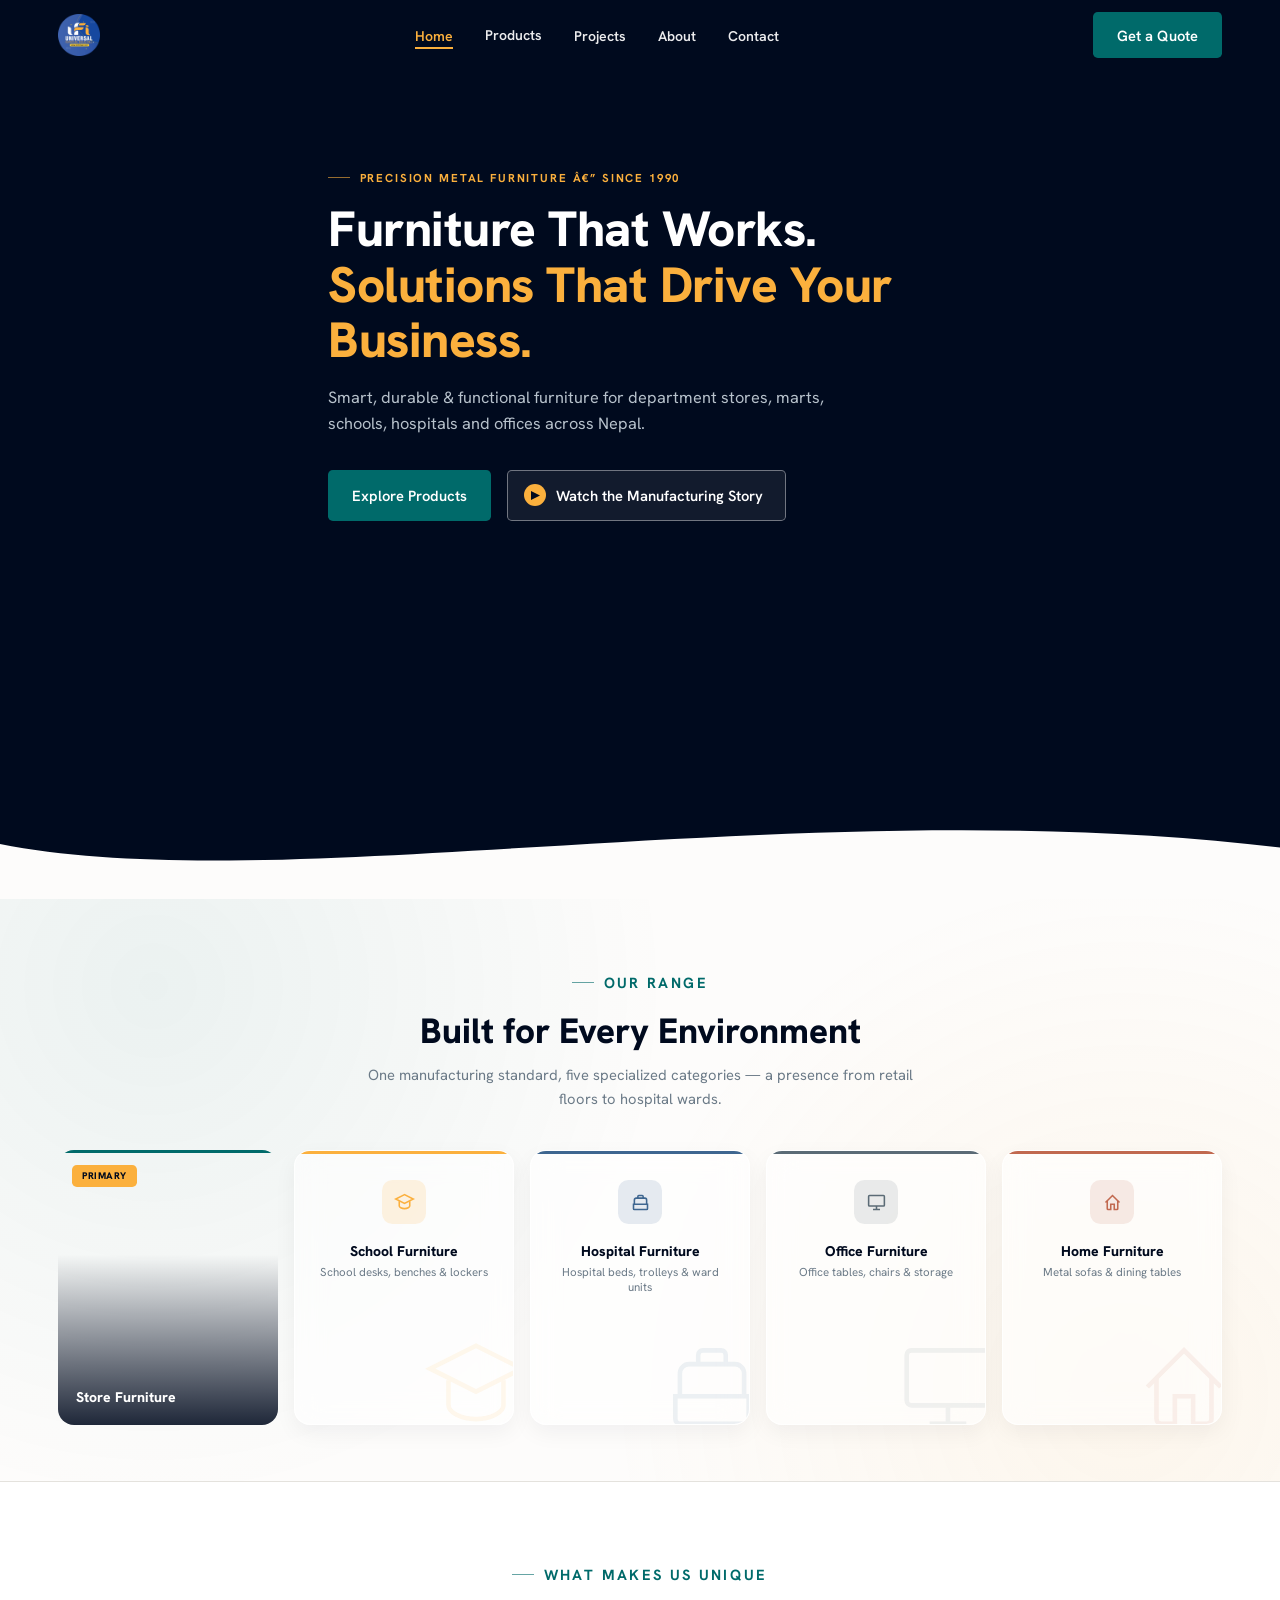
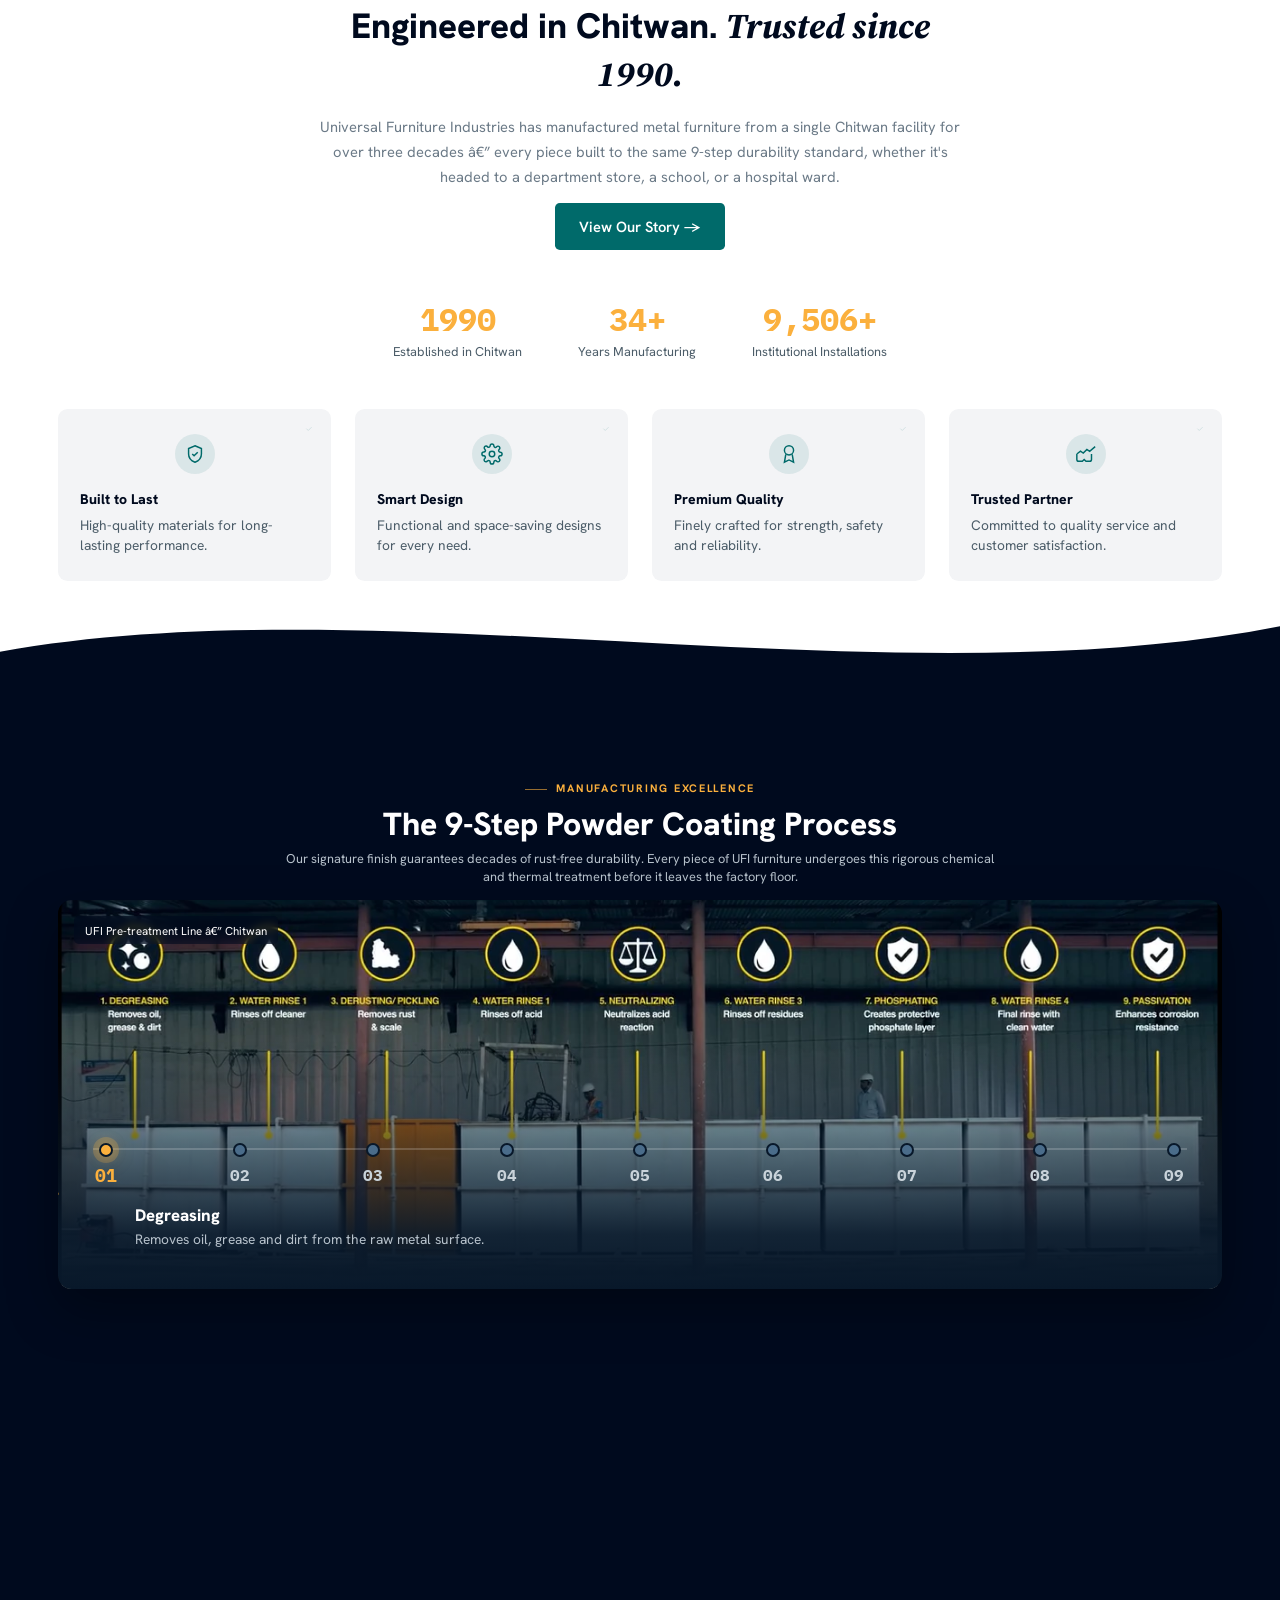
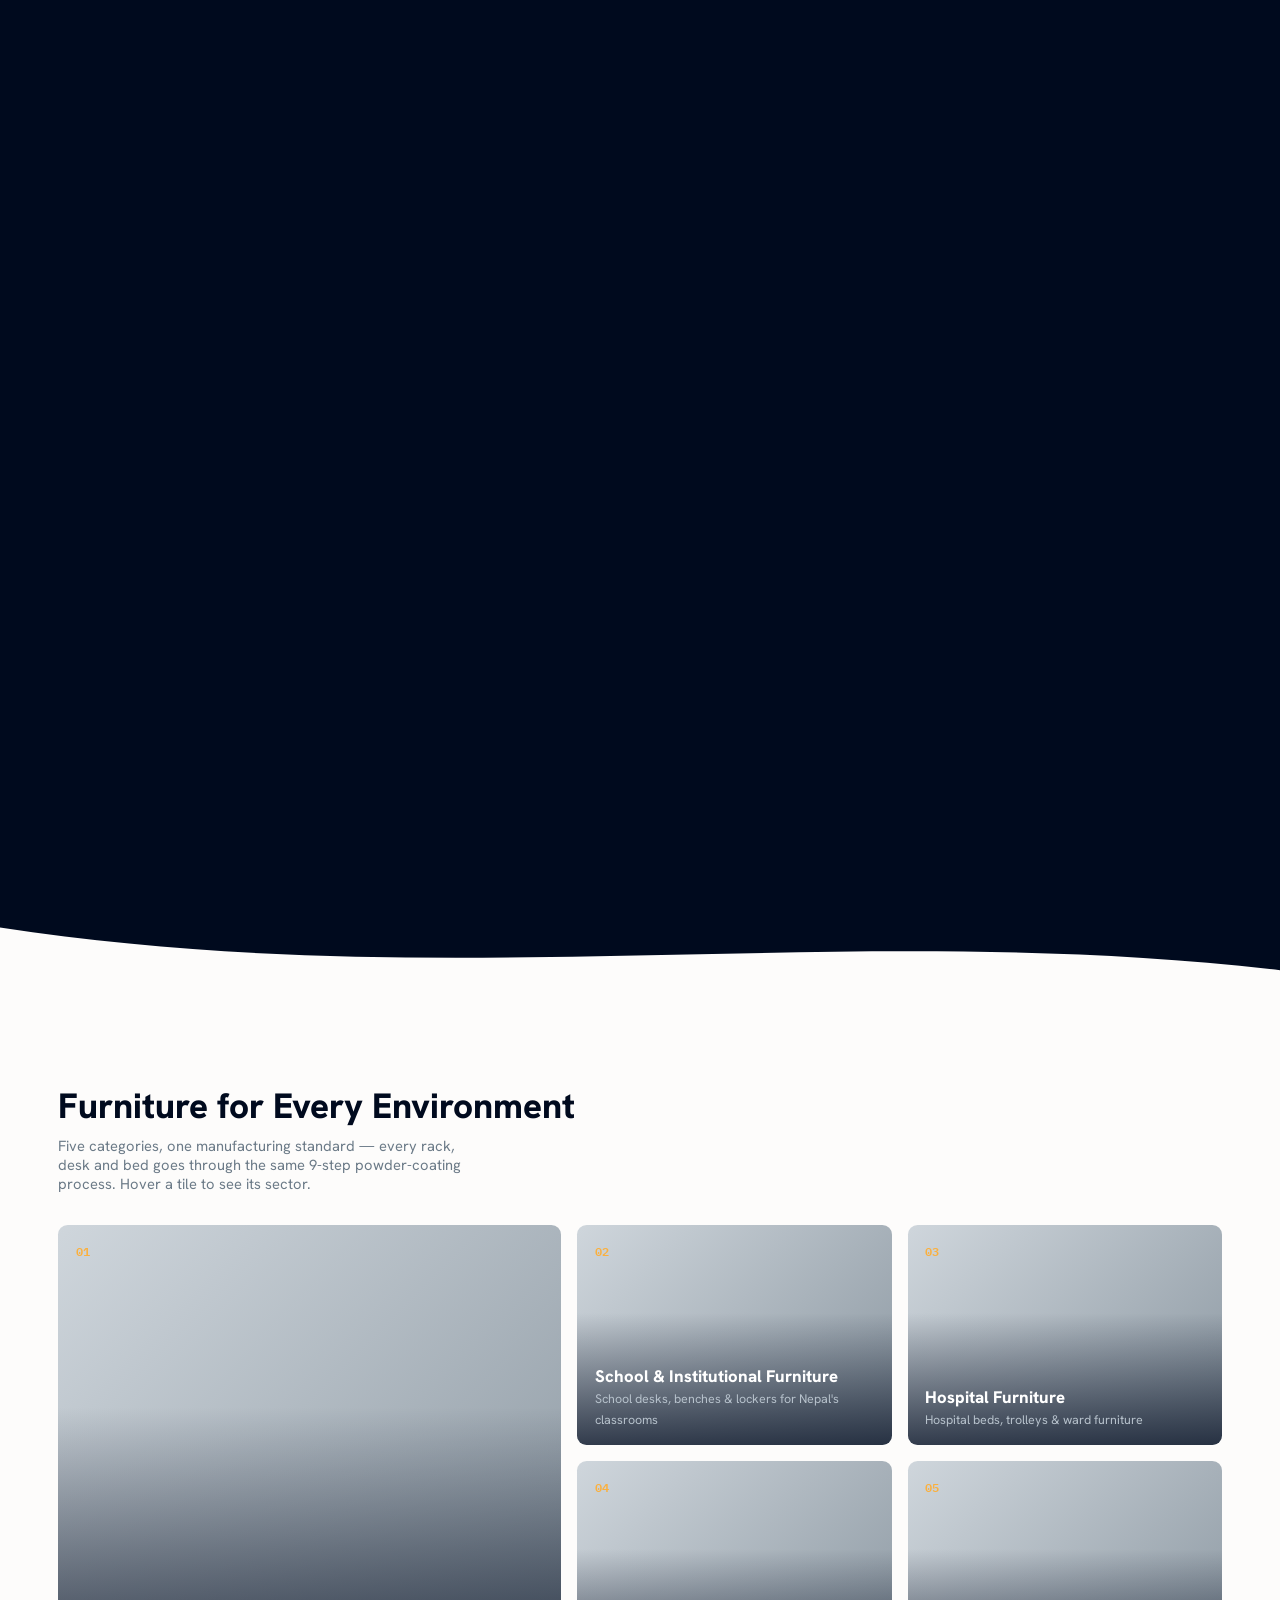
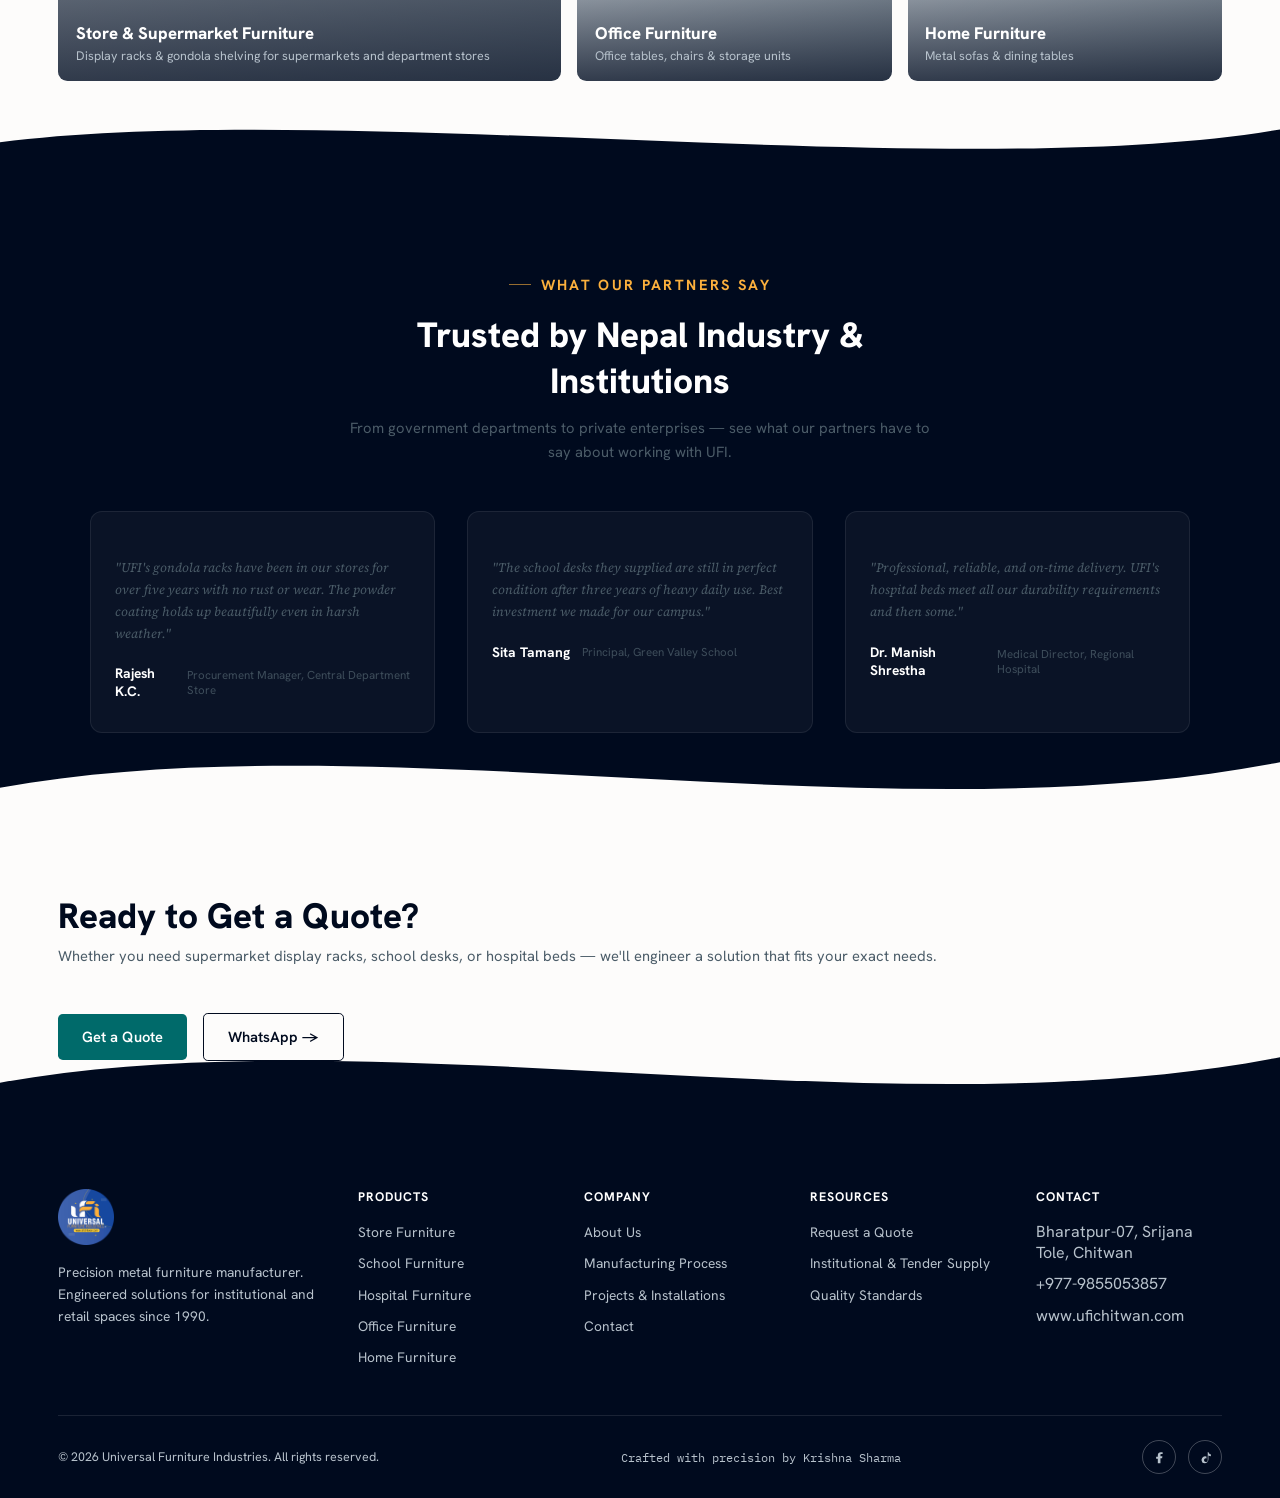
==== commit 52a922d8: "products menu re-designed" ====
--- a/index.html
+++ b/index.html
@@ -260,7 +260,6 @@
 }
 .qc-card::before{ content:""; position:absolute; top:0; left:0; right:0; height:3px; background:var(--cat-accent); z-index:3; }
 .qc-card:hover{ transform:translateY(-6px); box-shadow:0 20px 40px rgba(0,10,30,.18); }
-.qc-card:focus-visible{ outline:2px solid var(--gold); outline-offset:3px; }
 
 .qc-tag{
   position:absolute; top:.9rem; left:.9rem; z-index:3;
@@ -812,7 +811,7 @@
         padding: .2rem;
         font-family: inherit;
       }
-
+      
       .h-dot {
         width: 14px;
         height: 14px;
@@ -1004,11 +1003,7 @@
       opacity: 1;
     }
 
-    .tile:focus-visible .tile-img {
-      outline: 2px solid var(--gold);
-      outline-offset: 2px;
-    }
-
+    
     .tile-overlay {
       position: absolute;
       inset: 0;
@@ -1232,7 +1227,7 @@
       cursor: pointer;
       opacity: .85;
     }
-
+    
     .modal-close:hover {
       opacity: 1;
     }
@@ -1303,7 +1298,7 @@
 
   <!-- ============ QUICK CATEGORY STRIP ============ -->
 
-<section class="quickcats">
+<section class="quickcats" id="our-range">
   <div class="wrap">
     <div class="quickcats-head" data-reveal>
       <p class="eyebrow">Our Range</p>
--- a/ufi_shared.css
+++ b/ufi_shared.css
@@ -58,6 +58,53 @@
   --fs-xs: .72rem;                              /* eyebrow labels, tiny sub-labels */
   --fs-xxs: .68rem;                             /* compact eyebrow */
   --fs-btn: .92rem;                             /* buttons */
+
+  /* ============================================================
+     DESIGN TOKENS — semantic groups
+     ============================================================ */
+
+  /* Spacing scale */
+  --sp-1: .25rem;
+  --sp-2: .5rem;
+  --sp-3: .75rem;
+  --sp-4: 1rem;
+  --sp-5: 1.25rem;
+  --sp-6: 1.5rem;
+  --sp-7: 1.75rem;
+  --sp-8: 2rem;
+  --sp-10: 2.5rem;
+  --sp-12: 3rem;
+  --sp-16: 4rem;
+  --sp-20: 5rem;
+
+/* Semantic spacing scale */
+  --space-xs: .25rem;   /* 4px */
+  --space-sm: .5rem;    /* 8px */
+  --space-md: 1rem;     /* 16px */
+  --space-lg: 1.5rem;   /* 24px */
+  --space-xl: 2rem;     /* 32px */
+  --space-2xl: 3rem;    /* 48px */
+
+  /* Motion tokens */
+  --ease-out: cubic-bezier(.16,1,.3,1);
+  --ease-in-out: cubic-bezier(.4,0,.2,1);
+  --duration-fast: 150ms;
+  --duration-normal: 300ms;
+  --duration-slow: 500ms;
+  --transition-fast: var(--duration-fast) var(--ease-out);
+  --transition-normal: var(--duration-normal) var(--ease-out);
+  --transition-slow: var(--duration-slow) var(--ease-out);
+
+  /* Radius */
+  --radius-sm: .25rem;
+  --radius-md: .4rem;
+  --radius-lg: .6rem;
+  --radius-xl: .75rem;
+
+  /* Shadows */
+  --shadow-sm: 0 1px 2px rgba(0,0,0,.06);
+  --shadow-md: 0 4px 12px rgba(0,0,0,.08);
+  --shadow-lg: 0 12px 32px rgba(0,0,0,.12);
 }
 *{ box-sizing:border-box; }
 html{ scroll-behavior:smooth; }
@@ -71,6 +118,7 @@
 
 .btn{ display:inline-block; font-family:inherit; font-weight:600; font-size:var(--fs-btn); border-radius:.3rem; padding:.85rem 1.5rem; cursor:pointer; border:none; transition:transform .15s ease, background .2s ease, border-color .2s ease; }
 .btn:active{ transform:scale(.97); }
+.btn:focus-visible{ outline:2px solid var(--gold); outline-offset:2px; }
 .btn-solid{ background:var(--teal); color:#fff; }
 .btn-solid:hover{ background:var(--teal-deep); }
 .btn-outline{ background:transparent; border:1.5px solid var(--navy); color:var(--navy); }
@@ -78,6 +126,10 @@
 .btn-ghost-light{ display:inline-flex; align-items:center; gap:.6rem; background:rgba(255,255,255,.07); color:#fff; border:1px solid rgba(255,255,255,.4); padding:.85rem 1.4rem .85rem 1rem; }
 .btn-ghost-light:hover{ background:rgba(255,255,255,.16); border-color:#fff; }
 
+/* Card / surface utility — shared foundation for product, category, feature cards */
+.card{ background:var(--canvas); border-radius:var(--radius-lg); box-shadow:var(--shadow-sm); transition:box-shadow var(--transition-normal), transform var(--transition-fast); overflow:hidden; }
+.card:hover{ box-shadow:var(--shadow-md); transform:translateY(-2px); }
+
 [data-reveal]{ opacity:0; transform:translateY(18px); transition:opacity .6s ease, transform .6s ease; }
 [data-reveal].in-view{ opacity:1; transform:translateY(0); }
 @media (prefers-reduced-motion:reduce){
@@ -85,8 +137,29 @@
   html{ scroll-behavior:auto; }
 }
 
+/* ============ PAGE TRANSITION ============ */
+.ufi-page-transition{ animation:ufiFadeIn var(--duration-fast) var(--ease-out); }
+@keyframes ufiFadeIn{ from{opacity:.92;transform:translateY(4px)} to{opacity:1;transform:translateY(0)} }
+@media (prefers-reduced-motion:reduce){
+  .ufi-page-transition{ animation:none; }
+}
+
+/* Focus visible — global */
+:focus-visible{ outline:2px solid var(--gold); outline-offset:2px; }
+button:focus:not(:focus-visible), a:focus:not(:focus-visible){ outline:none; }
+/* Custom focus-visible states for interactive elements */
+.hamburger:focus-visible{ outline:2px solid var(--gold); outline-offset:2px; }
+.h-node:focus-visible{ outline:2px solid var(--gold); outline-offset:2px; }
+.modal-close:focus-visible{ outline:2px solid var(--gold); outline-offset:2px; }
+.filter-btn:focus-visible{ outline:2px solid var(--gold); outline-offset:2px; }
+.swatch:focus-visible{ outline:2px solid var(--gold); outline-offset:2px; }
+.tier-btn:focus-visible{ outline:2px solid var(--gold); outline-offset:2px; }
+.rotate-tag:focus-visible{ outline:2px solid var(--gold); outline-offset:2px; }
+.qc-card:focus-visible{ outline:2px solid var(--gold); outline-offset:3px; }
+.tile:focus-visible .tile-img{ outline:2px solid var(--gold); outline-offset:2px; }
+
 /* ============ NAV ============ */
-header{ position:sticky; top:0; z-index:40; background:rgba(253,252,251,.9); backdrop-filter:blur(8px); border-bottom:1px solid var(--line); transition:background .35s ease, border-color .35s ease; }
+header{ position:sticky; top:0; z-index:40; background:rgba(253,252,251,.92); backdrop-filter:blur(10px); border-bottom:1px solid var(--line); transition:background var(--transition-normal), border-color var(--transition-normal), box-shadow var(--transition-normal); }
 header.at-top{ background:var(--navy) !important; border-bottom-color:transparent !important; backdrop-filter:none !important; }
 header.at-top .nav-links a{ color:rgba(255,255,255,.92); }
 header.at-top .nav-links a:hover{ color:var(--gold); }
@@ -102,17 +175,23 @@
 .brand img{ width:42px; height:42px; }
 .brand span{ font-weight:800; font-size:.95rem; letter-spacing:.01em; color:var(--navy); display:none; }
 .nav-links{ display:flex; gap:2rem; list-style:none; margin:0; padding:0; }
-.nav-links a{ font-size:.88rem; font-weight:600; color:var(--ink-soft); transition:color .2s; }
+.nav-links a{ font-size:.88rem; font-weight:600; color:var(--ink-soft); transition:color .2s; position:relative; }
+.nav-links a::after{ content:""; position:absolute; bottom:-4px; left:0; width:0; height:2px; background:var(--teal); transition:width var(--transition-fast); }
+.nav-links a:hover::after, .nav-links a.current::after{ width:100%; }
 .nav-links a:hover{ color:var(--navy); }
 .nav-links a.current{ color:var(--teal); }
 header.at-top .nav-links a.current{ color:var(--gold); }
+header.at-top .nav-links a.current::after{ background:var(--gold); }
 .nav-right{ display:flex; align-items:center; gap:1rem; }
 .hamburger{ display:none; flex-direction:column; gap:5px; background:none; border:none; cursor:pointer; padding:.4rem; }
-.hamburger span{ width:22px; height:2px; background:var(--navy); display:block; }
+.hamburger span{ width:22px; height:2px; background:var(--navy); display:block; transition:transform var(--transition-fast), opacity var(--transition-fast); transform-origin:center; }
+.hamburger.open span:nth-child(1){ transform:translateY(7px) rotate(45deg); }
+.hamburger.open span:nth-child(2){ opacity:0; }
+.hamburger.open span:nth-child(3){ transform:translateY(-7px) rotate(-45deg); }
 
 @media (max-width: 880px){
-  .nav-links{ position:absolute; top:100%; left:0; right:0; background:var(--canvas); flex-direction:column; gap:0; border-bottom:1px solid var(--line); max-height:0; overflow:hidden; transition:max-height .3s ease; }
-  .nav-links.open{ max-height:400px; }
+  .nav-links{ position:absolute; top:100%; left:0; right:0; background:var(--canvas); flex-direction:column; gap:0; border-bottom:1px solid var(--line); max-height:0; overflow:hidden; transition:max-height var(--transition-normal), opacity var(--transition-fast); opacity:0; }
+  .nav-links.open{ max-height:400px; opacity:1; }
   .nav-links li{ border-top:1px solid var(--line); }
   .nav-links a{ display:block; padding:1rem 1.75rem; }
   .hamburger{ display:flex; }
@@ -178,5 +257,56 @@
 .social a:hover{ border-color:var(--gold); background:rgba(251,176,61,.1); }
 .social svg{ width:15px; height:15px; }
 .crafted-by{ font-family:'IBM Plex Mono',monospace; font-size:var(--fs-xs); color:var(--ink-dim); }
+
+/* ============ MEGA-MENU ============ */
+.nav-item.has-submenu{ position:relative; display:flex; align-items:center; }
+
+@media (min-width:900px){
+  .nav-item.has-submenu::after {
+    content: '';
+    position: absolute;
+    top: 100%;
+    left: 0;
+    right: 0;
+    height: 10px;
+  }
+  .submenu{
+    position:absolute; top:calc(100% + 10px); left:50%;
+    transform:translate(-50%,8px);
+    width:640px; max-width:90vw; background:#fff; border-radius:1rem;
+    box-shadow:0 24px 48px rgba(0,10,30,.16); border:1px solid var(--line);
+    display:grid; grid-template-columns:220px 1fr; overflow:hidden;
+    opacity:0; visibility:hidden; pointer-events:none;
+    transition:opacity .2s ease, transform .2s ease, visibility .2s;
+    z-index:50;
+  }
+  .nav-item.has-submenu:hover .submenu,
+  .nav-item.has-submenu:focus-within .submenu{
+    opacity:1; visibility:visible; pointer-events:auto; transform:translate(-50%,0);
+  }
+  .submenu-list{ list-style:none; margin:0; padding:.75rem; display:flex; flex-direction:column; gap:.15rem; }
+  .submenu-list a{ display:flex; align-items:center; gap:.7rem; padding:.65rem .75rem;
+    border-radius:.5rem; font-size:var(--fs-body); font-weight:600; color:var(--ink);
+    transition:background .15s ease, color .15s ease; }
+  header.at-top .nav-links .submenu-list a{ color:var(--ink); }
+  .submenu-list a:hover, .submenu-list a:focus-visible{ background:var(--stage); color:var(--navy); }
+  .submenu-icon{ width:22px; height:22px; color:var(--teal); flex-shrink:0; }
+  .submenu-preview{ position:relative; background:var(--navy); overflow:hidden; }
+  .submenu-preview-media{ position:absolute; inset:0; background-size:cover;
+    background-position:center; transition:opacity .25s ease; }
+  .submenu-preview-scrim{ position:absolute; inset:0;
+    background:linear-gradient(180deg, rgba(0,10,30,0) 30%, rgba(0,10,30,.9) 100%); }
+  .submenu-preview-copy{ position:absolute; left:0; right:0; bottom:0; padding:1.2rem; }
+  .submenu-preview-copy b{ display:block; color:#fff; font-size:var(--fs-h3-sm); font-weight:800; }
+  .submenu-preview-copy p{ color:rgba(255,255,255,.8); font-size:var(--fs-xs); margin:.3rem 0 .8rem; }
+  .submenu-preview-cta{ color:var(--gold); font-size:var(--fs-xs); font-weight:700; }
+}
+@media (prefers-reduced-motion:reduce){
+  .submenu, .submenu-preview-media{ transition:none; }
+}
+@media (max-width:899px){
+  .submenu{ display:none; }
+  .nav-item.has-submenu{ display:block; position:static; }
+}
 @media (max-width:880px){ .footer-top{ grid-template-columns:1fr 1fr; } .footer-brand{ grid-column:span 2; } }
 @media (max-width:520px){ .footer-top{ grid-template-columns:1fr; } .footer-brand{ grid-column:auto; } }
